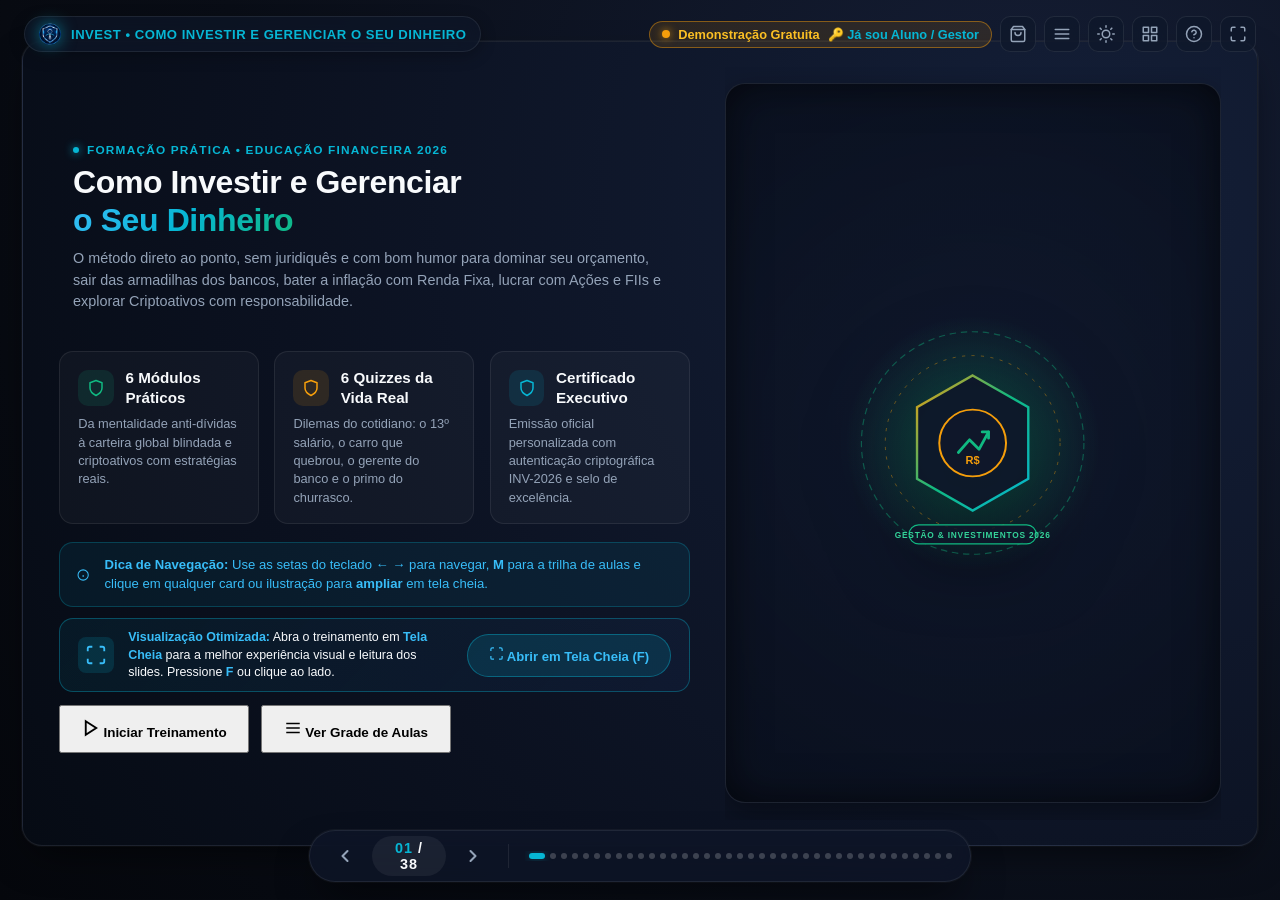
==== index.html @ eb1c1897 "feat(kiwify): atualiza checkout oficial (SVqQtZZ) e sales page (Nm42Cld) na landing page e paywall (" ====
<!DOCTYPE html>
<html lang="pt-BR">
<head>
  <meta charset="UTF-8">
  <meta name="viewport" content="width=device-width, initial-scale=1.0, maximum-scale=1.0, user-scalable=no">
  <title>Como Investir e Gerenciar o Seu Dinheiro | Formação Prática 2026</title>
  <meta name="description" content="Como Investir e Gerenciar o Seu Dinheiro. Formação interativa e prática: mentalidade financeira, eliminação de dívidas, renda fixa inteligente, ações de dividendos, fundos imobiliários, criptoativos e alocação global blindada.">
  <meta name="keywords" content="como investir e gerenciar dinheiro, educação financeira, renda fixa, tesouro direto, ações dividendos, fundos imobiliários fiis, bitcoin criptoativos, orçamento pessoal">
  <meta name="author" content="Claudinei Gonçalves de Lima | Cyber Executive">
  <meta name="robots" content="index, follow">
  <meta name="theme-color" content="#090d16">

  <!-- Favicon e Ícones Oficiais -->
  <link rel="icon" type="image/svg+xml" href="imagens/logo-cyber-executive.svg?v=4.7">
  <link rel="icon" type="image/png" sizes="32x32" href="imagens/favicon-32x32.png?v=4.7">
  <link rel="icon" type="image/png" sizes="16x16" href="imagens/favicon-16x16.png?v=4.7">
  <link rel="shortcut icon" href="favicon.ico?v=4.7">
  <link rel="apple-touch-icon" sizes="180x180" href="imagens/apple-touch-icon.png?v=4.7">

  <!-- Canonical URL -->
  <link rel="canonical" href="https://cyberexecutive.github.io/invest/">

  <!-- Open Graph -->
  <meta property="og:site_name" content="Invest Pro 2026">
  <meta property="og:type" content="website">
  <meta property="og:url" content="https://cyberexecutive.github.io/invest/">
  <meta property="og:title" content="Como Investir e Gerenciar o Seu Dinheiro">
  <meta property="og:description" content="Formação 100% interativa: 6 módulos estratégicos, 6 desafios práticos com tomada de decisão da vida real e Certificado Oficial com validação criptográfica.">
  <meta property="og:image" content="https://cyberexecutive.github.io/invest/imagens/anuncio-hotmart-1x1.jpg">
  <meta property="og:image:alt" content="Como Investir e Gerenciar o Seu Dinheiro - Formação 2026">
  <meta property="og:locale" content="pt_BR">

  <!-- Twitter Card -->
  <meta name="twitter:card" content="summary_large_image">
  <meta name="twitter:title" content="Como Investir e Gerenciar o Seu Dinheiro | Formação 2026">
  <meta name="twitter:description" content="Aprenda a investir do zero ao avançado, dominar seu orçamento, lucrar com ações e se proteger com alocação global.">
  <meta name="twitter:image" content="https://cyberexecutive.github.io/invest/imagens/anuncio-hotmart-1x1.jpg">

  <link rel="stylesheet" href="css/styles.css?v=4.9">
  
</head>
<body>

  <!-- Barra de Progresso Linear Superior -->
  <div id="top-progress-bar"></div>

  <!-- Cabeçalho Fixo Superior -->
  <header class="top-header">
    <div class="brand-badge">
      <img src="imagens/logo-cyber-executive.png?v=4.7" alt="Cyber Executive Logo" class="brand-badge-logo" />
      <span>INVEST • COMO INVESTIR E GERENCIAR O SEU DINHEIRO</span>
    </div>

    <div class="header-actions">
      <!-- Badge de Acesso / Botão de Desbloqueio do Aluno -->
      <div id="access-status-container">
        <button class="header-pill-badge" id="btn-header-unlock" title="Status de Acesso do Treinamento">
          <span class="badge-dot" id="access-badge-dot"></span>
          <span id="access-badge-text">⚡ Demonstração Gratuita</span>
          <span class="badge-action" id="badge-action-label">• 🔑 Já sou Aluno</span>
        </button>
      </div>

      <!-- Botão Página de Vendas (Landing Page) -->
      <a href="landing.html" class="header-btn" title="Página de Apresentação e Vendas (Landing Page)" style="text-decoration: none;">
        <svg viewBox="0 0 24 24" fill="none" stroke="currentColor" stroke-width="2" stroke-linecap="round" stroke-linejoin="round">
          <path d="M6 2L3 6v14a2 2 0 0 0 2 2h14a2 2 0 0 0 2-2V6l-3-4z"/>
          <line x1="3" y1="6" x2="21" y2="6"/>
          <path d="M16 10a4 4 0 0 1-8 0"/>
        </svg>
      </a>

      <!-- Botão Trilha de Módulos (Menu Lateral) -->
      <button class="header-btn" id="btn-modules" title="Trilha de Módulos (M)">
        <svg viewBox="0 0 24 24" fill="none" stroke="currentColor" stroke-width="2" stroke-linecap="round" stroke-linejoin="round">
          <line x1="3" y1="12" x2="21" y2="12"></line>
          <line x1="3" y1="6" x2="21" y2="6"></line>
          <line x1="3" y1="18" x2="21" y2="18"></line>
        </svg>
      </button>

      <!-- Botão Modo Claro/Escuro -->
      <button class="header-btn" id="btn-theme" title="Alternar Modo Escuro / Claro (T)">
        <svg viewBox="0 0 24 24" fill="none" stroke="currentColor" stroke-width="2" stroke-linecap="round" stroke-linejoin="round">
          <circle cx="12" cy="12" r="5"/>
          <line x1="12" y1="1" x2="12" y2="3"/>
          <line x1="12" y1="21" x2="12" y2="23"/>
          <line x1="4.22" y1="4.22" x2="5.64" y2="5.64"/>
          <line x1="18.36" y1="18.36" x2="19.78" y2="19.78"/>
          <line x1="1" y1="12" x2="3" y2="12"/>
          <line x1="21" y1="12" x2="23" y2="12"/>
          <line x1="4.22" y1="19.78" x2="5.64" y2="18.36"/>
          <line x1="18.36" y1="5.64" x2="19.78" y2="4.22"/>
        </svg>
      </button>

      <!-- Botão Visão Geral de Todos os Slides -->
      <button class="header-btn" id="btn-overview" title="Grade de Slides (G)">
        <svg viewBox="0 0 24 24" fill="none" stroke="currentColor" stroke-width="2" stroke-linecap="round" stroke-linejoin="round">
          <rect x="3" y="3" width="7" height="7"/>
          <rect x="14" y="3" width="7" height="7"/>
          <rect x="14" y="14" width="7" height="7"/>
          <rect x="3" y="14" width="7" height="7"/>
        </svg>
      </button>

      <!-- Botão Ajuda / Atalhos -->
      <button class="header-btn" id="btn-help" title="Atalhos do Teclado (?)">
        <svg viewBox="0 0 24 24" fill="none" stroke="currentColor" stroke-width="2" stroke-linecap="round" stroke-linejoin="round">
          <circle cx="12" cy="12" r="10"/>
          <path d="M9.09 9a3 3 0 0 1 5.83 1c0 2-3 3-3 3"/>
          <line x1="12" y1="17" x2="12.01" y2="17"/>
        </svg>
      </button>

      <!-- Botão Tela Cheia -->
      <button class="header-btn" id="btn-fullscreen" title="Modo Tela Cheia (F)">
        <svg id="fs-icon-enter" viewBox="0 0 24 24" fill="none" stroke="currentColor" stroke-width="2" stroke-linecap="round" stroke-linejoin="round">
          <path d="M8 3H5a2 2 0 0 0-2 2v3m18 0V5a2 2 0 0 0-2-2h-3m0 18h3a2 2 0 0 0 2-2v-3M3 16v3a2 2 0 0 0 2 2h3"/>
        </svg>
        <svg id="fs-icon-exit" viewBox="0 0 24 24" fill="none" stroke="currentColor" stroke-width="2" stroke-linecap="round" stroke-linejoin="round" style="display:none;">
          <path d="M8 3v3a2 2 0 0 1-2 2H3m18 0h-3a2 2 0 0 1-2-2V3m0 18v-3a2 2 0 0 1 2-2h3M3 16h3a2 2 0 0 1 2 2v3"/>
        </svg>
      </button>
    </div>
  </header>

  <!-- Drawer Lateral: Trilha dos 6 Módulos -->
  <aside class="modules-drawer" id="modules-drawer">
    <div class="drawer-overlay" id="drawer-overlay"></div>
    <div class="drawer-panel">
      <div class="drawer-header">
        <div>
          <h3 style="display: flex; align-items: center; gap: 8px;">
            <svg width="20" height="20" viewBox="0 0 24 24" fill="none" stroke="#10b981" stroke-width="2.5"><path d="M4 19.5A2.5 2.5 0 0 1 6.5 17H20"/><path d="M6.5 2H20v20H6.5A2.5 2.5 0 0 1 4 19.5v-15A2.5 2.5 0 0 1 6.5 2z"/></svg>
            Trilha do Curso
          </h3>
          <p>6 Módulos • 6 Desafios Práticos • Certificado Oficial</p>
        </div>
        <button class="drawer-close-btn" id="close-drawer-btn" title="Fechar Menu (Esc)">✕</button>
      </div>

      <div class="drawer-progress-box">
        <div class="drawer-progress-labels">
          <span>Progresso do Aluno</span>
          <span id="drawer-progress-percent">0%</span>
        </div>
        <div class="drawer-progress-track">
          <div class="drawer-progress-bar" id="drawer-progress-bar"></div>
        </div>
      </div>

      <div class="drawer-modules-list" id="drawer-modules-container">
        <!-- Preenchido dinamicamente pelo JS com status de conclusão e notas -->
      </div>
    </div>
  </aside>

  <!-- Viewport Principal de Apresentação dos Slides -->
  <main id="presentation-viewport">

    <!-- ==========================================
         SLIDE 01: FORMAÇÃO PRÁTICA • EDUCAÇÃO FINANCEIRA 2026
         ========================================== -->
    <section class="slide active" id="slide-1" data-index="1">
      <div class="slide-body">
        <div class="content-col">
          <div class="slide-header-block">
            <div class="slide-category">
              <span></span> FORMAÇÃO PRÁTICA • EDUCAÇÃO FINANCEIRA 2026
            </div>
            <h1 class="slide-title">
              Como Investir e Gerenciar <br><span class="gradient-text">o Seu Dinheiro</span>
            </h1>
            <p class="slide-subtitle">
              O método direto ao ponto, sem juridiquês e com bom humor para dominar seu orçamento, sair das armadilhas dos bancos, bater a inflação com Renda Fixa, lucrar com Ações e FIIs e explorar Criptoativos com responsabilidade.
            </p>
          </div>

          <div class="cards-grid-3">
            
            <div class="info-card">
              <div class="card-header-line">
                <div class="card-icon emerald"><svg viewBox="0 0 24 24" fill="none" stroke="currentColor" stroke-width="2" stroke-linecap="round" stroke-linejoin="round"><path d="M12 22s8-4 8-10V5l-8-3-8 3v7c0 6 8 10 8 10z"/></svg></div>
                <div class="card-title">6 Módulos Práticos</div>
              </div>
              <p class="card-desc">Da mentalidade anti-dívidas à carteira global blindada e criptoativos com estratégias reais.</p>
            </div>
            <div class="info-card">
              <div class="card-header-line">
                <div class="card-icon amber"><svg viewBox="0 0 24 24" fill="none" stroke="currentColor" stroke-width="2" stroke-linecap="round" stroke-linejoin="round"><path d="M12 22s8-4 8-10V5l-8-3-8 3v7c0 6 8 10 8 10z"/></svg></div>
                <div class="card-title">6 Quizzes da Vida Real</div>
              </div>
              <p class="card-desc">Dilemas do cotidiano: o 13º salário, o carro que quebrou, o gerente do banco e o primo do churrasco.</p>
            </div>
            <div class="info-card">
              <div class="card-header-line">
                <div class="card-icon cyan"><svg viewBox="0 0 24 24" fill="none" stroke="currentColor" stroke-width="2" stroke-linecap="round" stroke-linejoin="round"><path d="M12 22s8-4 8-10V5l-8-3-8 3v7c0 6 8 10 8 10z"/></svg></div>
                <div class="card-title">Certificado Executivo</div>
              </div>
              <p class="card-desc">Emissão oficial personalizada com autenticação criptográfica INV-2026 e selo de excelência.</p>
            </div>
          </div>

          <div class="alert-callout tip">
            <svg width="20" height="20" viewBox="0 0 24 24" fill="none" stroke="currentColor" stroke-width="2"><circle cx="12" cy="12" r="10"/><path d="M12 16v-4"/><path d="M12 8h.01"/></svg>
            <span><strong>Dica de Navegação:</strong> Use as setas do teclado <strong>← →</strong> para navegar, <strong>M</strong> para a trilha de aulas e clique em qualquer card ou ilustração para <strong>ampliar</strong> em tela cheia.</span>
          </div>

          <!-- Observação de Tela Cheia para Melhor Leitura -->
          <div class="fullscreen-notice-banner">
            <div class="fs-banner-icon">
              <svg width="22" height="22" viewBox="0 0 24 24" fill="none" stroke="currentColor" stroke-width="2"><path d="M8 3H5a2 2 0 0 0-2 2v3m18 0V5a2 2 0 0 0-2-2h-3m0 18h3a2 2 0 0 0 2-2v-3M3 16v3a2 2 0 0 0 2 2h3"/></svg>
            </div>
            <div class="fs-banner-text">
              <strong>Visualização Otimizada:</strong> Abra o treinamento em <strong>Tela Cheia</strong> para a melhor experiência visual e leitura dos slides. Pressione <strong>F</strong> ou clique ao lado.
            </div>
            <button class="action-pill fs-action-btn" id="btn-fs-prompt" onclick="window.PresentationApp.toggleFullscreen()">
              <svg width="15" height="15" viewBox="0 0 24 24" fill="none" stroke="currentColor" stroke-width="2"><path d="M8 3H5a2 2 0 0 0-2 2v3m18 0V5a2 2 0 0 0-2-2h-3m0 18h3a2 2 0 0 0 2-2v-3M3 16v3a2 2 0 0 0 2 2h3"/></svg>
              <span id="btn-fs-prompt-text">Abrir em Tela Cheia (F)</span>
            </button>
          </div>

          <div style="margin-top: clamp(8px, 1.4vh, 16px); display: flex; gap: 12px; align-items: center;">
            <button class="action-pill primary" id="btn-start-course" onclick="window.PresentationApp.startCourse()">
              <svg width="18" height="18" viewBox="0 0 24 24" fill="none" stroke="currentColor" stroke-width="2.5"><polygon points="5 3 19 12 5 21 5 3"/></svg>
              Iniciar Treinamento
            </button>
            <button class="action-pill" onclick="window.PresentationApp.toggleModulesDrawer()">
              <svg width="18" height="18" viewBox="0 0 24 24" fill="none" stroke="currentColor" stroke-width="2"><line x1="3" y1="12" x2="21" y2="12"/><line x1="3" y1="6" x2="21" y2="6"/><line x1="3" y1="18" x2="21" y2="18"/></svg>
              Ver Grade de Aulas
            </button>
          </div>
        </div>

        <div class="visual-col">
          <div class="visual-container">
            <div class="svg-illustration">
              <svg viewBox="0 0 500 400" xmlns="http://www.w3.org/2000/svg">
      <defs>
        <radialGradient id="cov-glow" cx="50%" cy="50%" r="50%">
          <stop offset="0%" stop-color="#10b981" stop-opacity="0.35" />
          <stop offset="100%" stop-color="#10b981" stop-opacity="0" />
        </radialGradient>
        <linearGradient id="cov-gold" x1="0%" y1="0%" x2="100%" y2="100%">
          <stop offset="0%" stop-color="#f59e0b" />
          <stop offset="50%" stop-color="#10b981" />
          <stop offset="100%" stop-color="#06b6d4" />
        </linearGradient>
      </defs>
      <circle cx="250" cy="200" r="160" fill="url(#cov-glow)" />
      <circle cx="250" cy="200" r="140" fill="none" stroke="#10b981" stroke-width="1.5" stroke-dasharray="8 6" opacity="0.4" class="anim-rotate" />
      <circle cx="250" cy="200" r="110" fill="none" stroke="#f59e0b" stroke-width="1" stroke-dasharray="4 8" opacity="0.5" />
      <!-- Cofre / Escudo de Liberdade Financeira -->
      <g transform="translate(250, 200)">
        <polygon points="0,-85 70,-45 70,45 0,85 -70,45 -70,-45" fill="rgba(15,23,42,0.9)" stroke="url(#cov-gold)" stroke-width="3" />
        <!-- Moeda de Ouro Central com Símbolo de Crescimento -->
        <circle cx="0" cy="0" r="42" fill="#0f172a" stroke="#f59e0b" stroke-width="2.5" />
        <path d="M-18,12 L-4,-4 L8,8 L20,-14" fill="none" stroke="#10b981" stroke-width="3.5" stroke-linecap="round" stroke-linejoin="round" />
        <polyline points="12,-14 20,-14 20,-6" fill="none" stroke="#10b981" stroke-width="3.5" stroke-linecap="round" stroke-linejoin="round" />
        <!-- Cifrão Estilizado -->
        <text x="0" y="26" fill="#f59e0b" font-size="14" font-weight="900" text-anchor="middle" font-family="sans-serif">R$</text>
      </g>
      <!-- Barras de Crescimento em Degraus -->
      <g transform="translate(250, 315)">
        <rect x="-80" y="-12" width="160" height="24" rx="12" fill="rgba(15,23,42,0.85)" stroke="#10b981" stroke-width="1.5" />
        <text x="0" y="4" fill="#34d399" font-size="10.5" font-weight="800" text-anchor="middle" letter-spacing="1">GESTÃO &amp; INVESTIMENTOS 2026</text>
      </g>
    </svg>
            </div>
          </div>
        </div>
      </div>
    </section>

    <!-- ==========================================
         SLIDE 02: O Paradoxo do Salário Alto & A Corrida dos Ratos
         ========================================== -->
    <section class="slide" id="slide-2" data-index="2">
      <div class="slide-body">
        <div class="content-col">
          <div class="slide-header-block">
            <div class="slide-category">
              <span></span> MÓDULO 01 • MENTALIDADE & O JOGO DO DINHEIRO
            </div>
            <h2 class="slide-title">
              O Paradoxo do Salário Alto & A Corrida dos Ratos
            </h2>
            <p class="slide-subtitle">
              Por que quem ganha R$ 20.000 muitas vezes vive mais sufocado e endividado do que quem ganha R$ 4.000.
            </p>
          </div>

          <div class="cards-grid-3">
            
            <div class="info-card">
              <div class="card-header-line">
                <div class="card-icon rose"><svg viewBox="0 0 24 24" fill="none" stroke="currentColor" stroke-width="2" stroke-linecap="round" stroke-linejoin="round"><path d="M12 2v20M17 5H9.5a3.5 3.5 0 0 0 0 7h5a3.5 3.5 0 0 1 0 7H6"/></svg></div>
                <div class="card-title">A Inflação do Estilo de Vida</div>
              </div>
              <p class="card-desc">Recebeu uma promoção de R$ 3.000? No dia seguinte troca de carro por um de parcela de R$ 3.500 e aluga um apartamento maior. Se seus gastos sobem no mesmo ritmo da renda, você continua escravo do trabalho.</p>
            </div>
            <div class="info-card">
              <div class="card-header-line">
                <div class="card-icon cyan"><svg viewBox="0 0 24 24" fill="none" stroke="currentColor" stroke-width="2" stroke-linecap="round" stroke-linejoin="round"><path d="M12 2v20M17 5H9.5a3.5 3.5 0 0 0 0 7h5a3.5 3.5 0 0 1 0 7H6"/></svg></div>
                <div class="card-title">Ativo vs Passivo (Sem Filtro)</div>
              </div>
              <p class="card-desc">Como ensina Robert Kiyosaki: Ativo é tudo que põe dinheiro no seu bolso enquanto você dorme. Passivo é tudo que tira dinheiro do seu bolso. Seu carro zero não é investimento: é gerador de IPVA, seguro e manutenção.</p>
            </div>
            <div class="info-card">
              <div class="card-header-line">
                <div class="card-icon emerald"><svg viewBox="0 0 24 24" fill="none" stroke="currentColor" stroke-width="2" stroke-linecap="round" stroke-linejoin="round"><path d="M12 2v20M17 5H9.5a3.5 3.5 0 0 0 0 7h5a3.5 3.5 0 0 1 0 7H6"/></svg></div>
                <div class="card-title">A Régua da Riqueza Real</div>
              </div>
              <p class="card-desc">Riqueza não é o extrato do que você gasta no restaurante caro para postar nos Stories. Riqueza é o número de meses que você sobrevive com dignidade e paz se parar de trabalhar hoje.</p>
            </div>
          </div>

          <div class="alert-callout tip">
            <svg width="20" height="20" viewBox="0 0 24 24" fill="none" stroke="currentColor" stroke-width="2"><circle cx="12" cy="12" r="10"/><path d="M12 16v-4"/><path d="M12 8h.01"/></svg>
            <span><strong>Princípio Nº 1:</strong> Não importa quanto entra na sua conta todo dia 5; o que determina seu destino é quanto sobra para comprar sua liberdade.</span>
          </div>
        </div>

        <div class="visual-col">
          <div class="visual-container">
            <div class="svg-illustration">
              <svg viewBox="0 0 500 400" xmlns="http://www.w3.org/2000/svg">
      <defs>
        <radialGradient id="glow-scale" cx="50%" cy="50%" r="50%">
          <stop offset="0%" stop-color="#10b981" stop-opacity="0.2" />
          <stop offset="100%" stop-color="#10b981" stop-opacity="0" />
        </radialGradient>
      </defs>
      <circle cx="250" cy="200" r="150" fill="url(#glow-scale)" />
      <line x1="180" y1="170" x2="320" y2="170" stroke="#f59e0b" stroke-width="4" stroke-linecap="round"/>
                   <polygon points="250,140 240,170 260,170" fill="#06b6d4"/>
                   <line x1="250" y1="170" x2="250" y2="250" stroke="#64748b" stroke-width="4"/>
                   <line x1="210" y1="250" x2="290" y2="250" stroke="#64748b" stroke-width="4"/>
                   <circle cx="180" cy="205" r="26" fill="#0f172a" stroke="#ef4444" stroke-width="2"/>
                   <text x="180" y="210" fill="#f87171" font-size="11" font-weight="700" text-anchor="middle">Passivos</text>
                   <circle cx="320" cy="185" r="28" fill="#0f172a" stroke="#10b981" stroke-width="2"/>
                   <text x="320" y="190" fill="#34d399" font-size="11" font-weight="700" text-anchor="middle">Ativos</text>
      <!-- Faixa de Destaque -->
      <g transform="translate(250, 335)">
        <rect x="-110" y="-12" width="220" height="24" rx="12" fill="rgba(15,23,42,0.85)" stroke="#10b981" stroke-width="1.2" />
        <text x="0" y="4" fill="#34d399" font-size="10" font-weight="700" text-anchor="middle" letter-spacing="1">MÓDULO 01 • AULA 01</text>
      </g>
    </svg>
            </div>
          </div>
        </div>
      </div>
    </section>

    <!-- ==========================================
         SLIDE 03: As Regras de Ouro de Warren Buffett & O Jogo do Longo Prazo
         ========================================== -->
    <section class="slide" id="slide-3" data-index="3">
      <div class="slide-body">
        <div class="content-col">
          <div class="slide-header-block">
            <div class="slide-category">
              <span></span> MÓDULO 01 • MENTALIDADE & O JOGO DO DINHEIRO
            </div>
            <h2 class="slide-title">
              As Regras de Ouro de Warren Buffett & O Jogo do Longo Prazo
            </h2>
            <p class="slide-subtitle">
              Mais de 90% da fortuna do maior investidor de todos os tempos foi construída após os 65 anos de idade.
            </p>
          </div>

          <div class="cards-grid-3">
            
            <div class="info-card">
              <div class="card-header-line">
                <div class="card-icon amber"><svg viewBox="0 0 24 24" fill="none" stroke="currentColor" stroke-width="2" stroke-linecap="round" stroke-linejoin="round"><path d="M12 2v20M17 5H9.5a3.5 3.5 0 0 0 0 7h5a3.5 3.5 0 0 1 0 7H6"/></svg></div>
                <div class="card-title">Regra 1 e Regra 2</div>
              </div>
              <p class="card-desc">Regra nº 1: Nunca perca dinheiro do seu patrimônio principal. Regra nº 2: Nunca esqueça a regra nº 1. Preservar o capital acumulado com suor vem sempre antes de tentar dobrar o dinheiro em aventuras mágicas.</p>
            </div>
            <div class="info-card">
              <div class="card-header-line">
                <div class="card-icon cyan"><svg viewBox="0 0 24 24" fill="none" stroke="currentColor" stroke-width="2" stroke-linecap="round" stroke-linejoin="round"><path d="M12 2v20M17 5H9.5a3.5 3.5 0 0 0 0 7h5a3.5 3.5 0 0 1 0 7H6"/></svg></div>
                <div class="card-title">O Círculo de Competência</div>
              </div>
              <p class="card-desc">Só invista naquilo que você entende como funciona e como gera receita. Se alguém te oferecer uma 'oportunidade secreta e complexa demais para explicar', o segredo é que o dinheiro vai sumir.</p>
            </div>
            <div class="info-card">
              <div class="card-header-line">
                <div class="card-icon emerald"><svg viewBox="0 0 24 24" fill="none" stroke="currentColor" stroke-width="2" stroke-linecap="round" stroke-linejoin="round"><path d="M12 2v20M17 5H9.5a3.5 3.5 0 0 0 0 7h5a3.5 3.5 0 0 1 0 7H6"/></svg></div>
                <div class="card-title">A Bolsa Transfere Paciência</div>
              </div>
              <p class="card-desc">Como diz Buffett: 'O mercado financeiro é uma máquina extraordinária de transferir dinheiro dos impacientes e afobados diretamente para a conta dos pacientes e disciplinados'.</p>
            </div>
          </div>

          <div class="alert-callout tip">
            <svg width="20" height="20" viewBox="0 0 24 24" fill="none" stroke="currentColor" stroke-width="2"><circle cx="12" cy="12" r="10"/><path d="M12 16v-4"/><path d="M12 8h.01"/></svg>
            <span><strong>Choque de Realidade:</strong> Quem tenta ficar rico rápido na bolsa de valores geralmente fica pobre da noite para o dia. Quem aceita enriquecer devagar, chega lá com certeza matemática.</span>
          </div>
        </div>

        <div class="visual-col">
          <div class="visual-container">
            <div class="svg-illustration">
              <svg viewBox="0 0 500 400" xmlns="http://www.w3.org/2000/svg">
      <defs>
        <radialGradient id="glow-buffett" cx="50%" cy="50%" r="50%">
          <stop offset="0%" stop-color="#10b981" stop-opacity="0.2" />
          <stop offset="100%" stop-color="#10b981" stop-opacity="0" />
        </radialGradient>
      </defs>
      <circle cx="250" cy="200" r="150" fill="url(#glow-buffett)" />
      <circle cx="250" cy="200" r="75" fill="none" stroke="#f59e0b" stroke-width="2" stroke-dasharray="6 4"/>
                   <circle cx="250" cy="200" r="50" fill="#0f172a" stroke="#10b981" stroke-width="3"/>
                   <text x="250" y="195" fill="#f59e0b" font-size="28" font-weight="900" text-anchor="middle">1º</text>
                   <text x="250" y="215" fill="#94a3b8" font-size="10" font-weight="700" text-anchor="middle">PRESERVAR</text>
                   <path d="M190,260 Q250,220 310,130" fill="none" stroke="#34d399" stroke-width="4" stroke-linecap="round"/>
                   <circle cx="310" cy="130" r="6" fill="#10b981"/>
      <!-- Faixa de Destaque -->
      <g transform="translate(250, 335)">
        <rect x="-110" y="-12" width="220" height="24" rx="12" fill="rgba(15,23,42,0.85)" stroke="#10b981" stroke-width="1.2" />
        <text x="0" y="4" fill="#34d399" font-size="10" font-weight="700" text-anchor="middle" letter-spacing="1">MÓDULO 01 • AULA 02</text>
      </g>
    </svg>
            </div>
          </div>
        </div>
      </div>
    </section>

    <!-- ==========================================
         SLIDE 04: A Matemática dos Juros Compostos: Devedor vs Investidor
         ========================================== -->
    <section class="slide" id="slide-4" data-index="4">
      <div class="slide-body">
        <div class="content-col">
          <div class="slide-header-block">
            <div class="slide-category">
              <span></span> MÓDULO 01 • MENTALIDADE & O JOGO DO DINHEIRO
            </div>
            <h2 class="slide-title">
              A Matemática dos Juros Compostos: Devedor vs Investidor
            </h2>
            <p class="slide-subtitle">
              A oitava maravilha do mundo: quem entende os juros compostos, ganha; quem não entende, paga com lágrimas.
            </p>
          </div>

          <div class="cards-grid-3">
            
            <div class="info-card">
              <div class="card-header-line">
                <div class="card-icon emerald"><svg viewBox="0 0 24 24" fill="none" stroke="currentColor" stroke-width="2" stroke-linecap="round" stroke-linejoin="round"><path d="M12 2v20M17 5H9.5a3.5 3.5 0 0 0 0 7h5a3.5 3.5 0 0 1 0 7H6"/></svg></div>
                <div class="card-title">A Bola de Neve a Seu Favor</div>
              </div>
              <p class="card-desc">Aportando R$ 500 por mês a uma taxa média de 10% ao ano: em 20 anos você junta R$ 380.000. Deste total, apenas R$ 120.000 saíram do seu bolso; mais de R$ 260.000 foram gerados puramente pelos juros trabalhando para você.</p>
            </div>
            <div class="info-card">
              <div class="card-header-line">
                <div class="card-icon rose"><svg viewBox="0 0 24 24" fill="none" stroke="currentColor" stroke-width="2" stroke-linecap="round" stroke-linejoin="round"><path d="M12 2v20M17 5H9.5a3.5 3.5 0 0 0 0 7h5a3.5 3.5 0 0 1 0 7H6"/></svg></div>
                <div class="card-title">A Bola de Neve Contra Você</div>
              </div>
              <p class="card-desc">Uma dívida no rotativo do cartão de R$ 2.000 a 14% ao mês vira mais de R$ 9.600 em apenas 12 meses e mais de R$ 46.000 em 24 meses. É a mesma matemática trabalhando para te falir.</p>
            </div>
            <div class="info-card">
              <div class="card-header-line">
                <div class="card-icon blue"><svg viewBox="0 0 24 24" fill="none" stroke="currentColor" stroke-width="2" stroke-linecap="round" stroke-linejoin="round"><path d="M12 2v20M17 5H9.5a3.5 3.5 0 0 0 0 7h5a3.5 3.5 0 0 1 0 7H6"/></svg></div>
                <div class="card-title">O Fator Tempo é Supremo</div>
              </div>
              <p class="card-desc">Quem começa a investir R$ 200/mês aos 22 anos acumula mais patrimônio aos 50 do que quem começa com R$ 1.000/mês aos 40. Não espere ter muito dinheiro para começar: comece para ter muito dinheiro.</p>
            </div>
          </div>

          <div class="alert-callout tip">
            <svg width="20" height="20" viewBox="0 0 24 24" fill="none" stroke="currentColor" stroke-width="2"><circle cx="12" cy="12" r="10"/><path d="M12 16v-4"/><path d="M12 8h.01"/></svg>
            <span><strong>Fórmula Mental:</strong> O tempo faz o trabalho pesado. Cada ano que você procrastina o primeiro aporte custa o equivalente a anos inteiros de salário no futuro.</span>
          </div>
        </div>

        <div class="visual-col">
          <div class="visual-container">
            <div class="svg-illustration">
              <svg viewBox="0 0 500 400" xmlns="http://www.w3.org/2000/svg">
      <defs>
        <radialGradient id="glow-compound" cx="50%" cy="50%" r="50%">
          <stop offset="0%" stop-color="#10b981" stop-opacity="0.2" />
          <stop offset="100%" stop-color="#10b981" stop-opacity="0" />
        </radialGradient>
      </defs>
      <circle cx="250" cy="200" r="150" fill="url(#glow-compound)" />
      <path d="M150,270 L190,265 L230,250 L270,225 L310,180 L350,110" fill="none" stroke="#10b981" stroke-width="4" stroke-linecap="round"/>
                   <path d="M150,270 L350,270" stroke="#334155" stroke-width="2"/>
                   <circle cx="350" cy="110" r="8" fill="#f59e0b"/>
                   <text x="350" y="95" fill="#f59e0b" font-size="12" font-weight="800" text-anchor="middle">R$ Exponencial</text>
                   <text x="250" y="290" fill="#64748b" font-size="11" font-weight="600" text-anchor="middle">Tempo &amp; Paciência (Anos)</text>
      <!-- Faixa de Destaque -->
      <g transform="translate(250, 335)">
        <rect x="-110" y="-12" width="220" height="24" rx="12" fill="rgba(15,23,42,0.85)" stroke="#10b981" stroke-width="1.2" />
        <text x="0" y="4" fill="#34d399" font-size="10" font-weight="700" text-anchor="middle" letter-spacing="1">MÓDULO 01 • AULA 03</text>
      </g>
    </svg>
            </div>
          </div>
        </div>
      </div>
    </section>

    <!-- ==========================================
         SLIDE 05: O Sistema dos 3 Potes: Sobrevivência, Crescimento e Liberdade
         ========================================== -->
    <section class="slide" id="slide-5" data-index="5">
      <div class="slide-body">
        <div class="content-col">
          <div class="slide-header-block">
            <div class="slide-category">
              <span></span> MÓDULO 01 • MENTALIDADE & O JOGO DO DINHEIRO
            </div>
            <h2 class="slide-title">
              O Sistema dos 3 Potes: Sobrevivência, Crescimento e Liberdade
            </h2>
            <p class="slide-subtitle">
              Acabe com a confusão mental dividindo seus recursos em caixas funcionais que trazem paz de espírito.
            </p>
          </div>

          <div class="cards-grid-3">
            
            <div class="info-card">
              <div class="card-header-line">
                <div class="card-icon cyan"><svg viewBox="0 0 24 24" fill="none" stroke="currentColor" stroke-width="2" stroke-linecap="round" stroke-linejoin="round"><path d="M12 2v20M17 5H9.5a3.5 3.5 0 0 0 0 7h5a3.5 3.5 0 0 1 0 7H6"/></svg></div>
                <div class="card-title">Pote 1: O Pote do Presente (50%)</div>
              </div>
              <p class="card-desc">O custo de vida básico inegociável: moradia, alimentação nutritiva, transporte, saúde e contas de consumo. É o piso de estabilidade que mantém sua rotina funcionando com dignidade.</p>
            </div>
            <div class="info-card">
              <div class="card-header-line">
                <div class="card-icon amber"><svg viewBox="0 0 24 24" fill="none" stroke="currentColor" stroke-width="2" stroke-linecap="round" stroke-linejoin="round"><path d="M12 2v20M17 5H9.5a3.5 3.5 0 0 0 0 7h5a3.5 3.5 0 0 1 0 7H6"/></svg></div>
                <div class="card-title">Pote 2: O Pote da Paz & Sonhos (30%)</div>
              </div>
              <p class="card-desc">Sua Reserva de Emergência intocável para imprevistos + verba para desfrutar o presente (lazer, jantar com a família, viagens de férias) sem contrair um único centavo de dívida parcelada.</p>
            </div>
            <div class="info-card">
              <div class="card-header-line">
                <div class="card-icon emerald"><svg viewBox="0 0 24 24" fill="none" stroke="currentColor" stroke-width="2" stroke-linecap="round" stroke-linejoin="round"><path d="M12 2v20M17 5H9.5a3.5 3.5 0 0 0 0 7h5a3.5 3.5 0 0 1 0 7H6"/></svg></div>
                <div class="card-title">Pote 3: A Máquina da Liberdade (20%)</div>
              </div>
              <p class="card-desc">Dinheiro que entra na corretora e NUNCA MAIS volta para consumo. Esse capital compra cotas de fundos, ações e títulos públicos que pagam dividendos e compram sua aposentadoria antecipada.</p>
            </div>
          </div>

          <div class="alert-callout tip">
            <svg width="20" height="20" viewBox="0 0 24 24" fill="none" stroke="currentColor" stroke-width="2"><circle cx="12" cy="12" r="10"/><path d="M12 16v-4"/><path d="M12 8h.01"/></svg>
            <span><strong>Regra de Ouro:</strong> Nunca misture a conta do supermercado com a conta do seu futuro. Se você juntar tudo na mesma conta corrente, seu futuro será devorado no delivery de sexta-feira.</span>
          </div>
        </div>

        <div class="visual-col">
          <div class="visual-container">
            <div class="svg-illustration">
              <svg viewBox="0 0 500 400" xmlns="http://www.w3.org/2000/svg">
      <defs>
        <radialGradient id="glow-jars" cx="50%" cy="50%" r="50%">
          <stop offset="0%" stop-color="#10b981" stop-opacity="0.2" />
          <stop offset="100%" stop-color="#10b981" stop-opacity="0" />
        </radialGradient>
      </defs>
      <circle cx="250" cy="200" r="150" fill="url(#glow-jars)" />
      <g transform="translate(170, 200)">
                     <rect x="-24" y="-35" width="48" height="70" rx="8" fill="#0f172a" stroke="#06b6d4" stroke-width="2"/>
                     <text x="0" y="5" fill="#06b6d4" font-size="11" font-weight="800" text-anchor="middle">50%</text>
                     <text x="0" y="52" fill="#94a3b8" font-size="9" font-weight="700" text-anchor="middle">Básico</text>
                   </g>
                   <g transform="translate(250, 195)">
                     <rect x="-24" y="-40" width="48" height="80" rx="8" fill="#0f172a" stroke="#f59e0b" stroke-width="2"/>
                     <text x="0" y="5" fill="#f59e0b" font-size="11" font-weight="800" text-anchor="middle">30%</text>
                     <text x="0" y="58" fill="#94a3b8" font-size="9" font-weight="700" text-anchor="middle">Reserva</text>
                   </g>
                   <g transform="translate(330, 190)">
                     <rect x="-24" y="-45" width="48" height="90" rx="8" fill="#0f172a" stroke="#10b981" stroke-width="2.5"/>
                     <text x="0" y="5" fill="#10b981" font-size="11" font-weight="800" text-anchor="middle">20%</text>
                     <text x="0" y="63" fill="#34d399" font-size="9" font-weight="700" text-anchor="middle">Liberdade</text>
                   </g>
      <!-- Faixa de Destaque -->
      <g transform="translate(250, 335)">
        <rect x="-110" y="-12" width="220" height="24" rx="12" fill="rgba(15,23,42,0.85)" stroke="#10b981" stroke-width="1.2" />
        <text x="0" y="4" fill="#34d399" font-size="10" font-weight="700" text-anchor="middle" letter-spacing="1">MÓDULO 01 • AULA 04</text>
      </g>
    </svg>
            </div>
          </div>
        </div>
      </div>
    </section>

    <!-- ==========================================
         SLIDE 06: O Raio-X do Seu Dinheiro: Onde Está o Ralo da Sua Conta?
         ========================================== -->
    <section class="slide" id="slide-6" data-index="6">
      <div class="slide-body">
        <div class="content-col">
          <div class="slide-header-block">
            <div class="slide-category">
              <span></span> MÓDULO 01 • MENTALIDADE & O JOGO DO DINHEIRO
            </div>
            <h2 class="slide-title">
              O Raio-X do Seu Dinheiro: Onde Está o Ralo da Sua Conta?
            </h2>
            <p class="slide-subtitle">
              Não são os grandes gastos que quebram as pessoas: são os microvazamentos invisíveis que escorrem todo mês.
            </p>
          </div>

          <div class="cards-grid-3">
            
            <div class="info-card">
              <div class="card-header-line">
                <div class="card-icon rose"><svg viewBox="0 0 24 24" fill="none" stroke="currentColor" stroke-width="2" stroke-linecap="round" stroke-linejoin="round"><path d="M12 2v20M17 5H9.5a3.5 3.5 0 0 0 0 7h5a3.5 3.5 0 0 1 0 7H6"/></svg></div>
                <div class="card-title">As Tarifas Bancárias Fantasmas</div>
              </div>
              <p class="card-desc">Bancos tradicionais cobram entre R$ 35 e R$ 85 por mês em 'pacotes de serviços' que quase ninguém usa. Pela Resolução nº 3.919 do Banco Central, você tem direito à Conta de Serviços Essenciais 100% gratuita.</p>
            </div>
            <div class="info-card">
              <div class="card-header-line">
                <div class="card-icon amber"><svg viewBox="0 0 24 24" fill="none" stroke="currentColor" stroke-width="2" stroke-linecap="round" stroke-linejoin="round"><path d="M12 2v20M17 5H9.5a3.5 3.5 0 0 0 0 7h5a3.5 3.5 0 0 1 0 7H6"/></svg></div>
                <div class="card-title">O Efeito Pix Compulsivo</div>
              </div>
              <p class="card-desc">O Pix facilitou a vida, mas destruiu a dor de pagar. Gastos de R$ 15, R$ 25 e R$ 40 repetidos dezenas de vezes somam facilmente R$ 600 a R$ 1.000 ao longo do mês em besteiras que você nem lembra.</p>
            </div>
            <div class="info-card">
              <div class="card-header-line">
                <div class="card-icon cyan"><svg viewBox="0 0 24 24" fill="none" stroke="currentColor" stroke-width="2" stroke-linecap="round" stroke-linejoin="round"><path d="M12 2v20M17 5H9.5a3.5 3.5 0 0 0 0 7h5a3.5 3.5 0 0 1 0 7H6"/></svg></div>
                <div class="card-title">A Regra das 48 Horas</div>
              </div>
              <p class="card-desc">Sentiu aquele desejo urgente de comprar algo não essencial na internet? Espere 48 horas antes de clicar no botão pagar. Em 80% das vezes, o pico de dopamina baixa e você percebe que não precisava daquilo.</p>
            </div>
          </div>

          <div class="alert-callout tip">
            <svg width="20" height="20" viewBox="0 0 24 24" fill="none" stroke="currentColor" stroke-width="2"><circle cx="12" cy="12" r="10"/><path d="M12 16v-4"/><path d="M12 8h.01"/></svg>
            <span><strong>Diagnóstico Rápido:</strong> Encontrar R$ 300 de vazamentos no seu extrato e aplicar em Renda Fixa equivale a receber um aumento salarial líquido sem precisar pedir permissão ao seu chefe.</span>
          </div>
        </div>

        <div class="visual-col">
          <div class="visual-container">
            <div class="svg-illustration">
              <svg viewBox="0 0 500 400" xmlns="http://www.w3.org/2000/svg">
      <defs>
        <radialGradient id="glow-audit" cx="50%" cy="50%" r="50%">
          <stop offset="0%" stop-color="#10b981" stop-opacity="0.2" />
          <stop offset="100%" stop-color="#10b981" stop-opacity="0" />
        </radialGradient>
      </defs>
      <circle cx="250" cy="200" r="150" fill="url(#glow-audit)" />
      <circle cx="230" cy="190" r="50" fill="none" stroke="#06b6d4" stroke-width="4"/>
                   <line x1="265" y1="225" x2="310" y2="270" stroke="#06b6d4" stroke-width="8" stroke-linecap="round"/>
                   <circle cx="230" cy="190" r="38" fill="#0f172a"/>
                   <text x="230" y="185" fill="#ef4444" font-size="14" font-weight="900" text-anchor="middle">RALO</text>
                   <text x="230" y="202" fill="#f87171" font-size="9" font-weight="700" text-anchor="middle">-R$ 380/mês</text>
      <!-- Faixa de Destaque -->
      <g transform="translate(250, 335)">
        <rect x="-110" y="-12" width="220" height="24" rx="12" fill="rgba(15,23,42,0.85)" stroke="#10b981" stroke-width="1.2" />
        <text x="0" y="4" fill="#34d399" font-size="10" font-weight="700" text-anchor="middle" letter-spacing="1">MÓDULO 01 • AULA 05</text>
      </g>
    </svg>
            </div>
          </div>
        </div>
      </div>
    </section>

    <!-- ==========================================
         SLIDE 07: Quiz 01: O Dilema do 13º Salário e da Promoção Inesperada
         ========================================== -->
    <section class="slide" id="slide-7" data-index="7">
      <div class="slide-body">
        <div class="content-col">
          <div class="slide-header-block">
            <div class="slide-category">
              <span></span> MÓDULO 01 • DESAFIO DE DECISÃO FINANCEIRA
            </div>
            <h2 class="slide-title">
              Quiz 01: O Dilema do 13º Salário e da Promoção Inesperada
            </h2>
            <p class="slide-subtitle">
              Coloque em prática a mentalidade de investidor sob a tentação imediata do dinheiro extra na conta.
            </p>
          </div>

          <div class="quiz-container" data-quiz-id="1">
            <div class="quiz-scenario-box">
              <div class="quiz-badge-tag">
                <svg width="14" height="14" viewBox="0 0 24 24" fill="none" stroke="currentColor" stroke-width="2.5"><path d="M10.29 3.86L1.82 18a2 2 0 0 0 1.71 3h16.94a2 2 0 0 0 1.71-3L13.71 3.86a2 2 0 0 0-3.42 0z"/><line x1="12" y1="9" x2="12" y2="13"/><line x1="12" y1="17" x2="12.01" y2="17"/></svg>
                Cenário da Vida Real
              </div>
              <p class="quiz-scenario-text">
                "Você foi promovido com aumento de 30% e, no mesmo dia, cai na sua conta a 1ª parcela do seu 13º salário (R$ 6.000 líquidos). No grupo de amigos, marcam uma viagem cara para o feriado, e você sente aquele impulso incontrolável de comprar o celular topo de linha do ano "porque você ralou muito e merece". Como age um investidor com maturidade executiva?"
              </p>
            </div>

            <div class="quiz-options-list">
              
              <button class="quiz-opt-btn" data-opt-idx="0" data-correct="false">
                <div class="quiz-opt-letter">A</div>
                <div class="quiz-opt-desc">Gasta todos os R$ 6.000 na viagem de luxo e financia o celular novo em 18 vezes no cartão, porque 'a vida é uma só e mês que vem o salário aumentado compensa tudo'.</div>
                <div class="quiz-opt-zoom-btn" role="button" tabindex="0" title="Ampliar esta alternativa (sem escolher)" aria-label="Ampliar alternativa">
                  <svg viewBox="0 0 24 24" fill="none" stroke="currentColor" stroke-width="2.5"><path d="M15 3h6v6M9 21H3v-6M21 3l-7 7M3 21l7-7"/></svg>
                </div>
              </button>
              <button class="quiz-opt-btn" data-opt-idx="1" data-correct="true">
                <div class="quiz-opt-letter">B</div>
                <div class="quiz-opt-desc">Reserva uma fatia justa (10% a 15%) para comemorar sua conquista com quem você ama, e direciona os 85% restantes para blindar a Reserva de Emergência e acelerar aportes.</div>
                <div class="quiz-opt-zoom-btn" role="button" tabindex="0" title="Ampliar esta alternativa (sem escolher)" aria-label="Ampliar alternativa">
                  <svg viewBox="0 0 24 24" fill="none" stroke="currentColor" stroke-width="2.5"><path d="M15 3h6v6M9 21H3v-6M21 3l-7 7M3 21l7-7"/></svg>
                </div>
              </button>
              <button class="quiz-opt-btn" data-opt-idx="2" data-correct="false">
                <div class="quiz-opt-letter">C</div>
                <div class="quiz-opt-desc">Tranca o dinheiro na gaveta sem comemorar nada, cancela qualquer lazer com amigos e passa o mês comendo miojo para provar que é um investidor rigoroso e sem sentimentos.</div>
                <div class="quiz-opt-zoom-btn" role="button" tabindex="0" title="Ampliar esta alternativa (sem escolher)" aria-label="Ampliar alternativa">
                  <svg viewBox="0 0 24 24" fill="none" stroke="currentColor" stroke-width="2.5"><path d="M15 3h6v6M9 21H3v-6M21 3l-7 7M3 21l7-7"/></svg>
                </div>
              </button>
            </div>

            <!-- Barra de Confirmação e Cancelamento -->
            <div class="quiz-confirm-bar">
              <button class="action-pill primary btn-confirm-quiz" title="Confirmar sua resposta escolhida">
                <svg width="16" height="16" viewBox="0 0 24 24" fill="none" stroke="currentColor" stroke-width="2.5"><polyline points="20 6 9 17 4 12"/></svg>
                Confirmar Resposta
              </button>
              <button class="action-pill btn-cancel-quiz" title="Cancelar escolha">
                <svg width="16" height="16" viewBox="0 0 24 24" fill="none" stroke="currentColor" stroke-width="2.5"><line x1="18" y1="6" x2="6" y2="18"/><line x1="6" y1="6" x2="18" y2="18"/></svg>
                Cancelar
              </button>
            </div>

            <div class="quiz-feedback-box" id="quiz-feedback-1" title="Clique para ampliar esta explicação em tela cheia">
              <div class="quiz-feedback-header">
                <span class="quiz-feedback-title"></span>
                <div style="display: flex; align-items: center; gap: 8px;">
                  <span class="quiz-score-badge">+10 Pontos</span>
                  <span class="quiz-feedback-zoom-hint" title="Ampliar em tela cheia" onclick="event.stopPropagation(); window.PresentationApp.openQuizFeedbackZoom(1)">
                    <svg width="14" height="14" viewBox="0 0 24 24" fill="none" stroke="currentColor" stroke-width="2.5"><path d="M15 3h6v6M9 21H3v-6M21 3l-7 7M3 21l7-7"/></svg>
                  </span>
                </div>
              </div>
              <div class="quiz-feedback-text">
                <strong>Resposta Correta (B):</strong> Parabéns! O segredo dos grandes investidores é o equilíbrio emocional inteligente. O extremismo da opção A te mantém na corrida dos ratos (gastando o que ainda não ganhou), e o extremismo da opção C gera frustração que culmina em recaídas compulsivas. Comemorar suas vitórias com 10-15% sacia sua mente, enquanto os 85% restantes compram sua liberdade real.
              </div>
              <div class="quiz-feedback-actions">
                <button class="action-pill primary" onclick="window.PresentationApp.nextSlide()">
                  Próxima Aula →
                </button>
                <button class="action-pill" onclick="window.PresentationApp.retryQuiz(1)">
                  Refazer Questão
                </button>
                <button class="action-pill btn-zoom-feedback" onclick="window.PresentationApp.openQuizFeedbackZoom(1)" title="Ampliar resposta em tela cheia">
                  <svg width="15" height="15" viewBox="0 0 24 24" fill="none" stroke="currentColor" stroke-width="2.5"><path d="M15 3h6v6M9 21H3v-6M21 3l-7 7M3 21l7-7"/></svg>
                  Ampliar em Tela Cheia
                </button>
              </div>
            </div>
          </div>
        </div>

        <div class="visual-col">
          <div class="visual-container">
            <div class="svg-illustration">
              <svg viewBox="0 0 500 400" xmlns="http://www.w3.org/2000/svg">
      <defs>
        <radialGradient id="glow-quiz" cx="50%" cy="50%" r="50%">
          <stop offset="0%" stop-color="#10b981" stop-opacity="0.2" />
          <stop offset="100%" stop-color="#10b981" stop-opacity="0" />
        </radialGradient>
      </defs>
      <circle cx="250" cy="200" r="150" fill="url(#glow-quiz)" />
      <polygon points="250,110 320,150 320,240 250,280 180,240 180,150" fill="#0f172a" stroke="#f59e0b" stroke-width="3" />
                   <text x="250" y="205" fill="#f59e0b" font-size="44" font-weight="900" text-anchor="middle">?</text>
                   <circle cx="250" cy="200" r="65" fill="none" stroke="#10b981" stroke-width="1.5" stroke-dasharray="6 4"/>
      <!-- Faixa de Destaque -->
      <g transform="translate(250, 335)">
        <rect x="-110" y="-12" width="220" height="24" rx="12" fill="rgba(15,23,42,0.85)" stroke="#10b981" stroke-width="1.2" />
        <text x="0" y="4" fill="#34d399" font-size="10" font-weight="700" text-anchor="middle" letter-spacing="1">DESAFIO 01 • MENTALIDADE</text>
      </g>
    </svg>
            </div>
          </div>
        </div>
      </div>
    </section>

    <!-- ==========================================
         SLIDE 08: O Método 50/30/20 Simplificado: Sem Planilhas Neuróticas
         ========================================== -->
    <section class="slide" id="slide-8" data-index="8">
      <div class="slide-body">
        <div class="content-col">
          <div class="slide-header-block">
            <div class="slide-category">
              <span></span> MÓDULO 02 • ORÇAMENTO SEM NEURA & RESERVA
            </div>
            <h2 class="slide-title">
              O Método 50/30/20 Simplificado: Sem Planilhas Neuróticas
            </h2>
            <p class="slide-subtitle">
              A divisão financeira mais consagrada do mundo que funciona na vida real sem precisar anotar o cafezinho.
            </p>
          </div>

          <div class="cards-grid-3">
            
            <div class="info-card">
              <div class="card-header-line">
                <div class="card-icon cyan"><svg viewBox="0 0 24 24" fill="none" stroke="currentColor" stroke-width="2" stroke-linecap="round" stroke-linejoin="round"><path d="M12 2v20M17 5H9.5a3.5 3.5 0 0 0 0 7h5a3.5 3.5 0 0 1 0 7H6"/></svg></div>
                <div class="card-title">50% Necessidades Essenciais</div>
              </div>
              <p class="card-desc">Aluguel, condomínio, luz, água, feira, remédios e transporte. Se suas necessidades básicas estão engolindo 80% da sua renda líquida, seu padrão de vida atual está desalinhado com sua renda real.</p>
            </div>
            <div class="info-card">
              <div class="card-header-line">
                <div class="card-icon amber"><svg viewBox="0 0 24 24" fill="none" stroke="currentColor" stroke-width="2" stroke-linecap="round" stroke-linejoin="round"><path d="M12 2v20M17 5H9.5a3.5 3.5 0 0 0 0 7h5a3.5 3.5 0 0 1 0 7H6"/></svg></div>
                <div class="card-title">30% Desejos Pessoais & Lazer</div>
              </div>
              <p class="card-desc">Jantares fora, cinema, viagens, hobbies, streaming e compras pessoais. Essa fatia é sagrada para você desfrutar do fruto do seu trabalho sem qualquer sentimento de culpa ou remorso.</p>
            </div>
            <div class="info-card">
              <div class="card-header-line">
                <div class="card-icon emerald"><svg viewBox="0 0 24 24" fill="none" stroke="currentColor" stroke-width="2" stroke-linecap="round" stroke-linejoin="round"><path d="M12 2v20M17 5H9.5a3.5 3.5 0 0 0 0 7h5a3.5 3.5 0 0 1 0 7H6"/></svg></div>
                <div class="card-title">20% Futuro & Independência</div>
              </div>
              <p class="card-desc">A regra inegociável: pague-se primeiro. No mesmo dia em que o salário pinga na conta, 20% já é transferido para a corretora antes de pagar qualquer boleto do mês.</p>
            </div>
          </div>

          <div class="alert-callout tip">
            <svg width="20" height="20" viewBox="0 0 24 24" fill="none" stroke="currentColor" stroke-width="2"><circle cx="12" cy="12" r="10"/><path d="M12 16v-4"/><path d="M12 8h.01"/></svg>
            <span><strong>Dica de Ouro:</strong> Se você deixar para investir 'o que sobrar no fim do mês', a resposta estatística é quase sempre zero. Invista primeiro, gaste o restante sem culpa.</span>
          </div>
        </div>

        <div class="visual-col">
          <div class="visual-container">
            <div class="svg-illustration">
              <svg viewBox="0 0 500 400" xmlns="http://www.w3.org/2000/svg">
      <defs>
        <radialGradient id="glow-budget" cx="50%" cy="50%" r="50%">
          <stop offset="0%" stop-color="#10b981" stop-opacity="0.2" />
          <stop offset="100%" stop-color="#10b981" stop-opacity="0" />
        </radialGradient>
      </defs>
      <circle cx="250" cy="200" r="150" fill="url(#glow-budget)" />
      <circle cx="250" cy="200" r="70" fill="none" stroke="#06b6d4" stroke-width="16" stroke-dasharray="220 220"/>
                   <circle cx="250" cy="200" r="70" fill="none" stroke="#f59e0b" stroke-width="16" stroke-dasharray="130 310" stroke-dashoffset="-220"/>
                   <circle cx="250" cy="200" r="70" fill="none" stroke="#10b981" stroke-width="16" stroke-dasharray="90 350" stroke-dashoffset="-350"/>
                   <text x="250" y="195" fill="#f8fafc" font-size="16" font-weight="900" text-anchor="middle">50/30/20</text>
                   <text x="250" y="215" fill="#94a3b8" font-size="10" font-weight="700" text-anchor="middle">EQUILÍBRIO</text>
      <!-- Faixa de Destaque -->
      <g transform="translate(250, 335)">
        <rect x="-110" y="-12" width="220" height="24" rx="12" fill="rgba(15,23,42,0.85)" stroke="#10b981" stroke-width="1.2" />
        <text x="0" y="4" fill="#34d399" font-size="10" font-weight="700" text-anchor="middle" letter-spacing="1">MÓDULO 02 • AULA 01</text>
      </g>
    </svg>
            </div>
          </div>
        </div>
      </div>
    </section>

    <!-- ==========================================
         SLIDE 09: A Faxina dos Boletos Fantasmas: Assinaturas e Ralos Invisíveis
         ========================================== -->
    <section class="slide" id="slide-9" data-index="9">
      <div class="slide-body">
        <div class="content-col">
          <div class="slide-header-block">
            <div class="slide-category">
              <span></span> MÓDULO 02 • ORÇAMENTO SEM NEURA & RESERVA
            </div>
            <h2 class="slide-title">
              A Faxina dos Boletos Fantasmas: Assinaturas e Ralos Invisíveis
            </h2>
            <p class="slide-subtitle">
              Como resgatar de R$ 300 a R$ 800 por mês apenas eliminando serviços que você nem lembra que paga.
            </p>
          </div>

          <div class="cards-grid-3">
            
            <div class="info-card">
              <div class="card-header-line">
                <div class="card-icon rose"><svg viewBox="0 0 24 24" fill="none" stroke="currentColor" stroke-width="2" stroke-linecap="round" stroke-linejoin="round"><path d="M12 2v20M17 5H9.5a3.5 3.5 0 0 0 0 7h5a3.5 3.5 0 0 1 0 7H6"/></svg></div>
                <div class="card-title">O Cemitério dos Streamings</div>
              </div>
              <p class="card-desc">Você realmente assiste a 5 plataformas de séries simultaneamente? Assinar Netflix, HBO Max, Disney+, Prime e Apple TV juntos custa mais de R$ 180/mês. Alterne planos: assine um por vez e assista tudo o que quer.</p>
            </div>
            <div class="info-card">
              <div class="card-header-line">
                <div class="card-icon amber"><svg viewBox="0 0 24 24" fill="none" stroke="currentColor" stroke-width="2" stroke-linecap="round" stroke-linejoin="round"><path d="M12 2v20M17 5H9.5a3.5 3.5 0 0 0 0 7h5a3.5 3.5 0 0 1 0 7H6"/></svg></div>
                <div class="card-title">A Academia Teórica</div>
              </div>
              <p class="card-desc">Pagar anuidade de academia de R$ 150/mês para comparecer 2 vezes a cada 4 meses é doar dinheiro aos donos do estabelecimento. Cancele e opte por corridas ao ar livre ou planos mensais flexíveis.</p>
            </div>
            <div class="info-card">
              <div class="card-header-line">
                <div class="card-icon emerald"><svg viewBox="0 0 24 24" fill="none" stroke="currentColor" stroke-width="2" stroke-linecap="round" stroke-linejoin="round"><path d="M12 2v20M17 5H9.5a3.5 3.5 0 0 0 0 7h5a3.5 3.5 0 0 1 0 7H6"/></svg></div>
                <div class="card-title">Renegociação de Internet e Celular</div>
              </div>
              <p class="card-desc">Planos antigos ficam caros e desatualizados. Uma ligação cordial de 15 minutos para sua operadora solicitando a tabela atual de novos clientes costuma reduzir sua fatura em 30% a 50% de imediato.</p>
            </div>
          </div>

          <div class="alert-callout tip">
            <svg width="20" height="20" viewBox="0 0 24 24" fill="none" stroke="currentColor" stroke-width="2"><circle cx="12" cy="12" r="10"/><path d="M12 16v-4"/><path d="M12 8h.01"/></svg>
            <span><strong>Exercício Prático:</strong> Abra a fatura do seu cartão dos últimos 3 meses com uma caneta vermelha. Marque tudo que você pagou mas não usou. O valor resgatado vai direto para seu patrimônio.</span>
          </div>
        </div>

        <div class="visual-col">
          <div class="visual-container">
            <div class="svg-illustration">
              <svg viewBox="0 0 500 400" xmlns="http://www.w3.org/2000/svg">
      <defs>
        <radialGradient id="glow-trash" cx="50%" cy="50%" r="50%">
          <stop offset="0%" stop-color="#10b981" stop-opacity="0.2" />
          <stop offset="100%" stop-color="#10b981" stop-opacity="0" />
        </radialGradient>
      </defs>
      <circle cx="250" cy="200" r="150" fill="url(#glow-trash)" />
      <rect x="210" y="170" width="80" height="90" rx="8" fill="#0f172a" stroke="#ef4444" stroke-width="2.5"/>
                   <line x1="200" y1="160" x2="300" y2="160" stroke="#ef4444" stroke-width="3" stroke-linecap="round"/>
                   <path d="M235,160 V150 H265 V160" fill="none" stroke="#ef4444" stroke-width="2.5"/>
                   <line x1="235" y1="185" x2="235" y2="235" stroke="#f87171" stroke-width="2" stroke-linecap="round"/>
                   <line x1="250" y1="185" x2="250" y2="235" stroke="#f87171" stroke-width="2" stroke-linecap="round"/>
                   <line x1="265" y1="185" x2="265" y2="235" stroke="#f87171" stroke-width="2" stroke-linecap="round"/>
                   <text x="250" y="285" fill="#10b981" font-size="12" font-weight="800" text-anchor="middle">+R$ 450 Economizados</text>
      <!-- Faixa de Destaque -->
      <g transform="translate(250, 335)">
        <rect x="-110" y="-12" width="220" height="24" rx="12" fill="rgba(15,23,42,0.85)" stroke="#10b981" stroke-width="1.2" />
        <text x="0" y="4" fill="#34d399" font-size="10" font-weight="700" text-anchor="middle" letter-spacing="1">MÓDULO 02 • AULA 02</text>
      </g>
    </svg>
            </div>
          </div>
        </div>
      </div>
    </section>

    <!-- ==========================================
         SLIDE 10: Cartão de Crédito: Sua Maior Ferramenta ou Seu Pior Inimigo?
         ========================================== -->
    <section class="slide" id="slide-10" data-index="10">
      <div class="slide-body">
        <div class="content-col">
          <div class="slide-header-block">
            <div class="slide-category">
              <span></span> MÓDULO 02 • ORÇAMENTO SEM NEURA & RESERVA
            </div>
            <h2 class="slide-title">
              Cartão de Crédito: Sua Maior Ferramenta ou Seu Pior Inimigo?
            </h2>
            <p class="slide-subtitle">
              Como acumular milhas, cashback e fluxo de caixa inteligente sem jamais pagar R$ 1 em juros bancários.
            </p>
          </div>

          <div class="cards-grid-3">
            
            <div class="info-card">
              <div class="card-header-line">
                <div class="card-icon emerald"><svg viewBox="0 0 24 24" fill="none" stroke="currentColor" stroke-width="2" stroke-linecap="round" stroke-linejoin="round"><path d="M12 2v20M17 5H9.5a3.5 3.5 0 0 0 0 7h5a3.5 3.5 0 0 1 0 7H6"/></svg></div>
                <div class="card-title">Regra Suprema: Fatura em 100%</div>
              </div>
              <p class="card-desc">Cartão de crédito é excelente ferramenta de pagamento, mas é o pior meio de empréstimo do universo. Nunca, sob hipótese alguma, pague o 'mínimo da fatura' ou parcele a fatura do cartão.</p>
            </div>
            <div class="info-card">
              <div class="card-header-line">
                <div class="card-icon cyan"><svg viewBox="0 0 24 24" fill="none" stroke="currentColor" stroke-width="2" stroke-linecap="round" stroke-linejoin="round"><path d="M12 2v20M17 5H9.5a3.5 3.5 0 0 0 0 7h5a3.5 3.5 0 0 1 0 7H6"/></svg></div>
                <div class="card-title">O Limite Não é Seu Dinheiro</div>
              </div>
              <p class="card-desc">Ter R$ 15.000 de limite no cartão não significa que você é R$ 15.000 mais rico. Significa apenas que o banco tem uma corda de R$ 15.000 pronta para apertar o seu pescoço se você pisar em falso.</p>
            </div>
            <div class="info-card">
              <div class="card-header-line">
                <div class="card-icon blue"><svg viewBox="0 0 24 24" fill="none" stroke="currentColor" stroke-width="2" stroke-linecap="round" stroke-linejoin="round"><path d="M12 2v20M17 5H9.5a3.5 3.5 0 0 0 0 7h5a3.5 3.5 0 0 1 0 7H6"/></svg></div>
                <div class="card-title">Rentabilizando o Prazo de 30 Dias</div>
              </div>
              <p class="card-desc">O investidor inteligente concentra gastos no cartão para manter o dinheiro na conta rendendo 100% do CDI durante os 30 dias até o vencimento da fatura, embolsando pontos e cashback no processo.</p>
            </div>
          </div>

          <div class="alert-callout tip">
            <svg width="20" height="20" viewBox="0 0 24 24" fill="none" stroke="currentColor" stroke-width="2"><circle cx="12" cy="12" r="10"/><path d="M12 16v-4"/><path d="M12 8h.01"/></svg>
            <span><strong>Blindagem Mental:</strong> Se você não tem o dinheiro na conta para comprar o produto à vista hoje, você não tem o direito de comprar parcelado no cartão. Trate o crédito com respeito cirúrgico.</span>
          </div>
        </div>

        <div class="visual-col">
          <div class="visual-container">
            <div class="svg-illustration">
              <svg viewBox="0 0 500 400" xmlns="http://www.w3.org/2000/svg">
      <defs>
        <radialGradient id="glow-card" cx="50%" cy="50%" r="50%">
          <stop offset="0%" stop-color="#10b981" stop-opacity="0.2" />
          <stop offset="100%" stop-color="#10b981" stop-opacity="0" />
        </radialGradient>
      </defs>
      <circle cx="250" cy="200" r="150" fill="url(#glow-card)" />
      <rect x="180" y="150" width="140" height="90" rx="10" fill="#0f172a" stroke="#06b6d4" stroke-width="2.5"/>
                   <rect x="180" y="170" width="140" height="18" fill="#06b6d4" opacity="0.8"/>
                   <rect x="200" y="205" width="25" height="18" rx="3" fill="#f59e0b"/>
                   <circle cx="290" cy="215" r="10" fill="#ef4444" opacity="0.8"/>
                   <circle cx="280" cy="215" r="10" fill="#f59e0b" opacity="0.8"/>
                   <text x="250" y="270" fill="#10b981" font-size="11" font-weight="800" text-anchor="middle">Milhas &amp; Cashback • Sem Juros</text>
      <!-- Faixa de Destaque -->
      <g transform="translate(250, 335)">
        <rect x="-110" y="-12" width="220" height="24" rx="12" fill="rgba(15,23,42,0.85)" stroke="#10b981" stroke-width="1.2" />
        <text x="0" y="4" fill="#34d399" font-size="10" font-weight="700" text-anchor="middle" letter-spacing="1">MÓDULO 02 • AULA 03</text>
      </g>
    </svg>
            </div>
          </div>
        </div>
      </div>
    </section>

    <!-- ==========================================
         SLIDE 11: O Método Bola de Neve para Eliminar Dívidas sem Sofrimento
         ========================================== -->
    <section class="slide" id="slide-11" data-index="11">
      <div class="slide-body">
        <div class="content-col">
          <div class="slide-header-block">
            <div class="slide-category">
              <span></span> MÓDULO 02 • ORÇAMENTO SEM NEURA & RESERVA
            </div>
            <h2 class="slide-title">
              O Método Bola de Neve para Eliminar Dívidas sem Sofrimento
            </h2>
            <p class="slide-subtitle">
              A estratégia de Dave Ramsey para zerar débitos caros e recuperar de vez a tranquilidade das noites de sono.
            </p>
          </div>

          <div class="cards-grid-3">
            
            <div class="info-card">
              <div class="card-header-line">
                <div class="card-icon rose"><svg viewBox="0 0 24 24" fill="none" stroke="currentColor" stroke-width="2" stroke-linecap="round" stroke-linejoin="round"><path d="M12 2v20M17 5H9.5a3.5 3.5 0 0 0 0 7h5a3.5 3.5 0 0 1 0 7H6"/></svg></div>
                <div class="card-title">Dívidas Caras Vêm Primeiro</div>
              </div>
              <p class="card-desc">Não existe no planeta Terra nenhum investimento em ações, cripto ou renda fixa que renda mais do que os 14% ao mês do cheque especial ou rotativo. Antes de investir em ações, estanque a hemorragia das dívidas caras.</p>
            </div>
            <div class="info-card">
              <div class="card-header-line">
                <div class="card-icon amber"><svg viewBox="0 0 24 24" fill="none" stroke="currentColor" stroke-width="2" stroke-linecap="round" stroke-linejoin="round"><path d="M12 2v20M17 5H9.5a3.5 3.5 0 0 0 0 7h5a3.5 3.5 0 0 1 0 7H6"/></svg></div>
                <div class="card-title">A Bola de Neve Comportamental</div>
              </div>
              <p class="card-desc">Liste todas as dívidas da menor para a maior em valor total. Quite a menorzinha primeiro. A sensação psicológica de vitória rápida te dá fôlego e dopamina para esmagar as próximas na sequência.</p>
            </div>
            <div class="info-card">
              <div class="card-header-line">
                <div class="card-icon emerald"><svg viewBox="0 0 24 24" fill="none" stroke="currentColor" stroke-width="2" stroke-linecap="round" stroke-linejoin="round"><path d="M12 2v20M17 5H9.5a3.5 3.5 0 0 0 0 7h5a3.5 3.5 0 0 1 0 7H6"/></svg></div>
                <div class="card-title">O Poder do Feirão Limpa-Nome</div>
              </div>
              <p class="card-desc">Dívidas antigas com bancos podem ser renegociadas no Serasa Limpa Nome com descontos de 70% a 90% sobre o valor corrigido para quitação à vista. Guarde caixa e negocie na sua posição de força.</p>
            </div>
          </div>

          <div class="alert-callout tip">
            <svg width="20" height="20" viewBox="0 0 24 24" fill="none" stroke="currentColor" stroke-width="2"><circle cx="12" cy="12" r="10"/><path d="M12 16v-4"/><path d="M12 8h.01"/></svg>
            <span><strong>Consciência Financeira:</strong> Estar endividado não é uma falha de caráter, é uma falha de estratégia temporária. Reconheça a situação, trace um plano de ataque e encerre esse ciclo.</span>
          </div>
        </div>

        <div class="visual-col">
          <div class="visual-container">
            <div class="svg-illustration">
              <svg viewBox="0 0 500 400" xmlns="http://www.w3.org/2000/svg">
      <defs>
        <radialGradient id="glow-snowball" cx="50%" cy="50%" r="50%">
          <stop offset="0%" stop-color="#10b981" stop-opacity="0.2" />
          <stop offset="100%" stop-color="#10b981" stop-opacity="0" />
        </radialGradient>
      </defs>
      <circle cx="250" cy="200" r="150" fill="url(#glow-snowball)" />
      <circle cx="190" cy="235" r="16" fill="#0f172a" stroke="#ef4444" stroke-width="2"/>
                   <circle cx="240" cy="215" r="26" fill="#0f172a" stroke="#f59e0b" stroke-width="2.5"/>
                   <circle cx="310" cy="180" r="40" fill="#0f172a" stroke="#10b981" stroke-width="3"/>
                   <path d="M170,255 L350,140" stroke="#334155" stroke-width="2" stroke-dasharray="4 4"/>
                   <text x="310" y="185" fill="#34d399" font-size="14" font-weight="900" text-anchor="middle">ZERO</text>
                   <text x="310" y="200" fill="#94a3b8" font-size="8" font-weight="700" text-anchor="middle">DÍVIDAS</text>
      <!-- Faixa de Destaque -->
      <g transform="translate(250, 335)">
        <rect x="-110" y="-12" width="220" height="24" rx="12" fill="rgba(15,23,42,0.85)" stroke="#10b981" stroke-width="1.2" />
        <text x="0" y="4" fill="#34d399" font-size="10" font-weight="700" text-anchor="middle" letter-spacing="1">MÓDULO 02 • AULA 04</text>
      </g>
    </svg>
            </div>
          </div>
        </div>
      </div>
    </section>

    <!-- ==========================================
         SLIDE 12: A Sagrada Reserva de Emergência: Onde Deixar e Quanto Guardar
         ========================================== -->
    <section class="slide" id="slide-12" data-index="12">
      <div class="slide-body">
        <div class="content-col">
          <div class="slide-header-block">
            <div class="slide-category">
              <span></span> MÓDULO 02 • ORÇAMENTO SEM NEURA & RESERVA
            </div>
            <h2 class="slide-title">
              A Sagrada Reserva de Emergência: Onde Deixar e Quanto Guardar
            </h2>
            <p class="slide-subtitle">
              O airbag financeiro que garante que um imprevisto na sua vida não vire uma tragédia patrimonial.
            </p>
          </div>

          <div class="cards-grid-3">
            
            <div class="info-card">
              <div class="card-header-line">
                <div class="card-icon cyan"><svg viewBox="0 0 24 24" fill="none" stroke="currentColor" stroke-width="2" stroke-linecap="round" stroke-linejoin="round"><path d="M12 2v20M17 5H9.5a3.5 3.5 0 0 0 0 7h5a3.5 3.5 0 0 1 0 7H6"/></svg></div>
                <div class="card-title">Tamanho Ideal da Reserva</div>
              </div>
              <p class="card-desc">De 3 a 6 meses do seu custo de vida essencial se você for CLT estável. De 6 a 12 meses se você for autônomo, profissional liberal ou PJ com receita sazonal. É a sua apólice de paz pessoal.</p>
            </div>
            <div class="info-card">
              <div class="card-header-line">
                <div class="card-icon emerald"><svg viewBox="0 0 24 24" fill="none" stroke="currentColor" stroke-width="2" stroke-linecap="round" stroke-linejoin="round"><path d="M12 2v20M17 5H9.5a3.5 3.5 0 0 0 0 7h5a3.5 3.5 0 0 1 0 7H6"/></svg></div>
                <div class="card-title">Onde DEVE Ficar a Reserva</div>
              </div>
              <p class="card-desc">Apenas em investimentos com risco de crédito soberano/mínimo e liquidez imediata (D+0 ou D+1): Tesouro Selic ou CDB de liquidez diária que pague 100% do CDI em instituição sólida.</p>
            </div>
            <div class="info-card">
              <div class="card-header-line">
                <div class="card-icon rose"><svg viewBox="0 0 24 24" fill="none" stroke="currentColor" stroke-width="2" stroke-linecap="round" stroke-linejoin="round"><path d="M12 2v20M17 5H9.5a3.5 3.5 0 0 0 0 7h5a3.5 3.5 0 0 1 0 7H6"/></svg></div>
                <div class="card-title">Onde NUNCA Deixar a Reserva</div>
              </div>
              <p class="card-desc">Nunca em ações, nunca em fundos imobiliários, nunca em criptoativos e nunca em títulos com carência de 2 anos. Reserva de emergência não serve para lucrar alto: serve para estar 100% disponível quando o caos bater.</p>
            </div>
          </div>

          <div class="alert-callout tip">
            <svg width="20" height="20" viewBox="0 0 24 24" fill="none" stroke="currentColor" stroke-width="2"><circle cx="12" cy="12" r="10"/><path d="M12 16v-4"/><path d="M12 8h.01"/></svg>
            <span><strong>Regra Sagrada:</strong> Quem não tem reserva de emergência é obrigado a vender ações no pior momento da crise ou recorrer a empréstimos agiotas no banco para pagar um conserto urgente.</span>
          </div>
        </div>

        <div class="visual-col">
          <div class="visual-container">
            <div class="svg-illustration">
              <svg viewBox="0 0 500 400" xmlns="http://www.w3.org/2000/svg">
      <defs>
        <radialGradient id="glow-emergency" cx="50%" cy="50%" r="50%">
          <stop offset="0%" stop-color="#10b981" stop-opacity="0.2" />
          <stop offset="100%" stop-color="#10b981" stop-opacity="0" />
        </radialGradient>
      </defs>
      <circle cx="250" cy="200" r="150" fill="url(#glow-emergency)" />
      <path d="M250,130 L320,165 V235 C320,285 250,315 250,315 C250,315 180,285 180,235 V165 Z" fill="#0f172a" stroke="#10b981" stroke-width="3"/>
                   <rect x="225" y="200" width="50" height="40" rx="6" fill="#10b981"/>
                   <path d="M235,200 V185 C235,178 241,172 250,172 C259,172 265,178 265,185 V200" fill="none" stroke="#34d399" stroke-width="3"/>
                   <circle cx="250" cy="220" r="4" fill="#0f172a"/>
                   <text x="250" y="260" fill="#34d399" font-size="9.5" font-weight="800" text-anchor="middle">6 MESES SALVOS</text>
      <!-- Faixa de Destaque -->
      <g transform="translate(250, 335)">
        <rect x="-110" y="-12" width="220" height="24" rx="12" fill="rgba(15,23,42,0.85)" stroke="#10b981" stroke-width="1.2" />
        <text x="0" y="4" fill="#34d399" font-size="10" font-weight="700" text-anchor="middle" letter-spacing="1">MÓDULO 02 • AULA 05</text>
      </g>
    </svg>
            </div>
          </div>
        </div>
      </div>
    </section>

    <!-- ==========================================
         SLIDE 13: Quiz 02: O Radiador Estourou no Dia 27 e a Reserva Salva a Pele
         ========================================== -->
    <section class="slide" id="slide-13" data-index="13">
      <div class="slide-body">
        <div class="content-col">
          <div class="slide-header-block">
            <div class="slide-category">
              <span></span> MÓDULO 02 • DESAFIO DE DECISÃO FINANCEIRA
            </div>
            <h2 class="slide-title">
              Quiz 02: O Radiador Estourou no Dia 27 e a Reserva Salva a Pele
            </h2>
            <p class="slide-subtitle">
              Como um investidor preparado lida com a clássica 'lei de Murphy' sem se endividar.
            </p>
          </div>

          <div class="quiz-container" data-quiz-id="2">
            <div class="quiz-scenario-box">
              <div class="quiz-badge-tag">
                <svg width="14" height="14" viewBox="0 0 24 24" fill="none" stroke="currentColor" stroke-width="2.5"><path d="M10.29 3.86L1.82 18a2 2 0 0 0 1.71 3h16.94a2 2 0 0 0 1.71-3L13.71 3.86a2 2 0 0 0-3.42 0z"/><line x1="12" y1="9" x2="12" y2="13"/><line x1="12" y1="17" x2="12.01" y2="17"/></svg>
                Cenário da Vida Real
              </div>
              <p class="quiz-scenario-text">
                "Faltam 4 dias para cair o próximo salário. Na volta do trabalho numa sexta-feira chuvosa, seu carro ferve no meio da avenida e fumaça sai do capô. O guincho leva para a oficina e o mecânico diagnostica: junta do cabeçote e radiador estourados, custo de R$ 2.800 à vista. Sua conta corrente tem R$ 180, mas você possui R$ 15.000 na sua Reserva de Emergência no Tesouro Selic. Qual a decisão correta?"
              </p>
            </div>

            <div class="quiz-options-list">
              
              <button class="quiz-opt-btn" data-opt-idx="0" data-correct="false">
                <div class="quiz-opt-letter">A</div>
                <div class="quiz-opt-desc">Entra em pânico, liga para o gerente do banco e aceita um empréstimo pessoal com juros de 8,5% ao mês em 24 parcelas para não mexer no dinheiro investido.</div>
                <div class="quiz-opt-zoom-btn" role="button" tabindex="0" title="Ampliar esta alternativa (sem escolher)" aria-label="Ampliar alternativa">
                  <svg viewBox="0 0 24 24" fill="none" stroke="currentColor" stroke-width="2.5"><path d="M15 3h6v6M9 21H3v-6M21 3l-7 7M3 21l7-7"/></svg>
                </div>
              </button>
              <button class="quiz-opt-btn" data-opt-idx="1" data-correct="true">
                <div class="quiz-opt-letter">B</div>
                <div class="quiz-opt-desc">Resgata com calma e serenidade os R$ 2.800 da sua Reserva de Emergência, paga o conserto à vista com desconto e planeja recompor a reserva nos próximos 3 meses.</div>
                <div class="quiz-opt-zoom-btn" role="button" tabindex="0" title="Ampliar esta alternativa (sem escolher)" aria-label="Ampliar alternativa">
                  <svg viewBox="0 0 24 24" fill="none" stroke="currentColor" stroke-width="2.5"><path d="M15 3h6v6M9 21H3v-6M21 3l-7 7M3 21l7-7"/></svg>
                </div>
              </button>
              <button class="quiz-opt-btn" data-opt-idx="2" data-correct="false">
                <div class="quiz-opt-letter">C</div>
                <div class="quiz-opt-desc">Passa o carro para frente por metade do preço de tabela e vai trabalhar de patinete elétrico para não admitir que o carro quebrou.</div>
                <div class="quiz-opt-zoom-btn" role="button" tabindex="0" title="Ampliar esta alternativa (sem escolher)" aria-label="Ampliar alternativa">
                  <svg viewBox="0 0 24 24" fill="none" stroke="currentColor" stroke-width="2.5"><path d="M15 3h6v6M9 21H3v-6M21 3l-7 7M3 21l7-7"/></svg>
                </div>
              </button>
            </div>

            <!-- Barra de Confirmação e Cancelamento -->
            <div class="quiz-confirm-bar">
              <button class="action-pill primary btn-confirm-quiz" title="Confirmar sua resposta escolhida">
                <svg width="16" height="16" viewBox="0 0 24 24" fill="none" stroke="currentColor" stroke-width="2.5"><polyline points="20 6 9 17 4 12"/></svg>
                Confirmar Resposta
              </button>
              <button class="action-pill btn-cancel-quiz" title="Cancelar escolha">
                <svg width="16" height="16" viewBox="0 0 24 24" fill="none" stroke="currentColor" stroke-width="2.5"><line x1="18" y1="6" x2="6" y2="18"/><line x1="6" y1="6" x2="18" y2="18"/></svg>
                Cancelar
              </button>
            </div>

            <div class="quiz-feedback-box" id="quiz-feedback-2" title="Clique para ampliar esta explicação em tela cheia">
              <div class="quiz-feedback-header">
                <span class="quiz-feedback-title"></span>
                <div style="display: flex; align-items: center; gap: 8px;">
                  <span class="quiz-score-badge">+10 Pontos</span>
                  <span class="quiz-feedback-zoom-hint" title="Ampliar em tela cheia" onclick="event.stopPropagation(); window.PresentationApp.openQuizFeedbackZoom(2)">
                    <svg width="14" height="14" viewBox="0 0 24 24" fill="none" stroke="currentColor" stroke-width="2.5"><path d="M15 3h6v6M9 21H3v-6M21 3l-7 7M3 21l7-7"/></svg>
                  </span>
                </div>
              </div>
              <div class="quiz-feedback-text">
                <strong>Resposta Correta (B):</strong> Exatamente! Essa é a função sagrada e exclusiva da Reserva de Emergência: transformar o que seria uma catástrofe financeira e emocional em apenas um contratempo resolvido em minutos. Não tenha dó nem culpa de usar a reserva para emergências genuínas — para isso ela foi criada. Depois, basta focar em recompô-la com tranquilidade.
              </div>
              <div class="quiz-feedback-actions">
                <button class="action-pill primary" onclick="window.PresentationApp.nextSlide()">
                  Próxima Aula →
                </button>
                <button class="action-pill" onclick="window.PresentationApp.retryQuiz(2)">
                  Refazer Questão
                </button>
                <button class="action-pill btn-zoom-feedback" onclick="window.PresentationApp.openQuizFeedbackZoom(2)" title="Ampliar resposta em tela cheia">
                  <svg width="15" height="15" viewBox="0 0 24 24" fill="none" stroke="currentColor" stroke-width="2.5"><path d="M15 3h6v6M9 21H3v-6M21 3l-7 7M3 21l7-7"/></svg>
                  Ampliar em Tela Cheia
                </button>
              </div>
            </div>
          </div>
        </div>

        <div class="visual-col">
          <div class="visual-container">
            <div class="svg-illustration">
              <svg viewBox="0 0 500 400" xmlns="http://www.w3.org/2000/svg">
      <defs>
        <radialGradient id="glow-quiz" cx="50%" cy="50%" r="50%">
          <stop offset="0%" stop-color="#10b981" stop-opacity="0.2" />
          <stop offset="100%" stop-color="#10b981" stop-opacity="0" />
        </radialGradient>
      </defs>
      <circle cx="250" cy="200" r="150" fill="url(#glow-quiz)" />
      <polygon points="250,110 320,150 320,240 250,280 180,240 180,150" fill="#0f172a" stroke="#f59e0b" stroke-width="3" />
                   <text x="250" y="205" fill="#f59e0b" font-size="44" font-weight="900" text-anchor="middle">?</text>
                   <circle cx="250" cy="200" r="65" fill="none" stroke="#10b981" stroke-width="1.5" stroke-dasharray="6 4"/>
      <!-- Faixa de Destaque -->
      <g transform="translate(250, 335)">
        <rect x="-110" y="-12" width="220" height="24" rx="12" fill="rgba(15,23,42,0.85)" stroke="#10b981" stroke-width="1.2" />
        <text x="0" y="4" fill="#34d399" font-size="10" font-weight="700" text-anchor="middle" letter-spacing="1">DESAFIO 02 • RESERVA DE CRISE</text>
      </g>
    </svg>
            </div>
          </div>
        </div>
      </div>
    </section>

    <!-- ==========================================
         SLIDE 14: Por Que a Caderneta de Poupança é um Crime Contra o Seu Futuro
         ========================================== -->
    <section class="slide" id="slide-14" data-index="14">
      <div class="slide-body">
        <div class="content-col">
          <div class="slide-header-block">
            <div class="slide-category">
              <span></span> MÓDULO 03 • RENDA FIXA INTELIGENTE
            </div>
            <h2 class="slide-title">
              Por Que a Caderneta de Poupança é um Crime Contra o Seu Futuro
            </h2>
            <p class="slide-subtitle">
              Entenda a mecânica perversa que faz a poupança perder para a inflação e enriquecer apenas os grandes bancos.
            </p>
          </div>

          <div class="cards-grid-3">
            
            <div class="info-card">
              <div class="card-header-line">
                <div class="card-icon rose"><svg viewBox="0 0 24 24" fill="none" stroke="currentColor" stroke-width="2" stroke-linecap="round" stroke-linejoin="round"><path d="M12 2v20M17 5H9.5a3.5 3.5 0 0 0 0 7h5a3.5 3.5 0 0 1 0 7H6"/></svg></div>
                <div class="card-title">A Regra dos 70% da Selic</div>
              </div>
              <p class="card-desc">Quando a Selic está acima de 8,5%, a poupança rende míseros 0,5% ao mês + TR (cerca de 6,17% ao ano). Enquanto isso, o Tesouro Selic e CDBs 100% CDI pagam mais de 10% a 13% ao ano com a mesma ou maior segurança.</p>
            </div>
            <div class="info-card">
              <div class="card-header-line">
                <div class="card-icon amber"><svg viewBox="0 0 24 24" fill="none" stroke="currentColor" stroke-width="2" stroke-linecap="round" stroke-linejoin="round"><path d="M12 2v20M17 5H9.5a3.5 3.5 0 0 0 0 7h5a3.5 3.5 0 0 1 0 7H6"/></svg></div>
                <div class="card-title">A Pegadinha do Aniversário</div>
              </div>
              <p class="card-desc">A poupança só credita juros no dia do aniversário do depósito. Se você colocar o dinheiro no dia 1 e resgatar no dia 29, o banco lucrou com seu capital e você recebe ZERO centavos de rendimento. No CDI, rende todo dia útil.</p>
            </div>
            <div class="info-card">
              <div class="card-header-line">
                <div class="card-icon emerald"><svg viewBox="0 0 24 24" fill="none" stroke="currentColor" stroke-width="2" stroke-linecap="round" stroke-linejoin="round"><path d="M12 2v20M17 5H9.5a3.5 3.5 0 0 0 0 7h5a3.5 3.5 0 0 1 0 7H6"/></svg></div>
                <div class="card-title">O Efeito em 10 Anos</div>
              </div>
              <p class="card-desc">R$ 50.000 aplicados por 10 anos na poupança versus no Tesouro Selic/CDI geram uma diferença brutal de mais de R$ 35.000 a favor da Renda Fixa inteligente. É o preço da comodidade e desinformação.</p>
            </div>
          </div>

          <div class="alert-callout tip">
            <svg width="20" height="20" viewBox="0 0 24 24" fill="none" stroke="currentColor" stroke-width="2"><circle cx="12" cy="12" r="10"/><path d="M12 16v-4"/><path d="M12 8h.01"/></svg>
            <span><strong>Fato Irrefutável:</strong> O banco adora seu dinheiro na poupança: ele te remunera migalhas e empresta esse mesmo dinheiro para outras pessoas cobrando 12% ao mês no cheque especial.</span>
          </div>
        </div>

        <div class="visual-col">
          <div class="visual-container">
            <div class="svg-illustration">
              <svg viewBox="0 0 500 400" xmlns="http://www.w3.org/2000/svg">
      <defs>
        <radialGradient id="glow-fixed_income" cx="50%" cy="50%" r="50%">
          <stop offset="0%" stop-color="#10b981" stop-opacity="0.2" />
          <stop offset="100%" stop-color="#10b981" stop-opacity="0" />
        </radialGradient>
      </defs>
      <circle cx="250" cy="200" r="150" fill="url(#glow-fixed_income)" />
      <rect x="180" y="140" width="140" height="110" rx="10" fill="#0f172a" stroke="#10b981" stroke-width="2.5"/>
                   <path d="M200,210 L230,190 L265,198 L300,165" fill="none" stroke="#10b981" stroke-width="3.5" stroke-linecap="round"/>
                   <circle cx="300" cy="165" r="5" fill="#f59e0b"/>
                   <text x="250" y="235" fill="#f8fafc" font-size="11" font-weight="800" text-anchor="middle">100% CDI / IPCA+</text>
                   <line x1="180" y1="165" x2="320" y2="165" stroke="#334155" stroke-width="1"/>
      <!-- Faixa de Destaque -->
      <g transform="translate(250, 335)">
        <rect x="-110" y="-12" width="220" height="24" rx="12" fill="rgba(15,23,42,0.85)" stroke="#10b981" stroke-width="1.2" />
        <text x="0" y="4" fill="#34d399" font-size="10" font-weight="700" text-anchor="middle" letter-spacing="1">MÓDULO 03 • AULA 01</text>
      </g>
    </svg>
            </div>
          </div>
        </div>
      </div>
    </section>

    <!-- ==========================================
         SLIDE 15: O Guia Definitivo do Tesouro Direto: Selic, IPCA+ e Prefixados
         ========================================== -->
    <section class="slide" id="slide-15" data-index="15">
      <div class="slide-body">
        <div class="content-col">
          <div class="slide-header-block">
            <div class="slide-category">
              <span></span> MÓDULO 03 • RENDA FIXA INTELIGENTE
            </div>
            <h2 class="slide-title">
              O Guia Definitivo do Tesouro Direto: Selic, IPCA+ e Prefixados
            </h2>
            <p class="slide-subtitle">
              Como emprestar dinheiro para o pagador mais seguro de todo o país — o Tesouro Nacional.
            </p>
          </div>

          <div class="cards-grid-3">
            
            <div class="info-card">
              <div class="card-header-line">
                <div class="card-icon emerald"><svg viewBox="0 0 24 24" fill="none" stroke="currentColor" stroke-width="2" stroke-linecap="round" stroke-linejoin="round"><path d="M12 2v20M17 5H9.5a3.5 3.5 0 0 0 0 7h5a3.5 3.5 0 0 1 0 7H6"/></svg></div>
                <div class="card-title">Tesouro Selic (Pós-Fixado)</div>
              </div>
              <p class="card-desc">Rende a taxa Selic diária. Não oscila negativamente no resgate e tem liquidez imediata. É o ativo livre de risco mais seguro da economia brasileira. O porto seguro número 1 para sua Reserva de Emergência.</p>
            </div>
            <div class="info-card">
              <div class="card-header-line">
                <div class="card-icon cyan"><svg viewBox="0 0 24 24" fill="none" stroke="currentColor" stroke-width="2" stroke-linecap="round" stroke-linejoin="round"><path d="M12 2v20M17 5H9.5a3.5 3.5 0 0 0 0 7h5a3.5 3.5 0 0 1 0 7H6"/></svg></div>
                <div class="card-title">Tesouro IPCA+ (Proteção Real)</div>
              </div>
              <p class="card-desc">Paga a inflação oficial (IPCA) + uma taxa real de juros fixada (ex: IPCA + 6,5% ao ano). Garante que seu poder de compra jamais seja corroído pela alta dos preços. O melhor título para aposentadoria a longo prazo.</p>
            </div>
            <div class="info-card">
              <div class="card-header-line">
                <div class="card-icon amber"><svg viewBox="0 0 24 24" fill="none" stroke="currentColor" stroke-width="2" stroke-linecap="round" stroke-linejoin="round"><path d="M12 2v20M17 5H9.5a3.5 3.5 0 0 0 0 7h5a3.5 3.5 0 0 1 0 7H6"/></svg></div>
                <div class="card-title">Tesouro Prefixado (Atenção)</div>
              </div>
              <p class="card-desc">Trava a taxa exata na contratação (ex: 12% ao ano até 2029). Se carregar até o vencimento, recebe exatamente o combinado. Se vender antes, sofre 'marcação a mercado' e pode ter lucro ou prejuízo temporário.</p>
            </div>
          </div>

          <div class="alert-callout tip">
            <svg width="20" height="20" viewBox="0 0 24 24" fill="none" stroke="currentColor" stroke-width="2"><circle cx="12" cy="12" r="10"/><path d="M12 16v-4"/><path d="M12 8h.01"/></svg>
            <span><strong>Conceito Chave:</strong> O Tesouro Direto tem risco de crédito soberano. Se o Governo do Brasil der calote no Tesouro Direto, todos os bancos privados do país já faliram muito antes.</span>
          </div>
        </div>

        <div class="visual-col">
          <div class="visual-container">
            <div class="svg-illustration">
              <svg viewBox="0 0 500 400" xmlns="http://www.w3.org/2000/svg">
      <defs>
        <radialGradient id="glow-treasury" cx="50%" cy="50%" r="50%">
          <stop offset="0%" stop-color="#10b981" stop-opacity="0.2" />
          <stop offset="100%" stop-color="#10b981" stop-opacity="0" />
        </radialGradient>
      </defs>
      <circle cx="250" cy="200" r="150" fill="url(#glow-treasury)" />
      <polygon points="250,130 330,180 330,260 170,260 170,180" fill="#0f172a" stroke="#06b6d4" stroke-width="2.5"/>
                   <line x1="200" y1="200" x2="200" y2="250" stroke="#06b6d4" stroke-width="3"/>
                   <line x1="233" y1="200" x2="233" y2="250" stroke="#06b6d4" stroke-width="3"/>
                   <line x1="266" y1="200" x2="266" y2="250" stroke="#06b6d4" stroke-width="3"/>
                   <line x1="300" y1="200" x2="300" y2="250" stroke="#06b6d4" stroke-width="3"/>
                   <text x="250" y="170" fill="#f59e0b" font-size="11" font-weight="900" text-anchor="middle">TESOURO NACIONAL</text>
      <!-- Faixa de Destaque -->
      <g transform="translate(250, 335)">
        <rect x="-110" y="-12" width="220" height="24" rx="12" fill="rgba(15,23,42,0.85)" stroke="#10b981" stroke-width="1.2" />
        <text x="0" y="4" fill="#34d399" font-size="10" font-weight="700" text-anchor="middle" letter-spacing="1">MÓDULO 03 • AULA 02</text>
      </g>
    </svg>
            </div>
          </div>
        </div>
      </div>
    </section>

    <!-- ==========================================
         SLIDE 16: O Cardápio dos Bancos: CDB, LCI e LCA Sem Complicação
         ========================================== -->
    <section class="slide" id="slide-16" data-index="16">
      <div class="slide-body">
        <div class="content-col">
          <div class="slide-header-block">
            <div class="slide-category">
              <span></span> MÓDULO 03 • RENDA FIXA INTELIGENTE
            </div>
            <h2 class="slide-title">
              O Cardápio dos Bancos: CDB, LCI e LCA Sem Complicação
            </h2>
            <p class="slide-subtitle">
              Decifrando a sopa de letrinhas das corretoras e calculando a isenção de Imposto de Renda no bolso.
            </p>
          </div>

          <div class="cards-grid-3">
            
            <div class="info-card">
              <div class="card-header-line">
                <div class="card-icon cyan"><svg viewBox="0 0 24 24" fill="none" stroke="currentColor" stroke-width="2" stroke-linecap="round" stroke-linejoin="round"><path d="M12 2v20M17 5H9.5a3.5 3.5 0 0 0 0 7h5a3.5 3.5 0 0 1 0 7H6"/></svg></div>
                <div class="card-title">CDB (Certificado de Depósito Bancário)</div>
              </div>
              <p class="card-desc">Você empresta dinheiro ao banco para ele financiar empréstimos. Sofre Imposto de Renda regressivo: de 22,5% (até 180 dias) até 15% (acima de 720 dias). Muito comum com liquidez diária ou prazos de 1 a 5 anos.</p>
            </div>
            <div class="info-card">
              <div class="card-header-line">
                <div class="card-icon emerald"><svg viewBox="0 0 24 24" fill="none" stroke="currentColor" stroke-width="2" stroke-linecap="round" stroke-linejoin="round"><path d="M12 2v20M17 5H9.5a3.5 3.5 0 0 0 0 7h5a3.5 3.5 0 0 1 0 7H6"/></svg></div>
                <div class="card-title">LCI & LCA (Isenção Total de IR)</div>
              </div>
              <p class="card-desc">Letras de Crédito Imobiliário e do Agronegócio. Criadas para fomentar setores vitais. O governo concede 100% DE ISENÇÃO DE IMPOSTO DE RENDA para pessoas físicas! Todo rendimento vai direto para você.</p>
            </div>
            <div class="info-card">
              <div class="card-header-line">
                <div class="card-icon amber"><svg viewBox="0 0 24 24" fill="none" stroke="currentColor" stroke-width="2" stroke-linecap="round" stroke-linejoin="round"><path d="M12 2v20M17 5H9.5a3.5 3.5 0 0 0 0 7h5a3.5 3.5 0 0 1 0 7H6"/></svg></div>
                <div class="card-title">A Matemática da Equivalência</div>
              </div>
              <p class="card-desc">Como a LCI/LCA não tem IR, uma LCI que paga 88% do CDI rende o mesmo ou mais do que um CDB de 105% do CDI para prazos de até 1 ano. Nunca compare taxas brutas: compare sempre o rendimento líquido no bolso.</p>
            </div>
          </div>

          <div class="alert-callout tip">
            <svg width="20" height="20" viewBox="0 0 24 24" fill="none" stroke="currentColor" stroke-width="2"><circle cx="12" cy="12" r="10"/><path d="M12 16v-4"/><path d="M12 8h.01"/></svg>
            <span><strong>Dica de Estratégia:</strong> Exija no mínimo 100% do CDI em CDBs com liquidez diária. Em prazos fechados de 2 a 3 anos, busque LCIs/LCAs isentas que batam com folga os títulos tradicionais.</span>
          </div>
        </div>

        <div class="visual-col">
          <div class="visual-container">
            <div class="svg-illustration">
              <svg viewBox="0 0 500 400" xmlns="http://www.w3.org/2000/svg">
      <defs>
        <radialGradient id="glow-fixed_income" cx="50%" cy="50%" r="50%">
          <stop offset="0%" stop-color="#10b981" stop-opacity="0.2" />
          <stop offset="100%" stop-color="#10b981" stop-opacity="0" />
        </radialGradient>
      </defs>
      <circle cx="250" cy="200" r="150" fill="url(#glow-fixed_income)" />
      <rect x="180" y="140" width="140" height="110" rx="10" fill="#0f172a" stroke="#10b981" stroke-width="2.5"/>
                   <path d="M200,210 L230,190 L265,198 L300,165" fill="none" stroke="#10b981" stroke-width="3.5" stroke-linecap="round"/>
                   <circle cx="300" cy="165" r="5" fill="#f59e0b"/>
                   <text x="250" y="235" fill="#f8fafc" font-size="11" font-weight="800" text-anchor="middle">100% CDI / IPCA+</text>
                   <line x1="180" y1="165" x2="320" y2="165" stroke="#334155" stroke-width="1"/>
      <!-- Faixa de Destaque -->
      <g transform="translate(250, 335)">
        <rect x="-110" y="-12" width="220" height="24" rx="12" fill="rgba(15,23,42,0.85)" stroke="#10b981" stroke-width="1.2" />
        <text x="0" y="4" fill="#34d399" font-size="10" font-weight="700" text-anchor="middle" letter-spacing="1">MÓDULO 03 • AULA 03</text>
      </g>
    </svg>
            </div>
          </div>
        </div>
      </div>
    </section>

    <!-- ==========================================
         SLIDE 17: O Fundo Garantidor de Créditos (FGC): Seu Co-Piloto até R$ 250k
         ========================================== -->
    <section class="slide" id="slide-17" data-index="17">
      <div class="slide-body">
        <div class="content-col">
          <div class="slide-header-block">
            <div class="slide-category">
              <span></span> MÓDULO 03 • RENDA FIXA INTELIGENTE
            </div>
            <h2 class="slide-title">
              O Fundo Garantidor de Créditos (FGC): Seu Co-Piloto até R$ 250k
            </h2>
            <p class="slide-subtitle">
              A rede de proteção que permite você investir em bancos médios pagando 115% do CDI com tranquilidade.
            </p>
          </div>

          <div class="cards-grid-3">
            
            <div class="info-card">
              <div class="card-header-line">
                <div class="card-icon emerald"><svg viewBox="0 0 24 24" fill="none" stroke="currentColor" stroke-width="2" stroke-linecap="round" stroke-linejoin="round"><path d="M12 2v20M17 5H9.5a3.5 3.5 0 0 0 0 7h5a3.5 3.5 0 0 1 0 7H6"/></svg></div>
                <div class="card-title">O Que o FGC Garante</div>
              </div>
              <p class="card-desc">Se o banco emissor do seu CDB, LCI ou LCA falir ou sofrer liquidação judicial, o FGC devolve 100% do seu dinheiro aplicado + os rendimentos acumulados até o limite de R$ 250.000 por CPF e por conglomerado financeiro.</p>
            </div>
            <div class="info-card">
              <div class="card-header-line">
                <div class="card-icon blue"><svg viewBox="0 0 24 24" fill="none" stroke="currentColor" stroke-width="2" stroke-linecap="round" stroke-linejoin="round"><path d="M12 2v20M17 5H9.5a3.5 3.5 0 0 0 0 7h5a3.5 3.5 0 0 1 0 7H6"/></svg></div>
                <div class="card-title">O Limite Global de R$ 1 Milhão</div>
              </div>
              <p class="card-desc">Você pode ter até R$ 250.000 em 4 bancos diferentes protegidos simultaneamente, totalizando o teto global de R$ 1 milhão a cada período de 4 anos. Uma salvaguarda fantástica para quem tem patrimônio em expansão.</p>
            </div>
            <div class="info-card">
              <div class="card-header-line">
                <div class="card-icon rose"><svg viewBox="0 0 24 24" fill="none" stroke="currentColor" stroke-width="2" stroke-linecap="round" stroke-linejoin="round"><path d="M12 2v20M17 5H9.5a3.5 3.5 0 0 0 0 7h5a3.5 3.5 0 0 1 0 7H6"/></svg></div>
                <div class="card-title">O Que o FGC NÃO Cobre</div>
              </div>
              <p class="card-desc">O FGC não cobre Tesouro Direto (que tem garantia soberana do governo), nem Ações, nem Fundos Imobiliários, nem Debêntures e nem Criptoativos. Conheça as fronteiras da sua garantia.</p>
            </div>
          </div>

          <div class="alert-callout tip">
            <svg width="20" height="20" viewBox="0 0 24 24" fill="none" stroke="currentColor" stroke-width="2"><circle cx="12" cy="12" r="10"/><path d="M12 16v-4"/><path d="M12 8h.01"/></svg>
            <span><strong>Truque Inteligente:</strong> Nunca aplique exatamente R$ 250.000 em um mesmo banco; aplique até R$ 200.000 para que os juros que vão render nos próximos anos não ultrapassem o teto coberto pelo FGC.</span>
          </div>
        </div>

        <div class="visual-col">
          <div class="visual-container">
            <div class="svg-illustration">
              <svg viewBox="0 0 500 400" xmlns="http://www.w3.org/2000/svg">
      <defs>
        <radialGradient id="glow-fgc" cx="50%" cy="50%" r="50%">
          <stop offset="0%" stop-color="#10b981" stop-opacity="0.2" />
          <stop offset="100%" stop-color="#10b981" stop-opacity="0" />
        </radialGradient>
      </defs>
      <circle cx="250" cy="200" r="150" fill="url(#glow-fgc)" />
      <path d="M190,190 Q250,130 310,190" fill="none" stroke="#10b981" stroke-width="6" stroke-linecap="round"/>
                   <line x1="250" y1="160" x2="250" y2="250" stroke="#10b981" stroke-width="4"/>
                   <circle cx="250" cy="265" r="6" fill="#f59e0b"/>
                   <rect x="200" y="210" width="100" height="26" rx="6" fill="#0f172a" stroke="#f59e0b" stroke-width="1.5"/>
                   <text x="250" y="227" fill="#f59e0b" font-size="10" font-weight="900" text-anchor="middle">FGC: R$ 250.000</text>
      <!-- Faixa de Destaque -->
      <g transform="translate(250, 335)">
        <rect x="-110" y="-12" width="220" height="24" rx="12" fill="rgba(15,23,42,0.85)" stroke="#10b981" stroke-width="1.2" />
        <text x="0" y="4" fill="#34d399" font-size="10" font-weight="700" text-anchor="middle" letter-spacing="1">MÓDULO 03 • AULA 04</text>
      </g>
    </svg>
            </div>
          </div>
        </div>
      </div>
    </section>

    <!-- ==========================================
         SLIDE 18: Montando uma Escada de Vencimentos (Bond Ladder)
         ========================================== -->
    <section class="slide" id="slide-18" data-index="18">
      <div class="slide-body">
        <div class="content-col">
          <div class="slide-header-block">
            <div class="slide-category">
              <span></span> MÓDULO 03 • RENDA FIXA INTELIGENTE
            </div>
            <h2 class="slide-title">
              Montando uma Escada de Vencimentos (Bond Ladder)
            </h2>
            <p class="slide-subtitle">
              A estratégia profissional para ter previsibilidade de caixa, alta rentabilidade e liquidez programada ano a ano.
            </p>
          </div>

          <div class="cards-grid-3">
            
            <div class="info-card">
              <div class="card-header-line">
                <div class="card-icon cyan"><svg viewBox="0 0 24 24" fill="none" stroke="currentColor" stroke-width="2" stroke-linecap="round" stroke-linejoin="round"><path d="M12 2v20M17 5H9.5a3.5 3.5 0 0 0 0 7h5a3.5 3.5 0 0 1 0 7H6"/></svg></div>
                <div class="card-title">O Que é a Escada de Vencimentos</div>
              </div>
              <p class="card-desc">Em vez de travar todo o seu dinheiro num CDB de 5 anos ou deixar tudo em liquidez diária rendendo menos, você divide seu capital em degraus: 1 ano, 2 anos, 3 anos e 4 anos.</p>
            </div>
            <div class="info-card">
              <div class="card-header-line">
                <div class="card-icon emerald"><svg viewBox="0 0 24 24" fill="none" stroke="currentColor" stroke-width="2" stroke-linecap="round" stroke-linejoin="round"><path d="M12 2v20M17 5H9.5a3.5 3.5 0 0 0 0 7h5a3.5 3.5 0 0 1 0 7H6"/></svg></div>
                <div class="card-title">O Fluxo Contínuo de Resgate</div>
              </div>
              <p class="card-desc">Todo ano vence uma fatia com a rentabilidade máxima contratada no passado. Você recebe o capital corrigido e decide: se precisa do dinheiro para um projeto, usa; se não precisa, reaplica no degrau mais longo.</p>
            </div>
            <div class="info-card">
              <div class="card-header-line">
                <div class="card-icon amber"><svg viewBox="0 0 24 24" fill="none" stroke="currentColor" stroke-width="2" stroke-linecap="round" stroke-linejoin="round"><path d="M12 2v20M17 5H9.5a3.5 3.5 0 0 0 0 7h5a3.5 3.5 0 0 1 0 7H6"/></svg></div>
                <div class="card-title">Captura das Melhores Taxas</div>
              </div>
              <p class="card-desc">Com a escada, você nunca fica refém dos ciclos de juros. Se os juros sobem, você tem dinheiro vencendo para travar taxas altas; se caem, você já tem títulos antigos rendendo taxas elevadas por anos.</p>
            </div>
          </div>

          <div class="alert-callout tip">
            <svg width="20" height="20" viewBox="0 0 24 24" fill="none" stroke="currentColor" stroke-width="2"><circle cx="12" cy="12" r="10"/><path d="M12 16v-4"/><path d="M12 8h.01"/></svg>
            <span><strong>Visão de Longo Prazo:</strong> Diversificar prazos de vencimento é tão importante quanto diversificar ativos. Mantenha sempre um lote vencendo a cada 6 ou 12 meses.</span>
          </div>
        </div>

        <div class="visual-col">
          <div class="visual-container">
            <div class="svg-illustration">
              <svg viewBox="0 0 500 400" xmlns="http://www.w3.org/2000/svg">
      <defs>
        <radialGradient id="glow-ladder" cx="50%" cy="50%" r="50%">
          <stop offset="0%" stop-color="#10b981" stop-opacity="0.2" />
          <stop offset="100%" stop-color="#10b981" stop-opacity="0" />
        </radialGradient>
      </defs>
      <circle cx="250" cy="200" r="150" fill="url(#glow-ladder)" />
      <rect x="160" y="220" width="35" height="40" rx="4" fill="#0f172a" stroke="#06b6d4" stroke-width="2"/>
                   <text x="177" y="245" fill="#06b6d4" font-size="10" font-weight="800" text-anchor="middle">1 Ano</text>
                   <rect x="205" y="200" width="35" height="60" rx="4" fill="#0f172a" stroke="#3b82f6" stroke-width="2"/>
                   <text x="222" y="235" fill="#3b82f6" font-size="10" font-weight="800" text-anchor="middle">2 Anos</text>
                   <rect x="250" y="180" width="35" height="80" rx="4" fill="#0f172a" stroke="#f59e0b" stroke-width="2"/>
                   <text x="267" y="225" fill="#f59e0b" font-size="10" font-weight="800" text-anchor="middle">3 Anos</text>
                   <rect x="295" y="150" width="35" height="110" rx="4" fill="#0f172a" stroke="#10b981" stroke-width="2"/>
                   <text x="312" y="210" fill="#10b981" font-size="10" font-weight="800" text-anchor="middle">5 Anos</text>
      <!-- Faixa de Destaque -->
      <g transform="translate(250, 335)">
        <rect x="-110" y="-12" width="220" height="24" rx="12" fill="rgba(15,23,42,0.85)" stroke="#10b981" stroke-width="1.2" />
        <text x="0" y="4" fill="#34d399" font-size="10" font-weight="700" text-anchor="middle" letter-spacing="1">MÓDULO 03 • AULA 05</text>
      </g>
    </svg>
            </div>
          </div>
        </div>
      </div>
    </section>

    <!-- ==========================================
         SLIDE 19: Quiz 03: A Ligação Sedutora do Gerente Oferecendo Capitalização
         ========================================== -->
    <section class="slide" id="slide-19" data-index="19">
      <div class="slide-body">
        <div class="content-col">
          <div class="slide-header-block">
            <div class="slide-category">
              <span></span> MÓDULO 03 • DESAFIO DE DECISÃO FINANCEIRA
            </div>
            <h2 class="slide-title">
              Quiz 03: A Ligação Sedutora do Gerente Oferecendo Capitalização
            </h2>
            <p class="slide-subtitle">
              Como reagir quando o gerente tenta bater a meta dele usando o seu dinheiro suado.
            </p>
          </div>

          <div class="quiz-container" data-quiz-id="3">
            <div class="quiz-scenario-box">
              <div class="quiz-badge-tag">
                <svg width="14" height="14" viewBox="0 0 24 24" fill="none" stroke="currentColor" stroke-width="2.5"><path d="M10.29 3.86L1.82 18a2 2 0 0 0 1.71 3h16.94a2 2 0 0 0 1.71-3L13.71 3.86a2 2 0 0 0-3.42 0z"/><line x1="12" y1="9" x2="12" y2="13"/><line x1="12" y1="17" x2="12.01" y2="17"/></svg>
                Cenário da Vida Real
              </div>
              <p class="quiz-scenario-text">
                "Você acabou de receber R$ 10.000 na conta corrente. O gerente do seu banco liga extremamente simpático: "Olá! Como você é um cliente especial, tenho um produto exclusivo: você guarda R$ 500 por mês num Título de Capitalização Ouro, concorre a um carro zero e uma lancha todo mês e, daqui a 5 anos, pega todo o seu dinheiro de volta!" Como você responde?"
              </p>
            </div>

            <div class="quiz-options-list">
              
              <button class="quiz-opt-btn" data-opt-idx="0" data-correct="false">
                <div class="quiz-opt-letter">A</div>
                <div class="quiz-opt-desc">Aceita na hora, emocionado com a simpatia do gerente e já começa a pesquisar vagas de garagem para a lancha que certamente vai ganhar no sorteio.</div>
                <div class="quiz-opt-zoom-btn" role="button" tabindex="0" title="Ampliar esta alternativa (sem escolher)" aria-label="Ampliar alternativa">
                  <svg viewBox="0 0 24 24" fill="none" stroke="currentColor" stroke-width="2.5"><path d="M15 3h6v6M9 21H3v-6M21 3l-7 7M3 21l7-7"/></svg>
                </div>
              </button>
              <button class="quiz-opt-btn" data-opt-idx="1" data-correct="true">
                <div class="quiz-opt-letter">B</div>
                <div class="quiz-opt-desc">Agradece com elegância, recusa a oferta e investe por conta própria em títulos de Renda Fixa reais (Tesouro IPCA+ ou LCI/CDB), sabendo que capitalização é loteria com rendimento abaixo da inflação.</div>
                <div class="quiz-opt-zoom-btn" role="button" tabindex="0" title="Ampliar esta alternativa (sem escolher)" aria-label="Ampliar alternativa">
                  <svg viewBox="0 0 24 24" fill="none" stroke="currentColor" stroke-width="2.5"><path d="M15 3h6v6M9 21H3v-6M21 3l-7 7M3 21l7-7"/></svg>
                </div>
              </button>
              <button class="quiz-opt-btn" data-opt-idx="2" data-correct="false">
                <div class="quiz-opt-letter">C</div>
                <div class="quiz-opt-desc">Xinga o gerente no telefone e transfere seu dinheiro para um site de apostas esportivas de apostas de escanteios asiáticos.</div>
                <div class="quiz-opt-zoom-btn" role="button" tabindex="0" title="Ampliar esta alternativa (sem escolher)" aria-label="Ampliar alternativa">
                  <svg viewBox="0 0 24 24" fill="none" stroke="currentColor" stroke-width="2.5"><path d="M15 3h6v6M9 21H3v-6M21 3l-7 7M3 21l7-7"/></svg>
                </div>
              </button>
            </div>

            <!-- Barra de Confirmação e Cancelamento -->
            <div class="quiz-confirm-bar">
              <button class="action-pill primary btn-confirm-quiz" title="Confirmar sua resposta escolhida">
                <svg width="16" height="16" viewBox="0 0 24 24" fill="none" stroke="currentColor" stroke-width="2.5"><polyline points="20 6 9 17 4 12"/></svg>
                Confirmar Resposta
              </button>
              <button class="action-pill btn-cancel-quiz" title="Cancelar escolha">
                <svg width="16" height="16" viewBox="0 0 24 24" fill="none" stroke="currentColor" stroke-width="2.5"><line x1="18" y1="6" x2="6" y2="18"/><line x1="6" y1="6" x2="18" y2="18"/></svg>
                Cancelar
              </button>
            </div>

            <div class="quiz-feedback-box" id="quiz-feedback-3" title="Clique para ampliar esta explicação em tela cheia">
              <div class="quiz-feedback-header">
                <span class="quiz-feedback-title"></span>
                <div style="display: flex; align-items: center; gap: 8px;">
                  <span class="quiz-score-badge">+10 Pontos</span>
                  <span class="quiz-feedback-zoom-hint" title="Ampliar em tela cheia" onclick="event.stopPropagation(); window.PresentationApp.openQuizFeedbackZoom(3)">
                    <svg width="14" height="14" viewBox="0 0 24 24" fill="none" stroke="currentColor" stroke-width="2.5"><path d="M15 3h6v6M9 21H3v-6M21 3l-7 7M3 21l7-7"/></svg>
                  </span>
                </div>
              </div>
              <div class="quiz-feedback-text">
                <strong>Resposta Correta (B):</strong> Parabéns! Você acabou de se esquivar de um dos maiores ralos de dinheiro do sistema bancário brasileiro. Título de Capitalização NÃO é investimento: é um bilhete de rifa caríssimo que rende menos que a poupança e onde a inflação devora seu poder de compra em 5 anos. O gerente tem metas a bater para a agência; quem tem metas para o seu patrimônio é você!
              </div>
              <div class="quiz-feedback-actions">
                <button class="action-pill primary" onclick="window.PresentationApp.nextSlide()">
                  Próxima Aula →
                </button>
                <button class="action-pill" onclick="window.PresentationApp.retryQuiz(3)">
                  Refazer Questão
                </button>
                <button class="action-pill btn-zoom-feedback" onclick="window.PresentationApp.openQuizFeedbackZoom(3)" title="Ampliar resposta em tela cheia">
                  <svg width="15" height="15" viewBox="0 0 24 24" fill="none" stroke="currentColor" stroke-width="2.5"><path d="M15 3h6v6M9 21H3v-6M21 3l-7 7M3 21l7-7"/></svg>
                  Ampliar em Tela Cheia
                </button>
              </div>
            </div>
          </div>
        </div>

        <div class="visual-col">
          <div class="visual-container">
            <div class="svg-illustration">
              <svg viewBox="0 0 500 400" xmlns="http://www.w3.org/2000/svg">
      <defs>
        <radialGradient id="glow-quiz" cx="50%" cy="50%" r="50%">
          <stop offset="0%" stop-color="#10b981" stop-opacity="0.2" />
          <stop offset="100%" stop-color="#10b981" stop-opacity="0" />
        </radialGradient>
      </defs>
      <circle cx="250" cy="200" r="150" fill="url(#glow-quiz)" />
      <polygon points="250,110 320,150 320,240 250,280 180,240 180,150" fill="#0f172a" stroke="#f59e0b" stroke-width="3" />
                   <text x="250" y="205" fill="#f59e0b" font-size="44" font-weight="900" text-anchor="middle">?</text>
                   <circle cx="250" cy="200" r="65" fill="none" stroke="#10b981" stroke-width="1.5" stroke-dasharray="6 4"/>
      <!-- Faixa de Destaque -->
      <g transform="translate(250, 335)">
        <rect x="-110" y="-12" width="220" height="24" rx="12" fill="rgba(15,23,42,0.85)" stroke="#10b981" stroke-width="1.2" />
        <text x="0" y="4" fill="#34d399" font-size="10" font-weight="700" text-anchor="middle" letter-spacing="1">DESAFIO 03 • RENDA FIXA</text>
      </g>
    </svg>
            </div>
          </div>
        </div>
      </div>
    </section>

    <!-- ==========================================
         SLIDE 20: Desmistificando a Bolsa: Você é Sócio de Negócios Reais, Não Apostador
         ========================================== -->
    <section class="slide" id="slide-20" data-index="20">
      <div class="slide-body">
        <div class="content-col">
          <div class="slide-header-block">
            <div class="slide-category">
              <span></span> MÓDULO 04 • RENDA VARIÁVEL & DIVIDENDOS
            </div>
            <h2 class="slide-title">
              Desmistificando a Bolsa: Você é Sócio de Negócios Reais, Não Apostador
            </h2>
            <p class="slide-subtitle">
              Esqueça os filmes de Wall Street e o estresse de Day Trade: ações são frações de empresas sólidas.
            </p>
          </div>

          <div class="cards-grid-3">
            
            <div class="info-card">
              <div class="card-header-line">
                <div class="card-icon emerald"><svg viewBox="0 0 24 24" fill="none" stroke="currentColor" stroke-width="2" stroke-linecap="round" stroke-linejoin="round"><path d="M12 2v20M17 5H9.5a3.5 3.5 0 0 0 0 7h5a3.5 3.5 0 0 1 0 7H6"/></svg></div>
                <div class="card-title">O Que é Uma Ação de Verdade</div>
              </div>
              <p class="card-desc">Ao comprar ações do Itaú, da Taesa ou da Vale, você não está comprando um bilhete de cassino: você virou coproprietário oficial de agências, torres de transmissão de energia ou ferrovias que geram bilhões em receita real.</p>
            </div>
            <div class="info-card">
              <div class="card-header-line">
                <div class="card-icon rose"><svg viewBox="0 0 24 24" fill="none" stroke="currentColor" stroke-width="2" stroke-linecap="round" stroke-linejoin="round"><path d="M12 2v20M17 5H9.5a3.5 3.5 0 0 0 0 7h5a3.5 3.5 0 0 1 0 7H6"/></svg></div>
                <div class="card-title">A Farsa do Day Trade</div>
              </div>
              <p class="card-desc">Estudos da FGV comprovam que mais de 97% dos praticantes de Day Trade perdem dinheiro e menos de 0,5% ganha mais que um salário mínimo. A riqueza não vem de ficar encarando gráficos piscando 8 horas por dia.</p>
            </div>
            <div class="info-card">
              <div class="card-header-line">
                <div class="card-icon cyan"><svg viewBox="0 0 24 24" fill="none" stroke="currentColor" stroke-width="2" stroke-linecap="round" stroke-linejoin="round"><path d="M12 2v20M17 5H9.5a3.5 3.5 0 0 0 0 7h5a3.5 3.5 0 0 1 0 7H6"/></svg></div>
                <div class="card-title">A Postura de Proprietário</div>
              </div>
              <p class="card-desc">Se você fosse dono de uma padaria lucrativa no seu bairro, você venderia sua padaria só porque um vizinho chato ofereceu pagar 5% a menos hoje? Trate suas ações com a mesma mentalidade de dono de negócio.</p>
            </div>
          </div>

          <div class="alert-callout tip">
            <svg width="20" height="20" viewBox="0 0 24 24" fill="none" stroke="currentColor" stroke-width="2"><circle cx="12" cy="12" r="10"/><path d="M12 16v-4"/><path d="M12 8h.01"/></svg>
            <span><strong>Frase de Peter Lynch:</strong> 'Atrás de cada ação existe uma empresa de carne e osso. Descubra o que ela faz, como ganha dinheiro e se continuará indispensável nos próximos 15 anos.'</span>
          </div>
        </div>

        <div class="visual-col">
          <div class="visual-container">
            <div class="svg-illustration">
              <svg viewBox="0 0 500 400" xmlns="http://www.w3.org/2000/svg">
      <defs>
        <radialGradient id="glow-stocks" cx="50%" cy="50%" r="50%">
          <stop offset="0%" stop-color="#10b981" stop-opacity="0.2" />
          <stop offset="100%" stop-color="#10b981" stop-opacity="0" />
        </radialGradient>
      </defs>
      <circle cx="250" cy="200" r="150" fill="url(#glow-stocks)" />
      <path d="M160,260 L200,230 L240,250 L280,180 L310,210 L350,140" fill="none" stroke="#10b981" stroke-width="4" stroke-linecap="round"/>
                   <circle cx="350" cy="140" r="7" fill="#10b981"/>
                   <g transform="translate(180, 160)">
                     <rect x="0" y="0" width="18" height="35" fill="#10b981" opacity="0.4"/>
                     <line x1="9" y1="-8" x2="9" y2="43" stroke="#10b981" stroke-width="1.5"/>
                   </g>
                   <g transform="translate(230, 180)">
                     <rect x="0" y="0" width="18" height="40" fill="#ef4444" opacity="0.4"/>
                     <line x1="9" y1="-6" x2="9" y2="46" stroke="#ef4444" stroke-width="1.5"/>
                   </g>
                   <g transform="translate(290, 150)">
                     <rect x="0" y="0" width="18" height="50" fill="#10b981" opacity="0.4"/>
                     <line x1="9" y1="-10" x2="9" y2="58" stroke="#10b981" stroke-width="1.5"/>
                   </g>
                   <text x="250" y="285" fill="#94a3b8" font-size="11" font-weight="700" text-anchor="middle">Sócio de Grandes Negócios</text>
      <!-- Faixa de Destaque -->
      <g transform="translate(250, 335)">
        <rect x="-110" y="-12" width="220" height="24" rx="12" fill="rgba(15,23,42,0.85)" stroke="#10b981" stroke-width="1.2" />
        <text x="0" y="4" fill="#34d399" font-size="10" font-weight="700" text-anchor="middle" letter-spacing="1">MÓDULO 04 • AULA 01</text>
      </g>
    </svg>
            </div>
          </div>
        </div>
      </div>
    </section>

    <!-- ==========================================
         SLIDE 21: Fundos Imobiliários (FIIs): Receba 'Aluguel' Isento Todo Mês
         ========================================== -->
    <section class="slide" id="slide-21" data-index="21">
      <div class="slide-body">
        <div class="content-col">
          <div class="slide-header-block">
            <div class="slide-category">
              <span></span> MÓDULO 04 • RENDA VARIÁVEL & DIVIDENDOS
            </div>
            <h2 class="slide-title">
              Fundos Imobiliários (FIIs): Receba 'Aluguel' Isento Todo Mês
            </h2>
            <p class="slide-subtitle">
              Como ser dono de shoppings, galpões logísticos da Amazon e agências bancárias a partir de R$ 10.
            </p>
          </div>

          <div class="cards-grid-3">
            
            <div class="info-card">
              <div class="card-header-line">
                <div class="card-icon emerald"><svg viewBox="0 0 24 24" fill="none" stroke="currentColor" stroke-width="2" stroke-linecap="round" stroke-linejoin="round"><path d="M12 2v20M17 5H9.5a3.5 3.5 0 0 0 0 7h5a3.5 3.5 0 0 1 0 7H6"/></svg></div>
                <div class="card-title">O Pinga-Pinga Isento de IR</div>
              </div>
              <p class="card-desc">Pela legislação brasileira, os FIIs são obrigados a distribuir no mínimo 95% do lucro líquido aos cotistas. E o melhor: para pessoas físicas, o rendimento mensal de aluguel é 100% ISENTO de Imposto de Renda!</p>
            </div>
            <div class="info-card">
              <div class="card-header-line">
                <div class="card-icon cyan"><svg viewBox="0 0 24 24" fill="none" stroke="currentColor" stroke-width="2" stroke-linecap="round" stroke-linejoin="round"><path d="M12 2v20M17 5H9.5a3.5 3.5 0 0 0 0 7h5a3.5 3.5 0 0 1 0 7H6"/></svg></div>
                <div class="card-title">Imóvel Físico vs Fundo Imobiliário</div>
              </div>
              <p class="card-desc">Imóvel físico exige R$ 300 mil, tem corretagem, vacância, inquilino que não paga condomínio e IR de até 27,5% no aluguel. No FII, você investe com R$ 100, tem inquilinos multinacionais e diversificação máxima.</p>
            </div>
            <div class="info-card">
              <div class="card-header-line">
                <div class="card-icon amber"><svg viewBox="0 0 24 24" fill="none" stroke="currentColor" stroke-width="2" stroke-linecap="round" stroke-linejoin="round"><path d="M12 2v20M17 5H9.5a3.5 3.5 0 0 0 0 7h5a3.5 3.5 0 0 1 0 7H6"/></svg></div>
                <div class="card-title">FIIs de Tijolo vs FIIs de Papel</div>
              </div>
              <p class="card-desc">FIIs de Tijolo possuem prédios de verdade (lajes corporativas, galpões, shoppings). FIIs de Papel investem em títulos de crédito imobiliário (CRIs) atrelados à inflação ou ao CDI com altos rendimentos.</p>
            </div>
          </div>

          <div class="alert-callout tip">
            <svg width="20" height="20" viewBox="0 0 24 24" fill="none" stroke="currentColor" stroke-width="2"><circle cx="12" cy="12" r="10"/><path d="M12 16v-4"/><path d="M12 8h.01"/></svg>
            <span><strong>O Poder Psicológico:</strong> Receber dividendos de FIIs caindo na sua conta todo dia 15 sem você precisar levantar da cadeira é o melhor estímulo para continuar aportando mês após mês.</span>
          </div>
        </div>

        <div class="visual-col">
          <div class="visual-container">
            <div class="svg-illustration">
              <svg viewBox="0 0 500 400" xmlns="http://www.w3.org/2000/svg">
      <defs>
        <radialGradient id="glow-fiis" cx="50%" cy="50%" r="50%">
          <stop offset="0%" stop-color="#10b981" stop-opacity="0.2" />
          <stop offset="100%" stop-color="#10b981" stop-opacity="0" />
        </radialGradient>
      </defs>
      <circle cx="250" cy="200" r="150" fill="url(#glow-fiis)" />
      <rect x="180" y="140" width="55" height="120" rx="4" fill="#0f172a" stroke="#06b6d4" stroke-width="2"/>
                   <line x1="195" y1="160" x2="220" y2="160" stroke="#06b6d4" stroke-width="2"/>
                   <line x1="195" y1="180" x2="220" y2="180" stroke="#06b6d4" stroke-width="2"/>
                   <line x1="195" y1="200" x2="220" y2="200" stroke="#06b6d4" stroke-width="2"/>
                   <rect x="250" y="170" width="75" height="90" rx="4" fill="#0f172a" stroke="#10b981" stroke-width="2"/>
                   <polygon points="250,170 287,145 325,170" fill="#0f172a" stroke="#10b981" stroke-width="2"/>
                   <text x="250" y="285" fill="#f59e0b" font-size="11" font-weight="900" text-anchor="middle">Aluguel Isento Todo Mês</text>
      <!-- Faixa de Destaque -->
      <g transform="translate(250, 335)">
        <rect x="-110" y="-12" width="220" height="24" rx="12" fill="rgba(15,23,42,0.85)" stroke="#10b981" stroke-width="1.2" />
        <text x="0" y="4" fill="#34d399" font-size="10" font-weight="700" text-anchor="middle" letter-spacing="1">MÓDULO 04 • AULA 02</text>
      </g>
    </svg>
            </div>
          </div>
        </div>
      </div>
    </section>

    <!-- ==========================================
         SLIDE 22: O Método dos Dividendos Inteligentes (Barsi & Peter Lynch)
         ========================================== -->
    <section class="slide" id="slide-22" data-index="22">
      <div class="slide-body">
        <div class="content-col">
          <div class="slide-header-block">
            <div class="slide-category">
              <span></span> MÓDULO 04 • RENDA VARIÁVEL & DIVIDENDOS
            </div>
            <h2 class="slide-title">
              O Método dos Dividendos Inteligentes (Barsi & Peter Lynch)
            </h2>
            <p class="slide-subtitle">
              A estratégia do maior investidor pessoa física do Brasil para transformar ações em previdência eterna.
            </p>
          </div>

          <div class="cards-grid-3">
            
            <div class="info-card">
              <div class="card-header-line">
                <div class="card-icon emerald"><svg viewBox="0 0 24 24" fill="none" stroke="currentColor" stroke-width="2" stroke-linecap="round" stroke-linejoin="round"><path d="M12 2v20M17 5H9.5a3.5 3.5 0 0 0 0 7h5a3.5 3.5 0 0 1 0 7H6"/></svg></div>
                <div class="card-title">A Filosofia Barsi de Acumulação</div>
              </div>
              <p class="card-desc">Luiz Barsi começou engraxate e hoje recebe milhões por dia em dividendos. O segredo dele? Ele nunca vende suas ações. Ele usa os dividendos para comprar mais ações, criando um efeito bola de neve imparável.</p>
            </div>
            <div class="info-card">
              <div class="card-header-line">
                <div class="card-icon cyan"><svg viewBox="0 0 24 24" fill="none" stroke="currentColor" stroke-width="2" stroke-linecap="round" stroke-linejoin="round"><path d="M12 2v20M17 5H9.5a3.5 3.5 0 0 0 0 7h5a3.5 3.5 0 0 1 0 7H6"/></svg></div>
                <div class="card-title">Dividend Yield & Preço-Teto</div>
              </div>
              <p class="card-desc">Busque empresas com histórico consistente de distribuição e Dividend Yield superior a 6% ao ano. Estabeleça um preço-teto: se a cotação subir demais e o dividendo percentual cair, pare de comprar e espere correções.</p>
            </div>
            <div class="info-card">
              <div class="card-header-line">
                <div class="card-icon amber"><svg viewBox="0 0 24 24" fill="none" stroke="currentColor" stroke-width="2" stroke-linecap="round" stroke-linejoin="round"><path d="M12 2v20M17 5H9.5a3.5 3.5 0 0 0 0 7h5a3.5 3.5 0 0 1 0 7H6"/></svg></div>
                <div class="card-title">O Ponto de Virada (Break-Even)</div>
              </div>
              <p class="card-desc">Chega um momento em que os dividendos que você recebe no mês são suficientes para comprar um novo lote inteiro de ações sem tirar 1 centavo do seu salário. A partir desse dia, sua liberdade é questão de tempo.</p>
            </div>
          </div>

          <div class="alert-callout tip">
            <svg width="20" height="20" viewBox="0 0 24 24" fill="none" stroke="currentColor" stroke-width="2"><circle cx="12" cy="12" r="10"/><path d="M12 16v-4"/><path d="M12 8h.01"/></svg>
            <span><strong>Foco no Número de Ações:</strong> Não se preocupe se a cotação oscilou 3% hoje. Pergunte a si mesmo: 'Quantas ações geradoras de proventos eu acumulei este mês?'</span>
          </div>
        </div>

        <div class="visual-col">
          <div class="visual-container">
            <div class="svg-illustration">
              <svg viewBox="0 0 500 400" xmlns="http://www.w3.org/2000/svg">
      <defs>
        <radialGradient id="glow-dividends" cx="50%" cy="50%" r="50%">
          <stop offset="0%" stop-color="#10b981" stop-opacity="0.2" />
          <stop offset="100%" stop-color="#10b981" stop-opacity="0" />
        </radialGradient>
      </defs>
      <circle cx="250" cy="200" r="150" fill="url(#glow-dividends)" />
      <path d="M250,260 V180 M250,210 Q210,190 190,160 M250,190 Q290,170 310,140" stroke="#f59e0b" stroke-width="4" stroke-linecap="round"/>
                   <circle cx="190" cy="155" r="14" fill="#0f172a" stroke="#10b981" stroke-width="2.5"/>
                   <text x="190" y="160" fill="#34d399" font-size="10" font-weight="900" text-anchor="middle">R$</text>
                   <circle cx="310" cy="135" r="16" fill="#0f172a" stroke="#10b981" stroke-width="2.5"/>
                   <text x="310" y="140" fill="#34d399" font-size="11" font-weight="900" text-anchor="middle">R$</text>
                   <circle cx="250" cy="165" r="18" fill="#0f172a" stroke="#f59e0b" stroke-width="2.5"/>
                   <text x="250" y="171" fill="#f59e0b" font-size="13" font-weight="900" text-anchor="middle">R$</text>
                   <text x="250" y="285" fill="#34d399" font-size="11" font-weight="800" text-anchor="middle">Efeito Bola de Neve Reinvestido</text>
      <!-- Faixa de Destaque -->
      <g transform="translate(250, 335)">
        <rect x="-110" y="-12" width="220" height="24" rx="12" fill="rgba(15,23,42,0.85)" stroke="#10b981" stroke-width="1.2" />
        <text x="0" y="4" fill="#34d399" font-size="10" font-weight="700" text-anchor="middle" letter-spacing="1">MÓDULO 04 • AULA 03</text>
      </g>
    </svg>
            </div>
          </div>
        </div>
      </div>
    </section>

    <!-- ==========================================
         SLIDE 23: O Filtro BESST: Os 5 Setores Mais Perenes da Bolsa
         ========================================== -->
    <section class="slide" id="slide-23" data-index="23">
      <div class="slide-body">
        <div class="content-col">
          <div class="slide-header-block">
            <div class="slide-category">
              <span></span> MÓDULO 04 • RENDA VARIÁVEL & DIVIDENDOS
            </div>
            <h2 class="slide-title">
              O Filtro BESST: Os 5 Setores Mais Perenes da Bolsa
            </h2>
            <p class="slide-subtitle">
              As áreas da economia que a sociedade nunca deixa de pagar, faça chuva, faça sol ou durante recessões.
            </p>
          </div>

          <div class="cards-grid-3">
            
            <div class="info-card">
              <div class="card-header-line">
                <div class="card-icon cyan"><svg viewBox="0 0 24 24" fill="none" stroke="currentColor" stroke-width="2" stroke-linecap="round" stroke-linejoin="round"><path d="M12 2v20M17 5H9.5a3.5 3.5 0 0 0 0 7h5a3.5 3.5 0 0 1 0 7H6"/></svg></div>
                <div class="card-title">B - Bancos & E - Energia Elétrica</div>
              </div>
              <p class="card-desc">Bancos brasileiros têm as maiores margens do planeta e cobram spreads gordos. Empresas de Transmissão de Energia (como Taesa e Alupar) recebem receita garantida por contrato mesmo se ninguém ligar uma lâmpada.</p>
            </div>
            <div class="info-card">
              <div class="card-header-line">
                <div class="card-icon blue"><svg viewBox="0 0 24 24" fill="none" stroke="currentColor" stroke-width="2" stroke-linecap="round" stroke-linejoin="round"><path d="M12 2v20M17 5H9.5a3.5 3.5 0 0 0 0 7h5a3.5 3.5 0 0 1 0 7H6"/></svg></div>
                <div class="card-title">S - Saneamento & S - Seguros</div>
              </div>
              <p class="card-desc">Saneamento (água e esgoto) é monopólio natural inegociável: ninguém corta a água. Seguradoras (BB Seguridade, Porto) recebem prêmios adiantados e aplicam bilhões em Renda Fixa a juros altos enquanto esperam sinistros.</p>
            </div>
            <div class="info-card">
              <div class="card-header-line">
                <div class="card-icon emerald"><svg viewBox="0 0 24 24" fill="none" stroke="currentColor" stroke-width="2" stroke-linecap="round" stroke-linejoin="round"><path d="M12 2v20M17 5H9.5a3.5 3.5 0 0 0 0 7h5a3.5 3.5 0 0 1 0 7H6"/></svg></div>
                <div class="card-title">T - Telecomunicações</div>
              </div>
              <p class="card-desc">Internet e conectividade viraram necessidade básica humana tão vital quanto comida. Quem atrasa a conta de luz ou internet para comprar roupa nova? O consumidor sempre paga o básico primeiro.</p>
            </div>
          </div>

          <div class="alert-callout tip">
            <svg width="20" height="20" viewBox="0 0 24 24" fill="none" stroke="currentColor" stroke-width="2"><circle cx="12" cy="12" r="10"/><path d="M12 16v-4"/><path d="M12 8h.01"/></svg>
            <span><strong>Lição de Defesa:</strong> Em crises severas, as pessoas cancelam viagens e restaurantes caros, mas continuam pagando a conta de água, luz, internet e a parcela do seguro de vida. Invista onde o fluxo nunca seca.</span>
          </div>
        </div>

        <div class="visual-col">
          <div class="visual-container">
            <div class="svg-illustration">
              <svg viewBox="0 0 500 400" xmlns="http://www.w3.org/2000/svg">
      <defs>
        <radialGradient id="glow-besst" cx="50%" cy="50%" r="50%">
          <stop offset="0%" stop-color="#10b981" stop-opacity="0.2" />
          <stop offset="100%" stop-color="#10b981" stop-opacity="0" />
        </radialGradient>
      </defs>
      <circle cx="250" cy="200" r="150" fill="url(#glow-besst)" />
      <polygon points="250,135 320,185 295,260 205,260 180,185" fill="#0f172a" stroke="#06b6d4" stroke-width="2.5"/>
                   <circle cx="250" cy="135" r="15" fill="#0f172a" stroke="#10b981" stroke-width="2"/><text x="250" y="139" fill="#10b981" font-size="9" font-weight="900" text-anchor="middle">B</text>
                   <circle cx="320" cy="185" r="15" fill="#0f172a" stroke="#10b981" stroke-width="2"/><text x="320" y="189" fill="#10b981" font-size="9" font-weight="900" text-anchor="middle">E</text>
                   <circle cx="295" cy="260" r="15" fill="#0f172a" stroke="#10b981" stroke-width="2"/><text x="295" y="264" fill="#10b981" font-size="9" font-weight="900" text-anchor="middle">S</text>
                   <circle cx="205" cy="260" r="15" fill="#0f172a" stroke="#10b981" stroke-width="2"/><text x="205" y="264" fill="#10b981" font-size="9" font-weight="900" text-anchor="middle">S</text>
                   <circle cx="180" cy="185" r="15" fill="#0f172a" stroke="#10b981" stroke-width="2"/><text x="180" y="189" fill="#10b981" font-size="9" font-weight="900" text-anchor="middle">T</text>
                   <text x="250" y="205" fill="#f8fafc" font-size="12" font-weight="900" text-anchor="middle">BESST</text>
      <!-- Faixa de Destaque -->
      <g transform="translate(250, 335)">
        <rect x="-110" y="-12" width="220" height="24" rx="12" fill="rgba(15,23,42,0.85)" stroke="#10b981" stroke-width="1.2" />
        <text x="0" y="4" fill="#34d399" font-size="10" font-weight="700" text-anchor="middle" letter-spacing="1">MÓDULO 04 • AULA 04</text>
      </g>
    </svg>
            </div>
          </div>
        </div>
      </div>
    </section>

    <!-- ==========================================
         SLIDE 24: A Psicologia do Mercado: Por Que a Manada Compra no Topo e Vende na Baixa
         ========================================== -->
    <section class="slide" id="slide-24" data-index="24">
      <div class="slide-body">
        <div class="content-col">
          <div class="slide-header-block">
            <div class="slide-category">
              <span></span> MÓDULO 04 • RENDA VARIÁVEL & DIVIDENDOS
            </div>
            <h2 class="slide-title">
              A Psicologia do Mercado: Por Que a Manada Compra no Topo e Vende na Baixa
            </h2>
            <p class="slide-subtitle">
              Dominando as emoções primitivas de medo e ganância para comprar em liquidações históricas.
            </p>
          </div>

          <div class="cards-grid-3">
            
            <div class="info-card">
              <div class="card-header-line">
                <div class="card-icon rose"><svg viewBox="0 0 24 24" fill="none" stroke="currentColor" stroke-width="2" stroke-linecap="round" stroke-linejoin="round"><path d="M12 2v20M17 5H9.5a3.5 3.5 0 0 0 0 7h5a3.5 3.5 0 0 1 0 7H6"/></svg></div>
                <div class="card-title">O Sr. Mercado de Benjamin Graham</div>
              </div>
              <p class="card-desc">Imagine que você tem um sócio maníaco-depressivo chamado Sr. Mercado. Em dias de euforia, ele quer te vender ações a preços absurdamente caros. Em dias de pânico, ele aparece desesperado te vendendo pechinchas com 40% de desconto.</p>
            </div>
            <div class="info-card">
              <div class="card-header-line">
                <div class="card-icon amber"><svg viewBox="0 0 24 24" fill="none" stroke="currentColor" stroke-width="2" stroke-linecap="round" stroke-linejoin="round"><path d="M12 2v20M17 5H9.5a3.5 3.5 0 0 0 0 7h5a3.5 3.5 0 0 1 0 7H6"/></svg></div>
                <div class="card-title">A Parábola do Supermercado</div>
              </div>
              <p class="card-desc">Se o supermercado faz uma queima de estoque e a picanha ou o azeite cai 30%, você corre para comprar ou sai gritando desesperado que nunca mais vai comer? Por que quando excelentes ações caem 20% as pessoas entram em pânico?</p>
            </div>
            <div class="info-card">
              <div class="card-header-line">
                <div class="card-icon emerald"><svg viewBox="0 0 24 24" fill="none" stroke="currentColor" stroke-width="2" stroke-linecap="round" stroke-linejoin="round"><path d="M12 2v20M17 5H9.5a3.5 3.5 0 0 0 0 7h5a3.5 3.5 0 0 1 0 7H6"/></svg></div>
                <div class="card-title">Howard Marks & Os Ciclos</div>
              </div>
              <p class="card-desc">Quando os jornais estampam manchetes apocalípticas e seus colegas dizem que 'a bolsa acabou', é exatamente a hora em que os maiores lucros futuros estão sendo semeados por quem tem estômago frio.</p>
            </div>
          </div>

          <div class="alert-callout tip">
            <svg width="20" height="20" viewBox="0 0 24 24" fill="none" stroke="currentColor" stroke-width="2"><circle cx="12" cy="12" r="10"/><path d="M12 16v-4"/><path d="M12 8h.01"/></svg>
            <span><strong>Frase de Warren Buffett:</strong> 'Seja ganancioso quando os outros estão com medo, e seja temeroso quando os outros estão eufóricos e gananciosos.'</span>
          </div>
        </div>

        <div class="visual-col">
          <div class="visual-container">
            <div class="svg-illustration">
              <svg viewBox="0 0 500 400" xmlns="http://www.w3.org/2000/svg">
      <defs>
        <radialGradient id="glow-psychology" cx="50%" cy="50%" r="50%">
          <stop offset="0%" stop-color="#10b981" stop-opacity="0.2" />
          <stop offset="100%" stop-color="#10b981" stop-opacity="0" />
        </radialGradient>
      </defs>
      <circle cx="250" cy="200" r="150" fill="url(#glow-psychology)" />
      <circle cx="200" cy="200" r="42" fill="#0f172a" stroke="#ef4444" stroke-width="2.5"/>
                   <text x="200" y="195" fill="#f87171" font-size="11" font-weight="800" text-anchor="middle">PÂNICO</text>
                   <text x="200" y="210" fill="#94a3b8" font-size="9" font-weight="600" text-anchor="middle">Vende na Baixa</text>
                   <circle cx="300" cy="200" r="42" fill="#0f172a" stroke="#10b981" stroke-width="2.5"/>
                   <text x="300" y="195" fill="#34d399" font-size="11" font-weight="800" text-anchor="middle">CALMA</text>
                   <text x="300" y="210" fill="#94a3b8" font-size="9" font-weight="600" text-anchor="middle">Compra Desconto</text>
                   <path d="M230,170 Q250,150 270,170" fill="none" stroke="#f59e0b" stroke-width="2.5" stroke-linecap="round"/>
      <!-- Faixa de Destaque -->
      <g transform="translate(250, 335)">
        <rect x="-110" y="-12" width="220" height="24" rx="12" fill="rgba(15,23,42,0.85)" stroke="#10b981" stroke-width="1.2" />
        <text x="0" y="4" fill="#34d399" font-size="10" font-weight="700" text-anchor="middle" letter-spacing="1">MÓDULO 04 • AULA 05</text>
      </g>
    </svg>
            </div>
          </div>
        </div>
      </div>
    </section>

    <!-- ==========================================
         SLIDE 25: Quiz 04: O Noticiário Grita Caos e o Ibovespa Desaba 4,5%
         ========================================== -->
    <section class="slide" id="slide-25" data-index="25">
      <div class="slide-body">
        <div class="content-col">
          <div class="slide-header-block">
            <div class="slide-category">
              <span></span> MÓDULO 04 • DESAFIO DE DECISÃO FINANCEIRA
            </div>
            <h2 class="slide-title">
              Quiz 04: O Noticiário Grita Caos e o Ibovespa Desaba 4,5%
            </h2>
            <p class="slide-subtitle">
              Teste sua frieza comportamental sob a pressão de um dia de sangue nas cotações.
            </p>
          </div>

          <div class="quiz-container" data-quiz-id="4">
            <div class="quiz-scenario-box">
              <div class="quiz-badge-tag">
                <svg width="14" height="14" viewBox="0 0 24 24" fill="none" stroke="currentColor" stroke-width="2.5"><path d="M10.29 3.86L1.82 18a2 2 0 0 0 1.71 3h16.94a2 2 0 0 0 1.71-3L13.71 3.86a2 2 0 0 0-3.42 0z"/><line x1="12" y1="9" x2="12" y2="13"/><line x1="12" y1="17" x2="12.01" y2="17"/></svg>
                Cenário da Vida Real
              </div>
              <p class="quiz-scenario-text">
                "Uma crise política repentina estoura no noticiário durante a madrugada. Na abertura do pregão, o Ibovespa despenca 4,5% e as ações daquela empresa elétrica sólida que você comprou caem 6%. No grupo de WhatsApp da família, seu tio manda figurinhas de apocalipse dizendo que "o país vai quebrar e todo mundo deveria vender tudo agora". Qual a sua postura estratégica?"
              </p>
            </div>

            <div class="quiz-options-list">
              
              <button class="quiz-opt-btn" data-opt-idx="0" data-correct="false">
                <div class="quiz-opt-letter">A</div>
                <div class="quiz-opt-desc">Entra no aplicativo da corretora tremendo de nervoso, vende todas as suas ações com prejuízo no fundo do poço e jura que nunca mais entra na bolsa de valores.</div>
                <div class="quiz-opt-zoom-btn" role="button" tabindex="0" title="Ampliar esta alternativa (sem escolher)" aria-label="Ampliar alternativa">
                  <svg viewBox="0 0 24 24" fill="none" stroke="currentColor" stroke-width="2.5"><path d="M15 3h6v6M9 21H3v-6M21 3l-7 7M3 21l7-7"/></svg>
                </div>
              </button>
              <button class="quiz-opt-btn" data-opt-idx="1" data-correct="true">
                <div class="quiz-opt-letter">B</div>
                <div class="quiz-opt-desc">Verifica os fundamentos da empresa: ela continua lucrando, gerando energia e pagando dividendos intocados. Mantém a calma e aproveita a queda irracional para comprar mais cotas com desconto.</div>
                <div class="quiz-opt-zoom-btn" role="button" tabindex="0" title="Ampliar esta alternativa (sem escolher)" aria-label="Ampliar alternativa">
                  <svg viewBox="0 0 24 24" fill="none" stroke="currentColor" stroke-width="2.5"><path d="M15 3h6v6M9 21H3v-6M21 3l-7 7M3 21l7-7"/></svg>
                </div>
              </button>
              <button class="quiz-opt-btn" data-opt-idx="2" data-correct="false">
                <div class="quiz-opt-letter">C</div>
                <div class="quiz-opt-desc">Pega um empréstimo de R$ 50.000 no banco com juros rotativos para comprar contratos futuros de dólar alavancado tentando recuperar as perdas em 15 minutos.</div>
                <div class="quiz-opt-zoom-btn" role="button" tabindex="0" title="Ampliar esta alternativa (sem escolher)" aria-label="Ampliar alternativa">
                  <svg viewBox="0 0 24 24" fill="none" stroke="currentColor" stroke-width="2.5"><path d="M15 3h6v6M9 21H3v-6M21 3l-7 7M3 21l7-7"/></svg>
                </div>
              </button>
            </div>

            <!-- Barra de Confirmação e Cancelamento -->
            <div class="quiz-confirm-bar">
              <button class="action-pill primary btn-confirm-quiz" title="Confirmar sua resposta escolhida">
                <svg width="16" height="16" viewBox="0 0 24 24" fill="none" stroke="currentColor" stroke-width="2.5"><polyline points="20 6 9 17 4 12"/></svg>
                Confirmar Resposta
              </button>
              <button class="action-pill btn-cancel-quiz" title="Cancelar escolha">
                <svg width="16" height="16" viewBox="0 0 24 24" fill="none" stroke="currentColor" stroke-width="2.5"><line x1="18" y1="6" x2="6" y2="18"/><line x1="6" y1="6" x2="18" y2="18"/></svg>
                Cancelar
              </button>
            </div>

            <div class="quiz-feedback-box" id="quiz-feedback-4" title="Clique para ampliar esta explicação em tela cheia">
              <div class="quiz-feedback-header">
                <span class="quiz-feedback-title"></span>
                <div style="display: flex; align-items: center; gap: 8px;">
                  <span class="quiz-score-badge">+10 Pontos</span>
                  <span class="quiz-feedback-zoom-hint" title="Ampliar em tela cheia" onclick="event.stopPropagation(); window.PresentationApp.openQuizFeedbackZoom(4)">
                    <svg width="14" height="14" viewBox="0 0 24 24" fill="none" stroke="currentColor" stroke-width="2.5"><path d="M15 3h6v6M9 21H3v-6M21 3l-7 7M3 21l7-7"/></svg>
                  </span>
                </div>
              </div>
              <div class="quiz-feedback-text">
                <strong>Resposta Correta (B):</strong> Brilhante! Cotações oscilam todos os dias por histeria coletiva, mas o valor real de empresas sólidas depende de faturamento, lucros e caixa. Uma crise política não faz as pessoas pararem de acender a luz ou tomar banho quente. O investidor de sucesso compra ativos excelentes em dias de desconto enquanto a manada amadora vende em pânico.
              </div>
              <div class="quiz-feedback-actions">
                <button class="action-pill primary" onclick="window.PresentationApp.nextSlide()">
                  Próxima Aula →
                </button>
                <button class="action-pill" onclick="window.PresentationApp.retryQuiz(4)">
                  Refazer Questão
                </button>
                <button class="action-pill btn-zoom-feedback" onclick="window.PresentationApp.openQuizFeedbackZoom(4)" title="Ampliar resposta em tela cheia">
                  <svg width="15" height="15" viewBox="0 0 24 24" fill="none" stroke="currentColor" stroke-width="2.5"><path d="M15 3h6v6M9 21H3v-6M21 3l-7 7M3 21l7-7"/></svg>
                  Ampliar em Tela Cheia
                </button>
              </div>
            </div>
          </div>
        </div>

        <div class="visual-col">
          <div class="visual-container">
            <div class="svg-illustration">
              <svg viewBox="0 0 500 400" xmlns="http://www.w3.org/2000/svg">
      <defs>
        <radialGradient id="glow-quiz" cx="50%" cy="50%" r="50%">
          <stop offset="0%" stop-color="#10b981" stop-opacity="0.2" />
          <stop offset="100%" stop-color="#10b981" stop-opacity="0" />
        </radialGradient>
      </defs>
      <circle cx="250" cy="200" r="150" fill="url(#glow-quiz)" />
      <polygon points="250,110 320,150 320,240 250,280 180,240 180,150" fill="#0f172a" stroke="#f59e0b" stroke-width="3" />
                   <text x="250" y="205" fill="#f59e0b" font-size="44" font-weight="900" text-anchor="middle">?</text>
                   <circle cx="250" cy="200" r="65" fill="none" stroke="#10b981" stroke-width="1.5" stroke-dasharray="6 4"/>
      <!-- Faixa de Destaque -->
      <g transform="translate(250, 335)">
        <rect x="-110" y="-12" width="220" height="24" rx="12" fill="rgba(15,23,42,0.85)" stroke="#10b981" stroke-width="1.2" />
        <text x="0" y="4" fill="#34d399" font-size="10" font-weight="700" text-anchor="middle" letter-spacing="1">DESAFIO 04 • PSICOLOGIA DA BOLSA</text>
      </g>
    </svg>
            </div>
          </div>
        </div>
      </div>
    </section>

    <!-- ==========================================
         SLIDE 26: O Que é o Bitcoin e Por Que a Escassez dos 21 Milhões Importa
         ========================================== -->
    <section class="slide" id="slide-26" data-index="26">
      <div class="slide-body">
        <div class="content-col">
          <div class="slide-header-block">
            <div class="slide-category">
              <span></span> MÓDULO 05 • CRIPTOATIVOS & BITCOIN
            </div>
            <h2 class="slide-title">
              O Que é o Bitcoin e Por Que a Escassez dos 21 Milhões Importa
            </h2>
            <p class="slide-subtitle">
              O ouro digital da internet e a proteção matemática contra a impressão desenfreada de dinheiro estatal.
            </p>
          </div>

          <div class="cards-grid-3">
            
            <div class="info-card">
              <div class="card-header-line">
                <div class="card-icon amber"><svg viewBox="0 0 24 24" fill="none" stroke="currentColor" stroke-width="2" stroke-linecap="round" stroke-linejoin="round"><path d="M12 2v20M17 5H9.5a3.5 3.5 0 0 0 0 7h5a3.5 3.5 0 0 1 0 7H6"/></svg></div>
                <div class="card-title">Escassez Absoluta Imutável</div>
              </div>
              <p class="card-desc">Governos imprimem trilhões de dólares e reais a qualquer momento, gerando inflação e perda de poder de compra. No Bitcoin, está gravado em código matemático: NUNCA existirão mais do que 21 milhões de moedas no mundo.</p>
            </div>
            <div class="info-card">
              <div class="card-header-line">
                <div class="card-icon cyan"><svg viewBox="0 0 24 24" fill="none" stroke="currentColor" stroke-width="2" stroke-linecap="round" stroke-linejoin="round"><path d="M12 2v20M17 5H9.5a3.5 3.5 0 0 0 0 7h5a3.5 3.5 0 0 1 0 7H6"/></svg></div>
                <div class="card-title">Descentralização & Censura Zero</div>
              </div>
              <p class="card-desc">Nenhum presidente, juiz ou banco central pode 'fechar' o Bitcoin, confiscar seus saldos ou impedir você de transacionar. Ele roda em milhares de computadores distribuídos pelo planeta sem ponto único de falha.</p>
            </div>
            <div class="info-card">
              <div class="card-header-line">
                <div class="card-icon emerald"><svg viewBox="0 0 24 24" fill="none" stroke="currentColor" stroke-width="2" stroke-linecap="round" stroke-linejoin="round"><path d="M12 2v20M17 5H9.5a3.5 3.5 0 0 0 0 7h5a3.5 3.5 0 0 1 0 7H6"/></svg></div>
                <div class="card-title">O Halving a Cada 4 Anos</div>
              </div>
              <p class="card-desc">A cada 210.000 blocos (cerca de 4 anos), a emissão de novos bitcoins cai pela metade automaticamente. Com a demanda global crescendo e a nova oferta despencando, a pressão estrutural de valorização no longo prazo é histórica.</p>
            </div>
          </div>

          <div class="alert-callout tip">
            <svg width="20" height="20" viewBox="0 0 24 24" fill="none" stroke="currentColor" stroke-width="2"><circle cx="12" cy="12" r="10"/><path d="M12 16v-4"/><path d="M12 8h.01"/></svg>
            <span><strong>Conceito Fundamental:</strong> O Bitcoin não foi criado para substituir seu cartão de débito na padaria; ele nasceu como reserva de valor global independente e resistente a confiscos.</span>
          </div>
        </div>

        <div class="visual-col">
          <div class="visual-container">
            <div class="svg-illustration">
              <svg viewBox="0 0 500 400" xmlns="http://www.w3.org/2000/svg">
      <defs>
        <radialGradient id="glow-bitcoin" cx="50%" cy="50%" r="50%">
          <stop offset="0%" stop-color="#10b981" stop-opacity="0.2" />
          <stop offset="100%" stop-color="#10b981" stop-opacity="0" />
        </radialGradient>
      </defs>
      <circle cx="250" cy="200" r="150" fill="url(#glow-bitcoin)" />
      <circle cx="250" cy="200" r="60" fill="#0f172a" stroke="#f59e0b" stroke-width="4"/>
                   <text x="250" y="218" fill="#f59e0b" font-size="52" font-weight="900" text-anchor="middle" font-family="serif">₿</text>
                   <circle cx="250" cy="200" r="75" fill="none" stroke="#f59e0b" stroke-width="1.5" stroke-dasharray="6 6" opacity="0.6"/>
                   <text x="250" y="295" fill="#34d399" font-size="11" font-weight="900" text-anchor="middle">21 MILHÕES • ESCASSEZ ABSOLUTA</text>
      <!-- Faixa de Destaque -->
      <g transform="translate(250, 335)">
        <rect x="-110" y="-12" width="220" height="24" rx="12" fill="rgba(15,23,42,0.85)" stroke="#10b981" stroke-width="1.2" />
        <text x="0" y="4" fill="#34d399" font-size="10" font-weight="700" text-anchor="middle" letter-spacing="1">MÓDULO 05 • AULA 01</text>
      </g>
    </svg>
            </div>
          </div>
        </div>
      </div>
    </section>

    <!-- ==========================================
         SLIDE 27: Criptoativos Sérios vs Micos, Memecoins e Pirâmides
         ========================================== -->
    <section class="slide" id="slide-27" data-index="27">
      <div class="slide-body">
        <div class="content-col">
          <div class="slide-header-block">
            <div class="slide-category">
              <span></span> MÓDULO 05 • CRIPTOATIVOS & BITCOIN
            </div>
            <h2 class="slide-title">
              Criptoativos Sérios vs Micos, Memecoins e Pirâmides
            </h2>
            <p class="slide-subtitle">
              Como separar projetos tecnológicos de infraestrutura das promessas criminosas com foto de cachorro.
            </p>
          </div>

          <div class="cards-grid-3">
            
            <div class="info-card">
              <div class="card-header-line">
                <div class="card-icon emerald"><svg viewBox="0 0 24 24" fill="none" stroke="currentColor" stroke-width="2" stroke-linecap="round" stroke-linejoin="round"><path d="M12 2v20M17 5H9.5a3.5 3.5 0 0 0 0 7h5a3.5 3.5 0 0 1 0 7H6"/></svg></div>
                <div class="card-title">Projetos de Primeira Linha (Blue Chips)</div>
              </div>
              <p class="card-desc">Bitcoin (reserva de valor soberana) e Ethereum (a plataforma computacional descentralizada onde rodam contratos inteligentes, DeFi e tokenização de ativos do mundo real). Base sólida com adoção institucional trilionária.</p>
            </div>
            <div class="info-card">
              <div class="card-header-line">
                <div class="card-icon rose"><svg viewBox="0 0 24 24" fill="none" stroke="currentColor" stroke-width="2" stroke-linecap="round" stroke-linejoin="round"><path d="M12 2v20M17 5H9.5a3.5 3.5 0 0 0 0 7h5a3.5 3.5 0 0 1 0 7H6"/></svg></div>
                <div class="card-title">O Alerta Vermelho das Pirâmides</div>
              </div>
              <p class="card-desc">Toda empresa ou guru que te promete 'rendimento fixo de 2% a 10% ao mês com criptomoedas' É GOLPE. Cripto é mercado volátil de renda variável. Garantir retorno fixo em cripto é a assinatura clássica de pirâmide Ponzi.</p>
            </div>
            <div class="info-card">
              <div class="card-header-line">
                <div class="card-icon amber"><svg viewBox="0 0 24 24" fill="none" stroke="currentColor" stroke-width="2" stroke-linecap="round" stroke-linejoin="round"><path d="M12 2v20M17 5H9.5a3.5 3.5 0 0 0 0 7h5a3.5 3.5 0 0 1 0 7H6"/></svg></div>
                <div class="card-title">A Armadilha das Memecoins</div>
              </div>
              <p class="card-desc">Moedas com nomes engraçados e mascotes de bichinhos não possuem utilidade econômica. São jogos de batata quente especulativa: 99% viram pó e quem comprou na euforia fica com a conta zerada.</p>
            </div>
          </div>

          <div class="alert-callout tip">
            <svg width="20" height="20" viewBox="0 0 24 24" fill="none" stroke="currentColor" stroke-width="2"><circle cx="12" cy="12" r="10"/><path d="M12 16v-4"/><path d="M12 8h.01"/></svg>
            <span><strong>Regra Anti-Fraude:</strong> Se você não sabe de onde vem o rendimento miraculoso que estão te pagando, o rendimento é você. Fique no arroz com feijão das grandes criptos consolidadas.</span>
          </div>
        </div>

        <div class="visual-col">
          <div class="visual-container">
            <div class="svg-illustration">
              <svg viewBox="0 0 500 400" xmlns="http://www.w3.org/2000/svg">
      <defs>
        <radialGradient id="glow-crypto_pyramid" cx="50%" cy="50%" r="50%">
          <stop offset="0%" stop-color="#10b981" stop-opacity="0.2" />
          <stop offset="100%" stop-color="#10b981" stop-opacity="0" />
        </radialGradient>
      </defs>
      <circle cx="250" cy="200" r="150" fill="url(#glow-crypto_pyramid)" />
      <polygon points="250,140 310,240 190,240" fill="#0f172a" stroke="#ef4444" stroke-width="3"/>
                   <line x1="210" y1="210" x2="290" y2="210" stroke="#ef4444" stroke-width="2"/>
                   <line x1="230" y1="175" x2="270" y2="175" stroke="#ef4444" stroke-width="2"/>
                   <text x="250" y="200" fill="#f87171" font-size="11" font-weight="900" text-anchor="middle">GOLPE</text>
                   <text x="250" y="228" fill="#f87171" font-size="9" font-weight="700" text-anchor="middle">"3% ao dia"</text>
                   <text x="250" y="275" fill="#ef4444" font-size="11" font-weight="800" text-anchor="middle">Cuidado com Promessas Fáceis</text>
      <!-- Faixa de Destaque -->
      <g transform="translate(250, 335)">
        <rect x="-110" y="-12" width="220" height="24" rx="12" fill="rgba(15,23,42,0.85)" stroke="#10b981" stroke-width="1.2" />
        <text x="0" y="4" fill="#34d399" font-size="10" font-weight="700" text-anchor="middle" letter-spacing="1">MÓDULO 05 • AULA 02</text>
      </g>
    </svg>
            </div>
          </div>
        </div>
      </div>
    </section>

    <!-- ==========================================
         SLIDE 28: Custódia Pessoal e Segurança: Not Your Keys, Not Your Coins
         ========================================== -->
    <section class="slide" id="slide-28" data-index="28">
      <div class="slide-body">
        <div class="content-col">
          <div class="slide-header-block">
            <div class="slide-category">
              <span></span> MÓDULO 05 • CRIPTOATIVOS & BITCOIN
            </div>
            <h2 class="slide-title">
              Custódia Pessoal e Segurança: Not Your Keys, Not Your Coins
            </h2>
            <p class="slide-subtitle">
              Se você não tem o controle exclusivo das suas chaves privadas, você não tem criptomoedas de verdade.
            </p>
          </div>

          <div class="cards-grid-3">
            
            <div class="info-card">
              <div class="card-header-line">
                <div class="card-icon rose"><svg viewBox="0 0 24 24" fill="none" stroke="currentColor" stroke-width="2" stroke-linecap="round" stroke-linejoin="round"><path d="M12 2v20M17 5H9.5a3.5 3.5 0 0 0 0 7h5a3.5 3.5 0 0 1 0 7H6"/></svg></div>
                <div class="card-title">A Lição do Colapso da FTX</div>
              </div>
              <p class="card-desc">Deixar todo o seu saldo dentro de uma corretora de cripto (Exchange) significa que você não é dono dos bitcoins: você é apenas um credor desprotegido da corretora. Se ela quebrar ou sofrer golpe interno, seu saldo desaparece.</p>
            </div>
            <div class="info-card">
              <div class="card-header-line">
                <div class="card-icon cyan"><svg viewBox="0 0 24 24" fill="none" stroke="currentColor" stroke-width="2" stroke-linecap="round" stroke-linejoin="round"><path d="M12 2v20M17 5H9.5a3.5 3.5 0 0 0 0 7h5a3.5 3.5 0 0 1 0 7H6"/></svg></div>
                <div class="card-title">Hot Wallets vs Cold Wallets</div>
              </div>
              <p class="card-desc">Hot Wallets (apps no celular como Exodus ou MetaMask) são práticas para quantias pequenas. Cold Wallets / Hardware Wallets (Ledger, Trezor, Jade) são cofres físicos 100% offline para guardar patrimônio relevante.</p>
            </div>
            <div class="info-card">
              <div class="card-header-line">
                <div class="card-icon emerald"><svg viewBox="0 0 24 24" fill="none" stroke="currentColor" stroke-width="2" stroke-linecap="round" stroke-linejoin="round"><path d="M12 2v20M17 5H9.5a3.5 3.5 0 0 0 0 7h5a3.5 3.5 0 0 1 0 7H6"/></svg></div>
                <div class="card-title">As 12/24 Palavras-Semente (Seed Phrase)</div>
              </div>
              <p class="card-desc">Sua chave mestra de recuperação são 12 ou 24 palavras em inglês. Anote-as à mão em papel ou chapa de metal e guarde a sete chaves. NUNCA tire foto, nunca salve no WhatsApp e nunca digite no Google Drive.</p>
            </div>
          </div>

          <div class="alert-callout tip">
            <svg width="20" height="20" viewBox="0 0 24 24" fill="none" stroke="currentColor" stroke-width="2"><circle cx="12" cy="12" r="10"/><path d="M12 16v-4"/><path d="M12 8h.01"/></svg>
            <span><strong>Mandamento Hacker:</strong> Nenhum suporte oficial de corretora ou carteira jamais vai te pedir suas 12 palavras secretas. Quem te pede suas palavras é sempre um golpista tentando te roubar.</span>
          </div>
        </div>

        <div class="visual-col">
          <div class="visual-container">
            <div class="svg-illustration">
              <svg viewBox="0 0 500 400" xmlns="http://www.w3.org/2000/svg">
      <defs>
        <radialGradient id="glow-coldwallet" cx="50%" cy="50%" r="50%">
          <stop offset="0%" stop-color="#10b981" stop-opacity="0.2" />
          <stop offset="100%" stop-color="#10b981" stop-opacity="0" />
        </radialGradient>
      </defs>
      <circle cx="250" cy="200" r="150" fill="url(#glow-coldwallet)" />
      <rect x="220" y="140" width="60" height="110" rx="8" fill="#0f172a" stroke="#06b6d4" stroke-width="2.5"/>
                   <rect x="230" y="155" width="40" height="25" rx="3" fill="#06b6d4" opacity="0.3"/>
                   <circle cx="250" cy="210" r="8" fill="#0f172a" stroke="#06b6d4" stroke-width="2"/>
                   <text x="250" y="275" fill="#10b981" font-size="11" font-weight="800" text-anchor="middle">Not Your Keys, Not Your Coins</text>
      <!-- Faixa de Destaque -->
      <g transform="translate(250, 335)">
        <rect x="-110" y="-12" width="220" height="24" rx="12" fill="rgba(15,23,42,0.85)" stroke="#10b981" stroke-width="1.2" />
        <text x="0" y="4" fill="#34d399" font-size="10" font-weight="700" text-anchor="middle" letter-spacing="1">MÓDULO 05 • AULA 03</text>
      </g>
    </svg>
            </div>
          </div>
        </div>
      </div>
    </section>

    <!-- ==========================================
         SLIDE 29: A Estratégia DCA (Dollar Cost Averaging): Sem Estresse e Sem Gráficos
         ========================================== -->
    <section class="slide" id="slide-29" data-index="29">
      <div class="slide-body">
        <div class="content-col">
          <div class="slide-header-block">
            <div class="slide-category">
              <span></span> MÓDULO 05 • CRIPTOATIVOS & BITCOIN
            </div>
            <h2 class="slide-title">
              A Estratégia DCA (Dollar Cost Averaging): Sem Estresse e Sem Gráficos
            </h2>
            <p class="slide-subtitle">
              Como acumular patrimônio em criptoativos sem perder o sono nem tentar adivinhar topos e fundos.
            </p>
          </div>

          <div class="cards-grid-3">
            
            <div class="info-card">
              <div class="card-header-line">
                <div class="card-icon emerald"><svg viewBox="0 0 24 24" fill="none" stroke="currentColor" stroke-width="2" stroke-linecap="round" stroke-linejoin="round"><path d="M12 2v20M17 5H9.5a3.5 3.5 0 0 0 0 7h5a3.5 3.5 0 0 1 0 7H6"/></svg></div>
                <div class="card-title">O Que é o Método DCA</div>
              </div>
              <p class="card-desc">Consiste em comprar um valor fixo em reais com periodicidade constante (ex: R$ 100 toda segunda-feira ou R$ 300 todo dia do pagamento), independentemente de o preço estar subindo ou caindo.</p>
            </div>
            <div class="info-card">
              <div class="card-header-line">
                <div class="card-icon cyan"><svg viewBox="0 0 24 24" fill="none" stroke="currentColor" stroke-width="2" stroke-linecap="round" stroke-linejoin="round"><path d="M12 2v20M17 5H9.5a3.5 3.5 0 0 0 0 7h5a3.5 3.5 0 0 1 0 7H6"/></svg></div>
                <div class="card-title">A Mágica do Preço Médio</div>
              </div>
              <p class="card-desc">Quando o Bitcoin sobe, você compra menos frações e seu patrimônio valoriza. Quando o Bitcoin cai 40%, seus mesmos R$ 100 compram quase o dobro de frações. O DCA transforma a volatilidade violenta em aliada.</p>
            </div>
            <div class="info-card">
              <div class="card-header-line">
                <div class="card-icon amber"><svg viewBox="0 0 24 24" fill="none" stroke="currentColor" stroke-width="2" stroke-linecap="round" stroke-linejoin="round"><path d="M12 2v20M17 5H9.5a3.5 3.5 0 0 0 0 7h5a3.5 3.5 0 0 1 0 7H6"/></svg></div>
                <div class="card-title">Paz Mental e Zero Ansiedade</div>
              </div>
              <p class="card-desc">Você se liberta da obrigação tola de tentar acertar o momento perfeito. Você não precisa passar madrugadas acompanhando Twitter/X ou gráficos de velas. O processo fica 100% automatizado e racional.</p>
            </div>
          </div>

          <div class="alert-callout tip">
            <svg width="20" height="20" viewBox="0 0 24 24" fill="none" stroke="currentColor" stroke-width="2"><circle cx="12" cy="12" r="10"/><path d="M12 16v-4"/><path d="M12 8h.01"/></svg>
            <span><strong>Estatística Histórica:</strong> Praticamente 100% dos investidores que fizeram compras programadas (DCA) em Bitcoin por um período superior a 3 anos obtiveram rentabilidades extraordinárias.</span>
          </div>
        </div>

        <div class="visual-col">
          <div class="visual-container">
            <div class="svg-illustration">
              <svg viewBox="0 0 500 400" xmlns="http://www.w3.org/2000/svg">
      <defs>
        <radialGradient id="glow-dca" cx="50%" cy="50%" r="50%">
          <stop offset="0%" stop-color="#10b981" stop-opacity="0.2" />
          <stop offset="100%" stop-color="#10b981" stop-opacity="0" />
        </radialGradient>
      </defs>
      <circle cx="250" cy="200" r="150" fill="url(#glow-dca)" />
      <rect x="170" y="230" width="30" height="30" rx="4" fill="#0f172a" stroke="#10b981" stroke-width="2"/>
                   <rect x="210" y="205" width="30" height="55" rx="4" fill="#0f172a" stroke="#10b981" stroke-width="2"/>
                   <rect x="250" y="180" width="30" height="80" rx="4" fill="#0f172a" stroke="#10b981" stroke-width="2"/>
                   <rect x="290" y="155" width="30" height="105" rx="4" fill="#0f172a" stroke="#10b981" stroke-width="2"/>
                   <text x="250" y="285" fill="#34d399" font-size="11" font-weight="800" text-anchor="middle">Aportes Semanais • Sem Estresse</text>
      <!-- Faixa de Destaque -->
      <g transform="translate(250, 335)">
        <rect x="-110" y="-12" width="220" height="24" rx="12" fill="rgba(15,23,42,0.85)" stroke="#10b981" stroke-width="1.2" />
        <text x="0" y="4" fill="#34d399" font-size="10" font-weight="700" text-anchor="middle" letter-spacing="1">MÓDULO 05 • AULA 04</text>
      </g>
    </svg>
            </div>
          </div>
        </div>
      </div>
    </section>

    <!-- ==========================================
         SLIDE 30: Alocação Consciente: A Regra de Ouro dos 2% a 5% da Carteira
         ========================================== -->
    <section class="slide" id="slide-30" data-index="30">
      <div class="slide-body">
        <div class="content-col">
          <div class="slide-header-block">
            <div class="slide-category">
              <span></span> MÓDULO 05 • CRIPTOATIVOS & BITCOIN
            </div>
            <h2 class="slide-title">
              Alocação Consciente: A Regra de Ouro dos 2% a 5% da Carteira
            </h2>
            <p class="slide-subtitle">
              Exposição com potencial de valorização assimétrica sem colocar seu estilo de vida em risco.
            </p>
          </div>

          <div class="cards-grid-3">
            
            <div class="info-card">
              <div class="card-header-line">
                <div class="card-icon emerald"><svg viewBox="0 0 24 24" fill="none" stroke="currentColor" stroke-width="2" stroke-linecap="round" stroke-linejoin="round"><path d="M12 2v20M17 5H9.5a3.5 3.5 0 0 0 0 7h5a3.5 3.5 0 0 1 0 7H6"/></svg></div>
                <div class="card-title">A Assimetria Convexa (Nassim Taleb)</div>
              </div>
              <p class="card-desc">Colocar de 2% a 5% do seu portfólio em Bitcoin é a aposta assimétrica perfeita: se o ativo multiplicar por 10x, ele turbina todo o seu patrimônio global; se ele cair 70%, sua vida financeira continua 100% intacta.</p>
            </div>
            <div class="info-card">
              <div class="card-header-line">
                <div class="card-icon rose"><svg viewBox="0 0 24 24" fill="none" stroke="currentColor" stroke-width="2" stroke-linecap="round" stroke-linejoin="round"><path d="M12 2v20M17 5H9.5a3.5 3.5 0 0 0 0 7h5a3.5 3.5 0 0 1 0 7H6"/></svg></div>
                <div class="card-title">O Erro Mortal do 'All-In'</div>
              </div>
              <p class="card-desc">Vender a casa da família, pegar empréstimo bancário ou colocar 80% do patrimônio em criptoativos é roleta russa. A volatilidade pode te obrigar a vender no prejuízo durante um inverno cripto para pagar contas.</p>
            </div>
            <div class="info-card">
              <div class="card-header-line">
                <div class="card-icon blue"><svg viewBox="0 0 24 24" fill="none" stroke="currentColor" stroke-width="2" stroke-linecap="round" stroke-linejoin="round"><path d="M12 2v20M17 5H9.5a3.5 3.5 0 0 0 0 7h5a3.5 3.5 0 0 1 0 7H6"/></svg></div>
                <div class="card-title">Rebalanceamento Periódico</div>
              </div>
              <p class="card-desc">Se o Bitcoin explodir e seus 5% virarem 20% do total da sua carteira, o investidor sábio realiza parte do lucro e transfere para Renda Fixa ou FIIs, travando o ganho e voltando ao equilíbrio de segurança.</p>
            </div>
          </div>

          <div class="alert-callout tip">
            <svg width="20" height="20" viewBox="0 0 24 24" fill="none" stroke="currentColor" stroke-width="2"><circle cx="12" cy="12" r="10"/><path d="M12 16v-4"/><path d="M12 8h.01"/></svg>
            <span><strong>Limite Racional:</strong> Cripto é tempero na comida: na medida certa traz um sabor espetacular; se despejar o pote inteiro na panela, estraga todo o jantar.</span>
          </div>
        </div>

        <div class="visual-col">
          <div class="visual-container">
            <div class="svg-illustration">
              <svg viewBox="0 0 500 400" xmlns="http://www.w3.org/2000/svg">
      <defs>
        <radialGradient id="glow-allocation" cx="50%" cy="50%" r="50%">
          <stop offset="0%" stop-color="#10b981" stop-opacity="0.2" />
          <stop offset="100%" stop-color="#10b981" stop-opacity="0" />
        </radialGradient>
      </defs>
      <circle cx="250" cy="200" r="150" fill="url(#glow-allocation)" />
      <line x1="180" y1="200" x2="320" y2="200" stroke="#f59e0b" stroke-width="5" stroke-linecap="round"/>
                   <circle cx="180" cy="200" r="30" fill="#0f172a" stroke="#10b981" stroke-width="3"/>
                   <text x="180" y="204" fill="#34d399" font-size="12" font-weight="900" text-anchor="middle">95%</text>
                   <text x="180" y="245" fill="#94a3b8" font-size="9" font-weight="700" text-anchor="middle">Conservador</text>
                   <circle cx="320" cy="200" r="16" fill="#0f172a" stroke="#f59e0b" stroke-width="2.5"/>
                   <text x="320" y="204" fill="#f59e0b" font-size="10" font-weight="900" text-anchor="middle">5%</text>
                   <text x="320" y="235" fill="#94a3b8" font-size="9" font-weight="700" text-anchor="middle">Cripto</text>
      <!-- Faixa de Destaque -->
      <g transform="translate(250, 335)">
        <rect x="-110" y="-12" width="220" height="24" rx="12" fill="rgba(15,23,42,0.85)" stroke="#10b981" stroke-width="1.2" />
        <text x="0" y="4" fill="#34d399" font-size="10" font-weight="700" text-anchor="middle" letter-spacing="1">MÓDULO 05 • AULA 05</text>
      </g>
    </svg>
            </div>
          </div>
        </div>
      </div>
    </section>

    <!-- ==========================================
         SLIDE 31: Quiz 05: A Dica Quente do Primo no Churrasco de Domingo
         ========================================== -->
    <section class="slide" id="slide-31" data-index="31">
      <div class="slide-body">
        <div class="content-col">
          <div class="slide-header-block">
            <div class="slide-category">
              <span></span> MÓDULO 05 • DESAFIO DE DECISÃO FINANCEIRA
            </div>
            <h2 class="slide-title">
              Quiz 05: A Dica Quente do Primo no Churrasco de Domingo
            </h2>
            <p class="slide-subtitle">
              Como se esquivar da armadilha clássica da moeda secreta com retorno garantido.
            </p>
          </div>

          <div class="quiz-container" data-quiz-id="5">
            <div class="quiz-scenario-box">
              <div class="quiz-badge-tag">
                <svg width="14" height="14" viewBox="0 0 24 24" fill="none" stroke="currentColor" stroke-width="2.5"><path d="M10.29 3.86L1.82 18a2 2 0 0 0 1.71 3h16.94a2 2 0 0 0 1.71-3L13.71 3.86a2 2 0 0 0-3.42 0z"/><line x1="12" y1="9" x2="12" y2="13"/><line x1="12" y1="17" x2="12.01" y2="17"/></svg>
                Cenário da Vida Real
              </div>
              <p class="quiz-scenario-text">
                "No almoço de domingo da família, aquele seu primo que troca de emprego a cada 3 meses aparece com um relógio dourado chamativo e sussurra: "Descobri o Novo Bitcoin antes de todo mundo! É uma moeda chamada RocketDogCoin. Se você entrar hoje com R$ 5.000 no meu link, a empresa garante 4% de rendimento ao dia e você pode comprar um importado em dezembro!" O que você faz?"
              </p>
            </div>

            <div class="quiz-options-list">
              
              <button class="quiz-opt-btn" data-opt-idx="0" data-correct="false">
                <div class="quiz-opt-letter">A</div>
                <div class="quiz-opt-desc">Saca R$ 5.000 da sua poupança na hora e transfere via Pix para o primo, porque família vem em primeiro lugar e você não quer ficar de fora do foguete.</div>
                <div class="quiz-opt-zoom-btn" role="button" tabindex="0" title="Ampliar esta alternativa (sem escolher)" aria-label="Ampliar alternativa">
                  <svg viewBox="0 0 24 24" fill="none" stroke="currentColor" stroke-width="2.5"><path d="M15 3h6v6M9 21H3v-6M21 3l-7 7M3 21l7-7"/></svg>
                </div>
              </button>
              <button class="quiz-opt-btn" data-opt-idx="1" data-correct="true">
                <div class="quiz-opt-letter">B</div>
                <div class="quiz-opt-desc">Come mais um pedaço de pão de alho, elogia o relógio dele com bom humor e recusa com firmeza, ciente de que retorno fixo diário em cripto é a receita clássica de golpe e pirâmide financeira.</div>
                <div class="quiz-opt-zoom-btn" role="button" tabindex="0" title="Ampliar esta alternativa (sem escolher)" aria-label="Ampliar alternativa">
                  <svg viewBox="0 0 24 24" fill="none" stroke="currentColor" stroke-width="2.5"><path d="M15 3h6v6M9 21H3v-6M21 3l-7 7M3 21l7-7"/></svg>
                </div>
              </button>
              <button class="quiz-opt-btn" data-opt-idx="2" data-correct="false">
                <div class="quiz-opt-letter">C</div>
                <div class="quiz-opt-desc">Vende sua casa própria para colocar R$ 200.000 na RocketDogCoin para virar diamante supremo da rede do primo.</div>
                <div class="quiz-opt-zoom-btn" role="button" tabindex="0" title="Ampliar esta alternativa (sem escolher)" aria-label="Ampliar alternativa">
                  <svg viewBox="0 0 24 24" fill="none" stroke="currentColor" stroke-width="2.5"><path d="M15 3h6v6M9 21H3v-6M21 3l-7 7M3 21l7-7"/></svg>
                </div>
              </button>
            </div>

            <!-- Barra de Confirmação e Cancelamento -->
            <div class="quiz-confirm-bar">
              <button class="action-pill primary btn-confirm-quiz" title="Confirmar sua resposta escolhida">
                <svg width="16" height="16" viewBox="0 0 24 24" fill="none" stroke="currentColor" stroke-width="2.5"><polyline points="20 6 9 17 4 12"/></svg>
                Confirmar Resposta
              </button>
              <button class="action-pill btn-cancel-quiz" title="Cancelar escolha">
                <svg width="16" height="16" viewBox="0 0 24 24" fill="none" stroke="currentColor" stroke-width="2.5"><line x1="18" y1="6" x2="6" y2="18"/><line x1="6" y1="6" x2="18" y2="18"/></svg>
                Cancelar
              </button>
            </div>

            <div class="quiz-feedback-box" id="quiz-feedback-5" title="Clique para ampliar esta explicação em tela cheia">
              <div class="quiz-feedback-header">
                <span class="quiz-feedback-title"></span>
                <div style="display: flex; align-items: center; gap: 8px;">
                  <span class="quiz-score-badge">+10 Pontos</span>
                  <span class="quiz-feedback-zoom-hint" title="Ampliar em tela cheia" onclick="event.stopPropagation(); window.PresentationApp.openQuizFeedbackZoom(5)">
                    <svg width="14" height="14" viewBox="0 0 24 24" fill="none" stroke="currentColor" stroke-width="2.5"><path d="M15 3h6v6M9 21H3v-6M21 3l-7 7M3 21l7-7"/></svg>
                  </span>
                </div>
              </div>
              <div class="quiz-feedback-text">
                <strong>Resposta Correta (B):</strong> Sensacional! Você acabou de salvar o seu patrimônio de um golpe descarado. No mercado financeiro sério não existe 4% ao dia garantido — isso daria mais de 100.000% ao ano, o que tornaria seu primo mais rico que Elon Musk em 18 meses. Criptoativos legítimos não precisam de links de recrutamento nem promessas de ganhos fáceis. Mantenha seu foco no Bitcoin e Ethereum sob custódia própria.
              </div>
              <div class="quiz-feedback-actions">
                <button class="action-pill primary" onclick="window.PresentationApp.nextSlide()">
                  Próxima Aula →
                </button>
                <button class="action-pill" onclick="window.PresentationApp.retryQuiz(5)">
                  Refazer Questão
                </button>
                <button class="action-pill btn-zoom-feedback" onclick="window.PresentationApp.openQuizFeedbackZoom(5)" title="Ampliar resposta em tela cheia">
                  <svg width="15" height="15" viewBox="0 0 24 24" fill="none" stroke="currentColor" stroke-width="2.5"><path d="M15 3h6v6M9 21H3v-6M21 3l-7 7M3 21l7-7"/></svg>
                  Ampliar em Tela Cheia
                </button>
              </div>
            </div>
          </div>
        </div>

        <div class="visual-col">
          <div class="visual-container">
            <div class="svg-illustration">
              <svg viewBox="0 0 500 400" xmlns="http://www.w3.org/2000/svg">
      <defs>
        <radialGradient id="glow-quiz" cx="50%" cy="50%" r="50%">
          <stop offset="0%" stop-color="#10b981" stop-opacity="0.2" />
          <stop offset="100%" stop-color="#10b981" stop-opacity="0" />
        </radialGradient>
      </defs>
      <circle cx="250" cy="200" r="150" fill="url(#glow-quiz)" />
      <polygon points="250,110 320,150 320,240 250,280 180,240 180,150" fill="#0f172a" stroke="#f59e0b" stroke-width="3" />
                   <text x="250" y="205" fill="#f59e0b" font-size="44" font-weight="900" text-anchor="middle">?</text>
                   <circle cx="250" cy="200" r="65" fill="none" stroke="#10b981" stroke-width="1.5" stroke-dasharray="6 4"/>
      <!-- Faixa de Destaque -->
      <g transform="translate(250, 335)">
        <rect x="-110" y="-12" width="220" height="24" rx="12" fill="rgba(15,23,42,0.85)" stroke="#10b981" stroke-width="1.2" />
        <text x="0" y="4" fill="#34d399" font-size="10" font-weight="700" text-anchor="middle" letter-spacing="1">DESAFIO 05 • DEFESA CRIPTO</text>
      </g>
    </svg>
            </div>
          </div>
        </div>
      </div>
    </section>

    <!-- ==========================================
         SLIDE 32: A Teoria do Portfólio Blindado de Ray Dalio (All-Weather)
         ========================================== -->
    <section class="slide" id="slide-32" data-index="32">
      <div class="slide-body">
        <div class="content-col">
          <div class="slide-header-block">
            <div class="slide-category">
              <span></span> MÓDULO 06 • PORTFÓLIO BLINDADO & LIBERDADE
            </div>
            <h2 class="slide-title">
              A Teoria do Portfólio Blindado de Ray Dalio (All-Weather)
            </h2>
            <p class="slide-subtitle">
              A estratégia criada pelo maior gestor de fundos de hedge do planeta para prosperar em qualquer cenário.
            </p>
          </div>

          <div class="cards-grid-3">
            
            <div class="info-card">
              <div class="card-header-line">
                <div class="card-icon cyan"><svg viewBox="0 0 24 24" fill="none" stroke="currentColor" stroke-width="2" stroke-linecap="round" stroke-linejoin="round"><path d="M12 2v20M17 5H9.5a3.5 3.5 0 0 0 0 7h5a3.5 3.5 0 0 1 0 7H6"/></svg></div>
                <div class="card-title">As 4 Estações Econômicas</div>
              </div>
              <p class="card-desc">O mundo financeiro só tem 4 climas possíveis: 1) Inflação acima do esperado; 2) Inflação abaixo do esperado; 3) Crescimento econômico em alta; 4) Recessão e estagnação. Nenhum guru sabe qual clima virá amanhã.</p>
            </div>
            <div class="info-card">
              <div class="card-header-line">
                <div class="card-icon emerald"><svg viewBox="0 0 24 24" fill="none" stroke="currentColor" stroke-width="2" stroke-linecap="round" stroke-linejoin="round"><path d="M12 2v20M17 5H9.5a3.5 3.5 0 0 0 0 7h5a3.5 3.5 0 0 1 0 7H6"/></svg></div>
                <div class="card-title">O Barco que Navega em Toda Tempestade</div>
              </div>
              <p class="card-desc">Em vez de apostar tudo em um único cenário, você aloca ativos descorrelacionados: Renda Fixa IPCA+ (protege na inflação), Ações e FIIs (lucram no crescimento), Ouro/Dólar (protegem no caos e na recessão).</p>
            </div>
            <div class="info-card">
              <div class="card-header-line">
                <div class="card-icon amber"><svg viewBox="0 0 24 24" fill="none" stroke="currentColor" stroke-width="2" stroke-linecap="round" stroke-linejoin="round"><path d="M12 2v20M17 5H9.5a3.5 3.5 0 0 0 0 7h5a3.5 3.5 0 0 1 0 7H6"/></svg></div>
                <div class="card-title">A Redução Drástica da Volatilidade</div>
              </div>
              <p class="card-desc">Quando as ações caem numa crise, o dólar e a renda fixa sobem. O resultado prático é que o seu patrimônio total quase não oscila negativamente e continua subindo em linha reta no longo prazo.</p>
            </div>
          </div>

          <div class="alert-callout tip">
            <svg width="20" height="20" viewBox="0 0 24 24" fill="none" stroke="currentColor" stroke-width="2"><circle cx="12" cy="12" r="10"/><path d="M12 16v-4"/><path d="M12 8h.01"/></svg>
            <span><strong>Sabedoria de Dalio:</strong> 'Não tente prever o futuro nem apostar em qual cavalo vai vencer. Construa uma carruagem sólida que funcione tanto no asfalto liso quanto na lama.'</span>
          </div>
        </div>

        <div class="visual-col">
          <div class="visual-container">
            <div class="svg-illustration">
              <svg viewBox="0 0 500 400" xmlns="http://www.w3.org/2000/svg">
      <defs>
        <radialGradient id="glow-allweather" cx="50%" cy="50%" r="50%">
          <stop offset="0%" stop-color="#10b981" stop-opacity="0.2" />
          <stop offset="100%" stop-color="#10b981" stop-opacity="0" />
        </radialGradient>
      </defs>
      <circle cx="250" cy="200" r="150" fill="url(#glow-allweather)" />
      <circle cx="250" cy="200" r="70" fill="none" stroke="#06b6d4" stroke-width="2.5"/>
                   <line x1="250" y1="130" x2="250" y2="270" stroke="#334155" stroke-width="2"/>
                   <line x1="180" y1="200" x2="320" y2="200" stroke="#334155" stroke-width="2"/>
                   <text x="215" y="165" fill="#10b981" font-size="9.5" font-weight="800" text-anchor="middle">Crescimento</text>
                   <text x="285" y="165" fill="#f59e0b" font-size="9.5" font-weight="800" text-anchor="middle">Inflação</text>
                   <text x="215" y="240" fill="#3b82f6" font-size="9.5" font-weight="800" text-anchor="middle">Deflação</text>
                   <text x="285" y="240" fill="#ef4444" font-size="9.5" font-weight="800" text-anchor="middle">Recessão</text>
                   <circle cx="250" cy="200" r="16" fill="#0f172a" stroke="#f59e0b" stroke-width="2"/>
                   <text x="250" y="204" fill="#f59e0b" font-size="8.5" font-weight="900" text-anchor="middle">DALIO</text>
      <!-- Faixa de Destaque -->
      <g transform="translate(250, 335)">
        <rect x="-110" y="-12" width="220" height="24" rx="12" fill="rgba(15,23,42,0.85)" stroke="#10b981" stroke-width="1.2" />
        <text x="0" y="4" fill="#34d399" font-size="10" font-weight="700" text-anchor="middle" letter-spacing="1">MÓDULO 06 • AULA 01</text>
      </g>
    </svg>
            </div>
          </div>
        </div>
      </div>
    </section>

    <!-- ==========================================
         SLIDE 33: Internacionalização do Patrimônio: Dólar, ETFs e Proteção Global
         ========================================== -->
    <section class="slide" id="slide-33" data-index="33">
      <div class="slide-body">
        <div class="content-col">
          <div class="slide-header-block">
            <div class="slide-category">
              <span></span> MÓDULO 06 • PORTFÓLIO BLINDADO & LIBERDADE
            </div>
            <h2 class="slide-title">
              Internacionalização do Patrimônio: Dólar, ETFs e Proteção Global
            </h2>
            <p class="slide-subtitle">
              Por que manter 100% do seu dinheiro no Brasil (apenas 1% da economia mundial) é um risco desnecessário.
            </p>
          </div>

          <div class="cards-grid-3">
            
            <div class="info-card">
              <div class="card-header-line">
                <div class="card-icon blue"><svg viewBox="0 0 24 24" fill="none" stroke="currentColor" stroke-width="2" stroke-linecap="round" stroke-linejoin="round"><path d="M12 2v20M17 5H9.5a3.5 3.5 0 0 0 0 7h5a3.5 3.5 0 0 1 0 7H6"/></svg></div>
                <div class="card-title">O Risco Brasil (Custo País)</div>
              </div>
              <p class="card-desc">O Brasil historicamente enfrenta crises fiscais, instabilidade política e depreciação da moeda. Se você tem 100% dos seus ovos na mesma cesta brasileira, você é refém das decisões de Brasília.</p>
            </div>
            <div class="info-card">
              <div class="card-header-line">
                <div class="card-icon emerald"><svg viewBox="0 0 24 24" fill="none" stroke="currentColor" stroke-width="2" stroke-linecap="round" stroke-linejoin="round"><path d="M12 2v20M17 5H9.5a3.5 3.5 0 0 0 0 7h5a3.5 3.5 0 0 1 0 7H6"/></svg></div>
                <div class="card-title">S&P 500: As 500 Maiores Empresas do Planeta</div>
              </div>
              <p class="card-desc">Através de ETFs simples na B3 (como IVVB11 ou SPXI11) ou contas globais em dólar (Nomad, Avenue, Inter), você vira sócio de Apple, Microsoft, Google, Nvidia e Amazon a partir de R$ 100.</p>
            </div>
            <div class="info-card">
              <div class="card-header-line">
                <div class="card-icon cyan"><svg viewBox="0 0 24 24" fill="none" stroke="currentColor" stroke-width="2" stroke-linecap="round" stroke-linejoin="round"><path d="M12 2v20M17 5H9.5a3.5 3.5 0 0 0 0 7h5a3.5 3.5 0 0 1 0 7H6"/></svg></div>
                <div class="card-title">Seus Gastos Já São em Dólar</div>
              </div>
              <p class="card-desc">Seu celular, seu computador, o trigo do pão francês, o combustível do seu carro e as viagens de férias são todos precificados em dólar. Ter investimentos em moeda forte é preservar seu poder de compra real.</p>
            </div>
          </div>

          <div class="alert-callout tip">
            <svg width="20" height="20" viewBox="0 0 24 24" fill="none" stroke="currentColor" stroke-width="2"><circle cx="12" cy="12" r="10"/><path d="M12 16v-4"/><path d="M12 8h.01"/></svg>
            <span><strong>Estratégia Moderna:</strong> Alocar entre 15% e 30% do seu patrimônio em ativos globais dolarizados é a melhor blindagem patrimonial que um investidor individual pode construir.</span>
          </div>
        </div>

        <div class="visual-col">
          <div class="visual-container">
            <div class="svg-illustration">
              <svg viewBox="0 0 500 400" xmlns="http://www.w3.org/2000/svg">
      <defs>
        <radialGradient id="glow-globe" cx="50%" cy="50%" r="50%">
          <stop offset="0%" stop-color="#10b981" stop-opacity="0.2" />
          <stop offset="100%" stop-color="#10b981" stop-opacity="0" />
        </radialGradient>
      </defs>
      <circle cx="250" cy="200" r="150" fill="url(#glow-globe)" />
      <circle cx="250" cy="200" r="65" fill="#0f172a" stroke="#3b82f6" stroke-width="3"/>
                   <ellipse cx="250" cy="200" rx="30" ry="65" fill="none" stroke="#3b82f6" stroke-width="1.5"/>
                   <line x1="185" y1="200" x2="315" y2="200" stroke="#3b82f6" stroke-width="1.5"/>
                   <circle cx="290" cy="170" r="16" fill="#0f172a" stroke="#10b981" stroke-width="2"/>
                   <text x="290" y="174" fill="#34d399" font-size="11" font-weight="900" text-anchor="middle">US$</text>
                   <text x="250" y="285" fill="#94a3b8" font-size="10.5" font-weight="700" text-anchor="middle">S&amp;P 500 • ETFs Globais</text>
      <!-- Faixa de Destaque -->
      <g transform="translate(250, 335)">
        <rect x="-110" y="-12" width="220" height="24" rx="12" fill="rgba(15,23,42,0.85)" stroke="#10b981" stroke-width="1.2" />
        <text x="0" y="4" fill="#34d399" font-size="10" font-weight="700" text-anchor="middle" letter-spacing="1">MÓDULO 06 • AULA 02</text>
      </g>
    </svg>
            </div>
          </div>
        </div>
      </div>
    </section>

    <!-- ==========================================
         SLIDE 34: O Número da Liberdade Financeira: A Regra dos 4% e a Renda Perpétua
         ========================================== -->
    <section class="slide" id="slide-34" data-index="34">
      <div class="slide-body">
        <div class="content-col">
          <div class="slide-header-block">
            <div class="slide-category">
              <span></span> MÓDULO 06 • PORTFÓLIO BLINDADO & LIBERDADE
            </div>
            <h2 class="slide-title">
              O Número da Liberdade Financeira: A Regra dos 4% e a Renda Perpétua
            </h2>
            <p class="slide-subtitle">
              Quanto você realmente precisa ter investido para viver dos rendimentos pelo resto da vida?
            </p>
          </div>

          <div class="cards-grid-3">
            
            <div class="info-card">
              <div class="card-header-line">
                <div class="card-icon emerald"><svg viewBox="0 0 24 24" fill="none" stroke="currentColor" stroke-width="2" stroke-linecap="round" stroke-linejoin="round"><path d="M12 2v20M17 5H9.5a3.5 3.5 0 0 0 0 7h5a3.5 3.5 0 0 1 0 7H6"/></svg></div>
                <div class="card-title">O Estudo de Trinity (A Regra dos 4%)</div>
              </div>
              <p class="card-desc">Pesquisadores americanos comprovaram que um portfólio diversificado permite retirar 4% do valor total no primeiro ano e corrigir pela inflação nos anos seguintes com mais de 98% de chance de o dinheiro nunca acabar.</p>
            </div>
            <div class="info-card">
              <div class="card-header-line">
                <div class="card-icon cyan"><svg viewBox="0 0 24 24" fill="none" stroke="currentColor" stroke-width="2" stroke-linecap="round" stroke-linejoin="round"><path d="M12 2v20M17 5H9.5a3.5 3.5 0 0 0 0 7h5a3.5 3.5 0 0 1 0 7H6"/></svg></div>
                <div class="card-title">A Fórmula do Número Mágico</div>
              </div>
              <p class="card-desc">Pegue o seu custo de vida anual desejado e multiplique por 25 ou 30. Exemplo: se você vive muito bem com R$ 6.000/mês (R$ 72.000/ano), seu número de liberdade total é R$ 1,8 milhão a R$ 2,1 milhões gerando renda perpétua.</p>
            </div>
            <div class="info-card">
              <div class="card-header-line">
                <div class="card-icon amber"><svg viewBox="0 0 24 24" fill="none" stroke="currentColor" stroke-width="2" stroke-linecap="round" stroke-linejoin="round"><path d="M12 2v20M17 5H9.5a3.5 3.5 0 0 0 0 7h5a3.5 3.5 0 0 1 0 7H6"/></svg></div>
                <div class="card-title">Liberdade Não é Parar de Trabalhar</div>
              </div>
              <p class="card-desc">Liberdade financeira não significa ficar deitado numa rede sem fazer nada até o tédio bater. Significa ter a opção de trabalhar apenas no que você ama, com quem você quer e nos horários que você escolher.</p>
            </div>
          </div>

          <div class="alert-callout tip">
            <svg width="20" height="20" viewBox="0 0 24 24" fill="none" stroke="currentColor" stroke-width="2"><circle cx="12" cy="12" r="10"/><path d="M12 16v-4"/><path d="M12 8h.01"/></svg>
            <span><strong>Meta Visível:</strong> Quando você descobre o seu 'Número da Liberdade', cada aporte de R$ 500 deixa de ser um sacrifício chato e passa a ser um passo a mais em direção à sua soberania de vida.</span>
          </div>
        </div>

        <div class="visual-col">
          <div class="visual-container">
            <div class="svg-illustration">
              <svg viewBox="0 0 500 400" xmlns="http://www.w3.org/2000/svg">
      <defs>
        <radialGradient id="glow-freedom" cx="50%" cy="50%" r="50%">
          <stop offset="0%" stop-color="#10b981" stop-opacity="0.2" />
          <stop offset="100%" stop-color="#10b981" stop-opacity="0" />
        </radialGradient>
      </defs>
      <circle cx="250" cy="200" r="150" fill="url(#glow-freedom)" />
      <path d="M190,240 A65,65 0 0,1 310,240" fill="none" stroke="#10b981" stroke-width="10" stroke-linecap="round"/>
                   <line x1="250" y1="240" x2="280" y2="190" stroke="#f59e0b" stroke-width="4" stroke-linecap="round"/>
                   <circle cx="250" cy="240" r="8" fill="#f59e0b"/>
                   <text x="250" y="165" fill="#34d399" font-size="20" font-weight="900" text-anchor="middle">4% REGRA</text>
                   <text x="250" y="265" fill="#94a3b8" font-size="10" font-weight="700" text-anchor="middle">Viver de Renda Perpétua</text>
      <!-- Faixa de Destaque -->
      <g transform="translate(250, 335)">
        <rect x="-110" y="-12" width="220" height="24" rx="12" fill="rgba(15,23,42,0.85)" stroke="#10b981" stroke-width="1.2" />
        <text x="0" y="4" fill="#34d399" font-size="10" font-weight="700" text-anchor="middle" letter-spacing="1">MÓDULO 06 • AULA 03</text>
      </g>
    </svg>
            </div>
          </div>
        </div>
      </div>
    </section>

    <!-- ==========================================
         SLIDE 35: Rebalanceamento em 15 Minutos: Comprando na Baixa no Automático
         ========================================== -->
    <section class="slide" id="slide-35" data-index="35">
      <div class="slide-body">
        <div class="content-col">
          <div class="slide-header-block">
            <div class="slide-category">
              <span></span> MÓDULO 06 • PORTFÓLIO BLINDADO & LIBERDADE
            </div>
            <h2 class="slide-title">
              Rebalanceamento em 15 Minutos: Comprando na Baixa no Automático
            </h2>
            <p class="slide-subtitle">
              O mecanismo disciplinar que te obriga a realizar lucros sem apego emocional e sem perder tempo.
            </p>
          </div>

          <div class="cards-grid-3">
            
            <div class="info-card">
              <div class="card-header-line">
                <div class="card-icon cyan"><svg viewBox="0 0 24 24" fill="none" stroke="currentColor" stroke-width="2" stroke-linecap="round" stroke-linejoin="round"><path d="M12 2v20M17 5H9.5a3.5 3.5 0 0 0 0 7h5a3.5 3.5 0 0 1 0 7H6"/></svg></div>
                <div class="card-title">Definindo Suas Porcentagens Alvo</div>
              </div>
              <p class="card-desc">Exemplo de carteira equilibrada: 45% Renda Fixa (IPCA+/CDI), 25% Ações de Dividendos, 15% Fundos Imobiliários, 10% Dólar/Global e 5% Cripto. Essas porcentagens formam a sua âncora de segurança.</p>
            </div>
            <div class="info-card">
              <div class="card-header-line">
                <div class="card-icon emerald"><svg viewBox="0 0 24 24" fill="none" stroke="currentColor" stroke-width="2" stroke-linecap="round" stroke-linejoin="round"><path d="M12 2v20M17 5H9.5a3.5 3.5 0 0 0 0 7h5a3.5 3.5 0 0 1 0 7H6"/></svg></div>
                <div class="card-title">O Aporte Inteligente do Mês</div>
              </div>
              <p class="card-desc">A cada mês, você olha sua carteira por 10 minutos. Qual classe está mais abaixo da meta? Você direciona seu novo aporte exatamente para essa classe que ficou para trás (ou seja, a que está mais barata no momento).</p>
            </div>
            <div class="info-card">
              <div class="card-header-line">
                <div class="card-icon amber"><svg viewBox="0 0 24 24" fill="none" stroke="currentColor" stroke-width="2" stroke-linecap="round" stroke-linejoin="round"><path d="M12 2v20M17 5H9.5a3.5 3.5 0 0 0 0 7h5a3.5 3.5 0 0 1 0 7H6"/></svg></div>
                <div class="card-title">Sem Giro Desnecessário de Carteira</div>
              </div>
              <p class="card-desc">Você não precisa ficar vendendo e pagando DARF de Imposto de Renda a todo momento. O rebalanceamento é feito suavemente através dos novos aportes e do reinvestimento dos dividendos recebidos.</p>
            </div>
          </div>

          <div class="alert-callout tip">
            <svg width="20" height="20" viewBox="0 0 24 24" fill="none" stroke="currentColor" stroke-width="2"><circle cx="12" cy="12" r="10"/><path d="M12 16v-4"/><path d="M12 8h.01"/></svg>
            <span><strong>Automatismo Disciplinado:</strong> O rebalanceamento elimina a dúvida cruel de 'o que comprar hoje?'. A própria matemática da sua carteira te diz exatamente para onde deve ir cada centavo.</span>
          </div>
        </div>

        <div class="visual-col">
          <div class="visual-container">
            <div class="svg-illustration">
              <svg viewBox="0 0 500 400" xmlns="http://www.w3.org/2000/svg">
      <defs>
        <radialGradient id="glow-rebalance" cx="50%" cy="50%" r="50%">
          <stop offset="0%" stop-color="#10b981" stop-opacity="0.2" />
          <stop offset="100%" stop-color="#10b981" stop-opacity="0" />
        </radialGradient>
      </defs>
      <circle cx="250" cy="200" r="150" fill="url(#glow-rebalance)" />
      <circle cx="250" cy="200" r="60" fill="none" stroke="#06b6d4" stroke-width="2" stroke-dasharray="6 4"/>
                   <path d="M220,160 L280,160 L270,150 M280,160 L270,170" stroke="#10b981" stroke-width="2.5" stroke-linecap="round"/>
                   <path d="M280,240 L220,240 L230,230 M220,240 L230,250" stroke="#f59e0b" stroke-width="2.5" stroke-linecap="round"/>
                   <text x="250" y="195" fill="#f8fafc" font-size="12" font-weight="800" text-anchor="middle">15 MINUTOS</text>
                   <text x="250" y="210" fill="#94a3b8" font-size="9" font-weight="600" text-anchor="middle">A Cada 6 Meses</text>
      <!-- Faixa de Destaque -->
      <g transform="translate(250, 335)">
        <rect x="-110" y="-12" width="220" height="24" rx="12" fill="rgba(15,23,42,0.85)" stroke="#10b981" stroke-width="1.2" />
        <text x="0" y="4" fill="#34d399" font-size="10" font-weight="700" text-anchor="middle" letter-spacing="1">MÓDULO 06 • AULA 04</text>
      </g>
    </svg>
            </div>
          </div>
        </div>
      </div>
    </section>

    <!-- ==========================================
         SLIDE 36: Os 5 Mandamentos da Riqueza Duradoura
         ========================================== -->
    <section class="slide" id="slide-36" data-index="36">
      <div class="slide-body">
        <div class="content-col">
          <div class="slide-header-block">
            <div class="slide-category">
              <span></span> MÓDULO 06 • PORTFÓLIO BLINDADO & LIBERDADE
            </div>
            <h2 class="slide-title">
              Os 5 Mandamentos da Riqueza Duradoura
            </h2>
            <p class="slide-subtitle">
              A síntese executiva das lições que transformaram trabalhadores comuns em pessoas prósperas e tranquilas.
            </p>
          </div>

          <div class="cards-grid-3">
            
            <div class="info-card">
              <div class="card-header-line">
                <div class="card-icon emerald"><svg viewBox="0 0 24 24" fill="none" stroke="currentColor" stroke-width="2" stroke-linecap="round" stroke-linejoin="round"><path d="M12 2v20M17 5H9.5a3.5 3.5 0 0 0 0 7h5a3.5 3.5 0 0 1 0 7H6"/></svg></div>
                <div class="card-title">1. Gaste Menos do que Ganha & Aporte Todo Mês</div>
              </div>
              <p class="card-desc">Não existe fórmula mágica sem superávit financeiro. Pague-se primeiro e faça dos aportes mensais um compromisso inegociável tão sagrado quanto sua conta de luz.</p>
            </div>
            <div class="info-card">
              <div class="card-header-line">
                <div class="card-icon cyan"><svg viewBox="0 0 24 24" fill="none" stroke="currentColor" stroke-width="2" stroke-linecap="round" stroke-linejoin="round"><path d="M12 2v20M17 5H9.5a3.5 3.5 0 0 0 0 7h5a3.5 3.5 0 0 1 0 7H6"/></svg></div>
                <div class="card-title">2. Fuja de Promessas Fáceis & Juros Compostos</div>
              </div>
              <p class="card-desc">Se alguém te oferecer ganhos rápidos, corra na direção oposta. Deixe os juros compostos agirem com paciência ao longo dos anos. Quem respeita o tempo nunca é traído por ele.</p>
            </div>
            <div class="info-card">
              <div class="card-header-line">
                <div class="card-icon amber"><svg viewBox="0 0 24 24" fill="none" stroke="currentColor" stroke-width="2" stroke-linecap="round" stroke-linejoin="round"><path d="M12 2v20M17 5H9.5a3.5 3.5 0 0 0 0 7h5a3.5 3.5 0 0 1 0 7H6"/></svg></div>
                <div class="card-title">3. Diversifique e Cuide da Sua Paz de Espírito</div>
              </div>
              <p class="card-desc">Nunca coloque todos os ovos em uma única cesta. Tenha Renda Fixa, Imóveis, Ações e Moeda Forte. A verdadeira riqueza é conseguir deitar a cabeça no travesseiro e dormir como um bebê.</p>
            </div>
          </div>

          <div class="alert-callout tip">
            <svg width="20" height="20" viewBox="0 0 24 24" fill="none" stroke="currentColor" stroke-width="2"><circle cx="12" cy="12" r="10"/><path d="M12 16v-4"/><path d="M12 8h.01"/></svg>
            <span><strong>Regra Suprema da Vida:</strong> O dinheiro é um servo extraordinário, mas é um mestre tirânico. Aprenda a gerenciá-lo com sabedoria para que ele trabalhe para você pelo resto dos seus dias.</span>
          </div>
        </div>

        <div class="visual-col">
          <div class="visual-container">
            <div class="svg-illustration">
              <svg viewBox="0 0 500 400" xmlns="http://www.w3.org/2000/svg">
      <defs>
        <radialGradient id="glow-commandments" cx="50%" cy="50%" r="50%">
          <stop offset="0%" stop-color="#10b981" stop-opacity="0.2" />
          <stop offset="100%" stop-color="#10b981" stop-opacity="0" />
        </radialGradient>
      </defs>
      <circle cx="250" cy="200" r="150" fill="url(#glow-commandments)" />
      <rect x="210" y="140" width="80" height="110" rx="8" fill="#0f172a" stroke="#f59e0b" stroke-width="2.5"/>
                   <text x="250" y="170" fill="#f59e0b" font-size="11" font-weight="900" text-anchor="middle">I. Aporte</text>
                   <text x="250" y="190" fill="#34d399" font-size="11" font-weight="900" text-anchor="middle">II. Paciência</text>
                   <text x="250" y="210" fill="#06b6d4" font-size="11" font-weight="900" text-anchor="middle">III. Diversifique</text>
                   <text x="250" y="230" fill="#f8fafc" font-size="11" font-weight="900" text-anchor="middle">IV. Tempo</text>
                   <text x="250" y="275" fill="#f59e0b" font-size="11" font-weight="800" text-anchor="middle">Os 5 Mandamentos</text>
      <!-- Faixa de Destaque -->
      <g transform="translate(250, 335)">
        <rect x="-110" y="-12" width="220" height="24" rx="12" fill="rgba(15,23,42,0.85)" stroke="#10b981" stroke-width="1.2" />
        <text x="0" y="4" fill="#34d399" font-size="10" font-weight="700" text-anchor="middle" letter-spacing="1">MÓDULO 06 • AULA 05</text>
      </g>
    </svg>
            </div>
          </div>
        </div>
      </div>
    </section>

    <!-- ==========================================
         SLIDE 37: Quiz 06: O Desafio da Bolada de R$ 50.000: Como Alocar com Maestria?
         ========================================== -->
    <section class="slide" id="slide-37" data-index="37">
      <div class="slide-body">
        <div class="content-col">
          <div class="slide-header-block">
            <div class="slide-category">
              <span></span> MÓDULO 06 • DESAFIO DE DECISÃO FINANCEIRA
            </div>
            <h2 class="slide-title">
              Quiz 06: O Desafio da Bolada de R$ 50.000: Como Alocar com Maestria?
            </h2>
            <p class="slide-subtitle">
              O teste final do investidor executivo: distribuindo um capital relevante com precisão cirúrgica.
            </p>
          </div>

          <div class="quiz-container" data-quiz-id="6">
            <div class="quiz-scenario-box">
              <div class="quiz-badge-tag">
                <svg width="14" height="14" viewBox="0 0 24 24" fill="none" stroke="currentColor" stroke-width="2.5"><path d="M10.29 3.86L1.82 18a2 2 0 0 0 1.71 3h16.94a2 2 0 0 0 1.71-3L13.71 3.86a2 2 0 0 0-3.42 0z"/><line x1="12" y1="9" x2="12" y2="13"/><line x1="12" y1="17" x2="12.01" y2="17"/></svg>
                Cenário da Vida Real
              </div>
              <p class="quiz-scenario-text">
                "Você recebeu uma bolada limpa de R$ 50.000 (proveniente de um bônus de desempenho ou acerto trabalhista). Você já possui uma Reserva de Emergência sólida de 6 meses montada no Tesouro Selic. Como um investidor executivo formado aloca esse capital para gerar patrimônio perpétuo?"
              </p>
            </div>

            <div class="quiz-options-list">
              
              <button class="quiz-opt-btn" data-opt-idx="0" data-correct="false">
                <div class="quiz-opt-letter">A</div>
                <div class="quiz-opt-desc">Troca de carro imediatamente, dá uma festa de comemoração de R$ 10.000 para os colegas e aposta o restante em opções a seco na bolsa para 'ver se dobra'.</div>
                <div class="quiz-opt-zoom-btn" role="button" tabindex="0" title="Ampliar esta alternativa (sem escolher)" aria-label="Ampliar alternativa">
                  <svg viewBox="0 0 24 24" fill="none" stroke="currentColor" stroke-width="2.5"><path d="M15 3h6v6M9 21H3v-6M21 3l-7 7M3 21l7-7"/></svg>
                </div>
              </button>
              <button class="quiz-opt-btn" data-opt-idx="1" data-correct="true">
                <div class="quiz-opt-letter">B</div>
                <div class="quiz-opt-desc">Distribui estrategicamente segundo seu plano de alocação: 45% em Renda Fixa IPCA+ longa, 25% em Ações de Valor/Dividendos, 15% em FIIs geradores de aluguel, 10% em ETF Global dolarizado e 5% em Bitcoin.</div>
                <div class="quiz-opt-zoom-btn" role="button" tabindex="0" title="Ampliar esta alternativa (sem escolher)" aria-label="Ampliar alternativa">
                  <svg viewBox="0 0 24 24" fill="none" stroke="currentColor" stroke-width="2.5"><path d="M15 3h6v6M9 21H3v-6M21 3l-7 7M3 21l7-7"/></svg>
                </div>
              </button>
              <button class="quiz-opt-btn" data-opt-idx="2" data-correct="false">
                <div class="quiz-opt-letter">C</div>
                <div class="quiz-opt-desc">Coloca os R$ 50.000 na caderneta de poupança do mesmo banco tradicional onde você abriu conta quando tinha 16 anos porque 'não confia em nada moderno'.</div>
                <div class="quiz-opt-zoom-btn" role="button" tabindex="0" title="Ampliar esta alternativa (sem escolher)" aria-label="Ampliar alternativa">
                  <svg viewBox="0 0 24 24" fill="none" stroke="currentColor" stroke-width="2.5"><path d="M15 3h6v6M9 21H3v-6M21 3l-7 7M3 21l7-7"/></svg>
                </div>
              </button>
            </div>

            <!-- Barra de Confirmação e Cancelamento -->
            <div class="quiz-confirm-bar">
              <button class="action-pill primary btn-confirm-quiz" title="Confirmar sua resposta escolhida">
                <svg width="16" height="16" viewBox="0 0 24 24" fill="none" stroke="currentColor" stroke-width="2.5"><polyline points="20 6 9 17 4 12"/></svg>
                Confirmar Resposta
              </button>
              <button class="action-pill btn-cancel-quiz" title="Cancelar escolha">
                <svg width="16" height="16" viewBox="0 0 24 24" fill="none" stroke="currentColor" stroke-width="2.5"><line x1="18" y1="6" x2="6" y2="18"/><line x1="6" y1="6" x2="18" y2="18"/></svg>
                Cancelar
              </button>
            </div>

            <div class="quiz-feedback-box" id="quiz-feedback-6" title="Clique para ampliar esta explicação em tela cheia">
              <div class="quiz-feedback-header">
                <span class="quiz-feedback-title"></span>
                <div style="display: flex; align-items: center; gap: 8px;">
                  <span class="quiz-score-badge">+10 Pontos</span>
                  <span class="quiz-feedback-zoom-hint" title="Ampliar em tela cheia" onclick="event.stopPropagation(); window.PresentationApp.openQuizFeedbackZoom(6)">
                    <svg width="14" height="14" viewBox="0 0 24 24" fill="none" stroke="currentColor" stroke-width="2.5"><path d="M15 3h6v6M9 21H3v-6M21 3l-7 7M3 21l7-7"/></svg>
                  </span>
                </div>
              </div>
              <div class="quiz-feedback-text">
                <strong>Resposta Correta (B):</strong> PERFEITO! Você atingiu o nível mais alto de maturidade e sabedoria financeira! Distribuir seu capital entre classes descorrelacionadas com proteção contra a inflação (IPCA+), geração de renda passiva mensal (FIIs e Dividendos), blindagem em moeda forte (ETFs Globais) e assimetria tecnológica (Bitcoin) é a exata receita dos grandes patrimônios mundiais. Parabéns pela formação executiva!
              </div>
              <div class="quiz-feedback-actions">
                <button class="action-pill primary" onclick="window.PresentationApp.nextSlide()">
                  Próxima Aula →
                </button>
                <button class="action-pill" onclick="window.PresentationApp.retryQuiz(6)">
                  Refazer Questão
                </button>
                <button class="action-pill btn-zoom-feedback" onclick="window.PresentationApp.openQuizFeedbackZoom(6)" title="Ampliar resposta em tela cheia">
                  <svg width="15" height="15" viewBox="0 0 24 24" fill="none" stroke="currentColor" stroke-width="2.5"><path d="M15 3h6v6M9 21H3v-6M21 3l-7 7M3 21l7-7"/></svg>
                  Ampliar em Tela Cheia
                </button>
              </div>
            </div>
          </div>
        </div>

        <div class="visual-col">
          <div class="visual-container">
            <div class="svg-illustration">
              <svg viewBox="0 0 500 400" xmlns="http://www.w3.org/2000/svg">
      <defs>
        <radialGradient id="glow-quiz" cx="50%" cy="50%" r="50%">
          <stop offset="0%" stop-color="#10b981" stop-opacity="0.2" />
          <stop offset="100%" stop-color="#10b981" stop-opacity="0" />
        </radialGradient>
      </defs>
      <circle cx="250" cy="200" r="150" fill="url(#glow-quiz)" />
      <polygon points="250,110 320,150 320,240 250,280 180,240 180,150" fill="#0f172a" stroke="#f59e0b" stroke-width="3" />
                   <text x="250" y="205" fill="#f59e0b" font-size="44" font-weight="900" text-anchor="middle">?</text>
                   <circle cx="250" cy="200" r="65" fill="none" stroke="#10b981" stroke-width="1.5" stroke-dasharray="6 4"/>
      <!-- Faixa de Destaque -->
      <g transform="translate(250, 335)">
        <rect x="-110" y="-12" width="220" height="24" rx="12" fill="rgba(15,23,42,0.85)" stroke="#10b981" stroke-width="1.2" />
        <text x="0" y="4" fill="#34d399" font-size="10" font-weight="700" text-anchor="middle" letter-spacing="1">DESAFIO FINAL • MESTRIA</text>
      </g>
    </svg>
            </div>
          </div>
        </div>
      </div>
    </section>

    <!-- ==========================================
         SLIDE 38: CERTIFICAÇÃO EXECUTIVA OFICIAL
         ========================================== -->
    <section class="slide" id="slide-38" data-index="38">
      <div class="cert-slide-content">
        <!-- Barra com Dados Oficiais do Aluno Registrado -->
        <div class="cert-registered-bar">
          <div class="cert-student-profile-badge">
            <div class="cert-profile-avatar">
              <svg width="22" height="22" viewBox="0 0 24 24" fill="none" stroke="currentColor" stroke-width="2"><path d="M20 21v-2a4 4 0 0 0-4-4H8a4 4 0 0 0-4 4v2"/><circle cx="12" cy="7" r="4"/></svg>
            </div>
            <div class="cert-profile-info">
              <span class="cert-profile-label">Titular do Certificado Oficial:</span>
              <div class="cert-profile-data">
                <strong class="cert-profile-name" id="cert-bar-student-name">Investidor(a) Estratégico(a)</strong>
                <span class="cert-profile-dot">•</span>
                <span class="cert-profile-cpf" id="cert-bar-student-cpf">CPF: 000.000.000-00</span>
              </div>
            </div>
          </div>

          <div class="cert-status-actions">
            <div class="cert-edition-status" id="cert-edition-status">
              <span class="cert-edition-pill" id="cert-edition-pill">1ª VIA ORIGINAL</span>
            </div>
            <button class="action-pill primary btn-print-cert" id="btn-print-certificate" onclick="window.PresentationApp.printCertificate()">
              <svg width="18" height="18" viewBox="0 0 24 24" fill="none" stroke="currentColor" stroke-width="2"><polyline points="6 9 6 2 18 2 18 9"/><path d="M6 18H4a2 2 0 0 1-2-2v-5a2 2 0 0 1 2-2h16a2 2 0 0 1 2 2v5a2 2 0 0 1-2 2h-2"/><rect x="6" y="14" width="12" height="8"/></svg>
              <span id="btn-print-label">Imprimir / Salvar em PDF</span>
            </button>
          </div>
        </div>

        <!-- O Certificado Formal de Gestão Financeira & Investimentos -->
        <div class="certificate-card" id="official-certificate">
          <!-- Elementos Tecnológicos de Canto -->
          <div class="cert-corner-bracket cert-corner-tl" aria-hidden="true"></div>
          <div class="cert-corner-bracket cert-corner-tr" aria-hidden="true"></div>
          <div class="cert-corner-bracket cert-corner-bl" aria-hidden="true"></div>
          <div class="cert-corner-bracket cert-corner-br" aria-hidden="true"></div>

          <!-- Selo e Marca d'Água de 2ª Via -->
          <div class="cert-second-copy-badge" id="cert-second-copy-badge" style="display: none;">
            ★ SEGUNDA VIA OFICIAL ★
          </div>
          <div class="cert-second-copy-watermark" id="cert-second-copy-watermark" style="display: none;">
            2ª VIA OFICIAL
          </div>

          <!-- Marca D'água Tecnológica de Fundo -->
          <div class="cert-tech-watermark" aria-hidden="true">
            <svg viewBox="0 0 500 500" fill="none" xmlns="http://www.w3.org/2000/svg">
              <circle cx="250" cy="250" r="220" stroke="currentColor" stroke-width="1.5" stroke-dasharray="6 6" />
              <circle cx="250" cy="250" r="180" stroke="currentColor" stroke-width="1" />
              <circle cx="250" cy="250" r="140" stroke="currentColor" stroke-width="2" stroke-dasharray="12 4" />
              <path d="M250 30 V110 M250 390 V470 M30 250 H110 M390 250 H470" stroke="currentColor" stroke-width="2" />
              <path d="M95 95 L150 150 M350 350 L405 405 M405 95 L350 150 M150 350 L95 405" stroke="currentColor" stroke-width="1.5" stroke-dasharray="4 4" />
              <!-- Cifrão / Moeda de Ouro no Centro -->
              <circle cx="250" cy="250" r="45" stroke="currentColor" stroke-width="2.5" fill="none" />
              <path d="M235 260 L245 235 L255 245 L265 225" stroke="currentColor" stroke-width="3" stroke-linecap="round" stroke-linejoin="round" />
            </svg>
          </div>

          <div class="cert-header">
            <!-- Brasão Oficial Centralizado no Topo -->
            <div class="cert-crest-wrap">
              <img src="imagens/logo-cyber-executive.png?v=4.7" alt="Brasão Oficial Cyber Executive" class="cert-top-crest" width="64" height="64" decoding="async" />
            </div>

            <div class="cert-badge-ribbon">
              ★ FORMAÇÃO EXECUTIVA OFICIAL ★
            </div>

            <h1 class="cert-title">Formação Executiva em Gestão Financeira &amp; Investimentos Estratégicos</h1>
            <p class="cert-sub">EDUCAÇÃO FINANCEIRA • RENDA FIXA • AÇÕES &amp; FIIS • CRIPTOATIVOS • ALOCAÇÃO GLOBAL</p>
          </div>

          <div class="cert-body">
            <p class="cert-certifies">Certificamos com distinção e reconhecimento profissional que</p>
            <div class="cert-student-name-display" id="cert-display-name">Investidor(a) Estratégico(a)</div>
            <div class="cert-student-cpf-display" id="cert-display-cpf">CPF: 000.000.000-00</div>
            <p class="cert-statement">
              concluiu com êxito o treinamento prático e executivo <strong>Como Investir e Gerenciar o Seu Dinheiro</strong>,
              demonstrando proficiência comprovada em Planejamento Orçamentário Estratégico, Eliminação de Dívidas e Formação de Reserva de Emergência,
              Rentabilização em Renda Fixa Inteligente (Tesouro Direto, CDBs, LCIs/LCAs), Seleção e Acumulação de Ações de Valor e Fundos Imobiliários (FIIs),
              Custódia Segura e Estratégias em Criptoativos/Bitcoin, e Construção de Carteira Blindada com Alocação Global e Rebalanceamento Periódico.
            </p>

            <!-- Metadados de Carga Horária, Data e Aproveitamento -->
            <div class="cert-meta-grid">
              <div class="cert-meta-card">
                <div class="cert-meta-icon">
                  <svg viewBox="0 0 24 24" fill="none" stroke="currentColor" stroke-width="2"><circle cx="12" cy="12" r="10"/><polyline points="12 6 12 12 16 14"/></svg>
                </div>
                <div class="cert-meta-text">
                  <span class="cert-meta-label">Carga Horária</span>
                  <span class="cert-meta-val">6 Horas • Executivo</span>
                </div>
              </div>

              <div class="cert-meta-card">
                <div class="cert-meta-icon">
                  <svg viewBox="0 0 24 24" fill="none" stroke="currentColor" stroke-width="2"><rect x="3" y="4" width="18" height="18" rx="2" ry="2"/><line x1="16" y1="2" x2="16" y2="6"/><line x1="8" y1="2" x2="8" y2="6"/><line x1="3" y1="10" x2="21" y2="10"/></svg>
                </div>
                <div class="cert-meta-text">
                  <span class="cert-meta-label">Data de Conclusão</span>
                  <span class="cert-meta-val" id="cert-date-display">04 de Novembro de 2026</span>
                </div>
              </div>

              <div class="cert-meta-card">
                <div class="cert-meta-icon">
                  <svg viewBox="0 0 24 24" fill="none" stroke="currentColor" stroke-width="2"><path d="M12 22s8-4 8-10V5l-8-3-8 3v7c0 6 8 10 8 10z"/><path d="M9 12l2 2 4-4"/></svg>
                </div>
                <div class="cert-meta-text">
                  <span class="cert-meta-label">Aproveitamento</span>
                  <span class="cert-meta-val">100% • Aprovado</span>
                </div>
              </div>
            </div>
          </div>

          <div class="cert-footer-row">
            <!-- Assinatura Centralizada da Direção / CEO -->
            <div class="cert-signature-box central">
              <div class="cert-signature-space" title="Assinatura Digital Oficial">
                <img src="imagens/assinatura-ceo.png" alt="Assinatura Claudinei Gonçalves de Lima" class="cert-signature-img" />
              </div>
              <div class="cert-signature-line"></div>
              <div class="cert-signature-name">Claudinei Gonçalves de Lima</div>
              <div class="cert-signature-role">CEO - Strategic Financial Planning &amp; Corporate Management</div>
              <div class="cert-code-tag" id="cert-auth-code">INV-2026-8942-BR</div>
              <div class="cert-second-copy-note" id="cert-second-copy-note" style="display: none;">
                1ª Emissão Original em <span id="cert-orig-date">--</span> • Via registrada pelo titular acadêmico.
              </div>
            </div>
          </div>
        </div>

        <div class="cert-actions-bar">
          <button class="action-pill" onclick="window.PresentationApp.goToSlide(1)">
            <svg width="16" height="16" viewBox="0 0 24 24" fill="none" stroke="currentColor" stroke-width="2"><path d="M3 9l9-7 9 7v11a2 2 0 0 1-2 2H5a2 2 0 0 1-2-2z"/></svg>
            Voltar ao Início
          </button>
          <button class="action-pill" onclick="window.PresentationApp.restartCourse()">
            <svg width="16" height="16" viewBox="0 0 24 24" fill="none" stroke="currentColor" stroke-width="2"><polyline points="1 4 1 10 7 10"/><polyline points="23 20 23 14 17 14"/><path d="M20.49 9A9 9 0 0 0 5.64 5.64L1 10m22 4l-4.64 4.36A9 9 0 0 1 3.51 15"/></svg>
            Reiniciar Treinamento
          </button>
        </div>
      </div>
    </section>



  </main>

  <!-- Barra de Controles Flutuante Inferior (Dock) -->
  <footer class="bottom-dock">
    <div class="dock-controls">
      <button class="dock-btn" id="btn-prev" title="Slide Anterior (←)">
        <svg viewBox="0 0 24 24" fill="none" stroke="currentColor" stroke-width="2.5" stroke-linecap="round" stroke-linejoin="round">
          <polyline points="15 18 9 12 15 6"/>
        </svg>
      </button>

      <div class="dock-counter">
        <span class="current-num">01</span> / <span class="total-num">38</span>
      </div>

      <button class="dock-btn" id="btn-next" title="Próximo Slide (→)">
        <svg viewBox="0 0 24 24" fill="none" stroke="currentColor" stroke-width="2.5" stroke-linecap="round" stroke-linejoin="round">
          <polyline points="9 18 15 12 9 6"/>
        </svg>
      </button>
    </div>

    <div class="dock-divider"></div>

    <div class="dock-dots" id="dock-dots-container">
      <!-- Gerado dinamicamente pelo JS -->
    </div>
  </footer>

  <!-- Modal de Visão Geral (Overview Grid) -->
  <div class="modal-overlay" id="overview-modal">
    <div class="overview-content">
      <div class="overview-header">
        <h3>Índice e Grade de Slides do Curso (38 Slides)</h3>
        <button class="close-modal-btn" id="close-overview-btn" title="Fechar (Esc)">✕</button>
      </div>
      <div class="overview-grid" id="overview-grid">
        <!-- Preenchido dinamicamente pelo JS -->
      </div>
    </div>
  </div>

  <!-- Modal de Ajuda e Atalhos -->
  <div class="modal-overlay" id="help-modal">
    <div class="overview-content" style="max-width: 650px;">
      <div class="overview-header">
        <h3>Atalhos e Dicas de Navegação</h3>
        <button class="close-modal-btn" id="close-help-btn" title="Fechar (Esc)">✕</button>
      </div>

      <div class="shortcuts-grid">
        <div class="shortcut-row">
          <span>Próxima Aula / Slide</span>
          <div>
            <span class="shortcut-key">→</span>
            <span class="shortcut-key">Espaço</span>
            <span class="shortcut-key">PgDn</span>
          </div>
        </div>

        <div class="shortcut-row">
          <span>Aula Anterior</span>
          <div>
            <span class="shortcut-key">←</span>
            <span class="shortcut-key">Backspace</span>
            <span class="shortcut-key">PgUp</span>
          </div>
        </div>

        <div class="shortcut-row">
          <span>Trilha de Módulos (Menu)</span>
          <span class="shortcut-key">M</span>
        </div>

        <div class="shortcut-row">
          <span>Tela Cheia</span>
          <span class="shortcut-key">F</span>
        </div>

        <div class="shortcut-row">
          <span>Grade de Miniaturas</span>
          <span class="shortcut-key">G</span> ou <span class="shortcut-key">O</span>
        </div>

        <div class="shortcut-row">
          <span>Alternar Modo Claro/Escuro</span>
          <span class="shortcut-key">T</span>
        </div>

        <div class="shortcut-row">
          <span>Fechar Modais / Zoom</span>
          <span class="shortcut-key">Esc</span>
        </div>
      </div>

      <div class="alert-callout tip">
        <svg width="20" height="20" viewBox="0 0 24 24" fill="none" stroke="currentColor" stroke-width="2"><circle cx="12" cy="12" r="10"/><path d="M12 16v-4"/><path d="M12 8h.01"/></svg>
        <span>Você pode clicar em qualquer card, caixa de cenário ou ilustração para <strong>ampliar</strong> em tela cheia com facilidade!</span>
      </div>
    </div>
  </div>

  <!-- Modal de Card Ampliado (Zoom Modal) -->
  <div class="card-modal-overlay" id="card-zoom-modal" aria-hidden="true">
    <div class="card-modal-container" id="card-zoom-container">
      <button class="card-modal-close" id="card-zoom-close-btn" title="Fechar (Esc ou clique fora)" aria-label="Fechar card ampliado">
        <svg viewBox="0 0 24 24" fill="none" stroke="currentColor" stroke-width="2.5" stroke-linecap="round" stroke-linejoin="round">
          <line x1="18" y1="6" x2="6" y2="18"></line>
          <line x1="6" y1="6" x2="18" y2="18"></line>
        </svg>
      </button>
      <div class="card-modal-content" id="card-zoom-content">
        <!-- Conteúdo do card ampliado inserido dinamicamente via JS -->
      </div>
    </div>
  </div>

  <!-- Modal de Paywall / Trava de Demonstração -->
  <div class="modal-overlay" id="paywall-modal" aria-hidden="true">
    <div class="overview-content paywall-card-container">
      <button class="close-modal-btn" id="close-paywall-btn" title="Fechar (Esc)">✕</button>
      
      <div class="paywall-header">
        <div class="paywall-badge">
          🔒 CONTEÚDO EXCLUSIVO PARA ALUNOS
        </div>
        <h2 class="paywall-title">Você Concluiu a <span class="highlight-cyan">Demonstração Gratuita</span>!</h2>
        <p class="paywall-subtitle">
          Parabéns por completar as aulas do <strong>Módulo 01 (Mentalidade Financeira &amp; O Jogo do Dinheiro)</strong>. Para continuar sua formação prática e desbloquear todos os <strong>6 Módulos Completos (38 Slides)</strong> e o <strong>Certificado Oficial Executivo</strong>, garanta seu acesso com desconto especial de lançamento.
        </p>
      </div>

      <div class="paywall-benefits-list">
        <div class="paywall-benefit-item">
          <div class="paywall-benefit-icon">📈</div>
          <div>
            <strong>6 Módulos Completos sem Restrições (38 Aulas Práticas)</strong>
            <span>Orçamento 50/30/20, Faxina de Dívidas, Tesouro Direto, CDB/LCI/LCA, Ações, FIIs, Bitcoin e Portfólio Global</span>
          </div>
        </div>
        <div class="paywall-benefit-item">
          <div class="paywall-benefit-icon">🎯</div>
          <div>
            <strong>6 Desafios Práticos da Vida Real com Tomada de Decisão</strong>
            <span>Simulações bem-humoradas com pontuação individual e feedback estratégico imediato</span>
          </div>
        </div>
        <div class="paywall-benefit-item">
          <div class="paywall-benefit-icon">📜</div>
          <div>
            <strong>Certificado Oficial Executivo (6 Horas)</strong>
            <span>Personalizado com seu nome, CPF, código criptográfico INV-2026 e assinatura executiva</span>
          </div>
        </div>
      </div>

      <div class="paywall-action-box">
        <div class="paywall-price-info">
          <span class="paywall-price-label">Acesso Vitalício por apenas:</span>
          <div class="paywall-price-value">R$ 47<small>,00</small> <span class="paywall-price-sub">(ou 5x de R$ 10,25)</span></div>
        </div>
        <div class="paywall-dual-buttons">
          <a href="https://pay.kiwify.com.br/SVqQtZZ" class="paywall-cta-btn paywall-btn-kiwify" id="btn-paywall-kiwify" target="_blank" rel="noopener" style="border-radius: 9999px !important;">
            PAGAR VIA KIWIFY
          </a>
          <a href="https://pay.hotmart.com/T108385988V" class="paywall-cta-btn paywall-btn-hotmart" id="btn-paywall-hotmart" target="_blank" rel="noopener" style="border-radius: 9999px !important;">
            PAGAR VIA HOTMART
          </a>
        </div>
      </div>

      <div class="paywall-footer-hint">
        <span>Já adquiriu o treinamento?</span>
        <button type="button" class="paywall-unlock-link" id="btn-paywall-enter-key">Inserir Chave de Acesso do Aluno</button>
      </div>
    </div>
  </div>

  <!-- Modal para Inserir Chave de Acesso -->
  <div class="modal-overlay" id="unlock-modal" aria-hidden="true">
    <div class="overview-content unlock-card-container">
      <button class="close-modal-btn" id="close-unlock-btn" title="Fechar (Esc)">✕</button>
      
      <div class="unlock-icon-circle">🔑</div>
      <h3 class="unlock-title">Ativação de Acesso do Aluno</h3>
      <p class="unlock-desc">Digite sua chave de aluno ou a chave master de gestão do treinamento:</p>
      
      <form id="form-unlock-key" onsubmit="return false;" class="unlock-form">
        <div class="unlock-input-wrap">
          <input type="text" id="input-unlock-key" class="unlock-input" placeholder="Ex: INVEST-PRO-2026 ou GESTOR" autocomplete="off" spellcheck="false" autocapitalize="characters" />
          <button type="submit" class="action-pill primary" id="btn-submit-unlock">Ativar Acesso</button>
        </div>
        <div class="unlock-status-msg" id="unlock-status-msg"></div>
      </form>

      <p class="unlock-support-note">
        Dúvidas com o seu acesso? Verifique o e-mail cadastrado na compra ou fale com nosso suporte executivo.
      </p>
    </div>
  </div>

  <!-- Modal de Identificação Obrigatória do Aluno -->
  <div class="modal-overlay" id="student-id-modal" aria-hidden="true">
    <div class="overview-content student-id-card">
      <div class="student-id-header">
        <div class="student-id-icon">
          <svg width="28" height="28" viewBox="0 0 24 24" fill="none" stroke="currentColor" stroke-width="2"><path d="M20 21v-2a4 4 0 0 0-4-4H8a4 4 0 0 0-4 4v2"/><circle cx="12" cy="7" r="4"/></svg>
        </div>
        <h3 class="student-id-title">Identificação Oficial do Aluno</h3>
        <p class="student-id-subtitle">
          Informe seu <strong>Nome Completo</strong> e <strong>CPF</strong> para personalização automática do seu Certificado Executivo Oficial.
        </p>
      </div>

      <form id="student-id-form" onsubmit="event.preventDefault(); window.PresentationApp.submitStudentRegistration();" class="student-id-form">
        <div class="student-id-field">
          <label for="input-reg-name">Nome Completo do Aluno *</label>
          <input type="text" id="input-reg-name" class="student-id-input" placeholder="Ex: Carlos Eduardo de Oliveira" required autocomplete="name" />
          <span class="field-hint">Nome que constará oficialmente no seu Certificado de Conclusão.</span>
        </div>

        <div class="student-id-field">
          <label for="input-reg-cpf">CPF do Aluno *</label>
          <input type="text" id="input-reg-cpf" class="student-id-input" placeholder="000.000.000-00" maxlength="14" required autocomplete="off" />
          <span class="field-hint">Registro oficial para autenticidade e validação antifraude.</span>
        </div>

        <div class="student-id-error-msg" id="student-id-error-msg"></div>

        <div class="student-id-actions">
          <button type="submit" class="action-pill primary btn-confirm-reg">
            Salvar Dados e Iniciar Treinamento →
          </button>
        </div>
      </form>
    </div>
  </div>

  <!-- Toast Flutuante de Notificação -->
  <div id="course-toast" class="course-toast" aria-live="polite"></div>

  
  <script src="js/presentation.js?v=4.9"></script>
</body>
</html>
---- css/styles.css ----
﻿/* ==========================================================================
   Segurança da Informação e Boas Práticas no Trabalho - Apresentação de Slides
   Estilo Visual Corporativo Tech / Modern Glassmorphism
   ========================================================================== */

:root {
  --font-family: -apple-system, BlinkMacSystemFont, "Segoe UI", Roboto, "Helvetica Neue", Arial, sans-serif;
  
  /* Cores Principais */
  --bg-dark: #090d16;
  --bg-gradient: radial-gradient(circle at 80% 20%, #151e36 0%, #090d16 65%, #05070c 100%);
  --surface-card: rgba(18, 26, 44, 0.72);
  --surface-card-hover: rgba(26, 38, 64, 0.85);
  --surface-border: rgba(255, 255, 255, 0.08);
  --surface-border-active: rgba(6, 182, 212, 0.45);
  
  /* Cores de Destaque */
  --cyan-accent: #06b6d4;
  --cyan-glow: rgba(6, 182, 212, 0.35);
  --blue-primary: #3b82f6;
  --blue-glow: rgba(59, 130, 246, 0.35);
  --emerald-success: #10b981;
  --emerald-glow: rgba(16, 185, 129, 0.3);
  --amber-warning: #f59e0b;
  --amber-glow: rgba(245, 158, 11, 0.3);
  --rose-danger: #ef4444;
  --rose-glow: rgba(239, 68, 68, 0.35);
  --violet-accent: #8b5cf6;
  
  /* Tipografia */
  --text-main: #f8fafc;
  --text-muted: #94a3b8;
  --text-dim: #64748b;
  
  /* Efeitos */
  --glass-shadow: 0 16px 40px -12px rgba(0, 0, 0, 0.65), 0 0 1px 1px rgba(255, 255, 255, 0.05);
  --card-shadow: 0 10px 30px -8px rgba(0, 0, 0, 0.5);
  --border-radius-lg: 20px;
  --border-radius-md: 14px;
  --border-radius-sm: 8px;
  --transition-smooth: all 0.35s cubic-bezier(0.16, 1, 0.3, 1);
  --transition-bounce: all 0.5s cubic-bezier(0.34, 1.56, 0.64, 1);
}

/* Modo Alto Contraste / Claro Opcional */
body.light-mode {
  --bg-dark: #f1f5f9;
  --bg-gradient: radial-gradient(circle at 80% 20%, #e2e8f0 0%, #f1f5f9 65%, #cbd5e1 100%);
  --surface-card: rgba(255, 255, 255, 0.9);
  --surface-card-hover: rgba(255, 255, 255, 1);
  --surface-border: rgba(0, 0, 0, 0.08);
  --surface-border-active: rgba(6, 182, 212, 0.6);
  --text-main: #0f172a;
  --text-muted: #475569;
  --text-dim: #64748b;
  --glass-shadow: 0 16px 40px -12px rgba(0, 0, 0, 0.1), 0 0 1px 1px rgba(0, 0, 0, 0.05);
  --card-shadow: 0 8px 24px -6px rgba(0, 0, 0, 0.08);
}

*, *::before, *::after {
  box-sizing: border-box;
  margin: 0;
  padding: 0;
}

html, body {
  width: 100%;
  height: 100%;
  overflow: hidden;
  font-family: var(--font-family);
  background: var(--bg-dark);
  background-image: var(--bg-gradient);
  color: var(--text-main);
  user-select: none;
  -webkit-font-smoothing: antialiased;
}

/* -------------------------------------------------------------
   Barra de Progresso Superior
   ------------------------------------------------------------- */
#top-progress-bar {
  position: fixed;
  top: 0;
  left: 0;
  height: 4px;
  width: 0%;
  background: linear-gradient(90deg, var(--blue-primary), var(--cyan-accent), var(--emerald-success));
  box-shadow: 0 0 12px var(--cyan-glow);
  z-index: 1000;
  transition: width 0.4s ease-out;
}

/* -------------------------------------------------------------
   Barra Superior de Cabeçalho
   ------------------------------------------------------------- */
.top-header {
  position: fixed;
  top: 10px;
  left: 24px;
  right: 24px;
  height: 48px;
  display: flex;
  align-items: center;
  justify-content: space-between;
  z-index: 100;
  pointer-events: none;
}

.brand-badge {
  display: flex;
  align-items: center;
  gap: 10px;
  background: rgba(15, 23, 42, 0.65);
  backdrop-filter: blur(12px);
  padding: 6px 14px;
  border-radius: 999px;
  border: 1px solid var(--surface-border);
  font-size: 0.82rem;
  font-weight: 600;
  letter-spacing: 0.5px;
  color: var(--cyan-accent);
  box-shadow: 0 4px 15px rgba(0,0,0,0.25);
  pointer-events: auto;
}

.brand-badge svg {
  width: 16px;
  height: 16px;
}

.header-actions {
  display: flex;
  align-items: center;
  gap: 8px;
  pointer-events: auto;
}

.header-btn {
  background: rgba(15, 23, 42, 0.65);
  backdrop-filter: blur(12px);
  border: 1px solid var(--surface-border);
  color: var(--text-muted);
  width: 36px;
  height: 36px;
  border-radius: 10px;
  display: inline-flex;
  align-items: center;
  justify-content: center;
  cursor: pointer;
  transition: var(--transition-smooth);
}

.header-btn:hover {
  color: var(--text-main);
  background: rgba(30, 41, 59, 0.85);
  border-color: var(--cyan-accent);
  transform: translateY(-1px);
}

.header-btn svg {
  width: 18px;
  height: 18px;
}

/* -------------------------------------------------------------
   Container da Apresentação
   ------------------------------------------------------------- */
#presentation-viewport {
  position: relative;
  width: 100vw;
  height: 100vh;
  display: flex;
  align-items: center;
  justify-content: center;
  padding: clamp(36px, 5vh, 56px) clamp(14px, 2vw, 32px) clamp(48px, 6.5vh, 68px) clamp(14px, 2vw, 32px);
  overflow: hidden;
}

/* -------------------------------------------------------------
   Slides (Proporção 16:9 Otimizada para Aproveitamento Total)
   ------------------------------------------------------------- */
.slide {
  position: absolute;
  width: min(1560px, calc(100vw - clamp(24px, 3.5vw, 64px)));
  height: min(880px, calc(100vh - clamp(76px, 10.5vh, 104px)));
  background: #0b1120;
  background-image: radial-gradient(circle at 85% 20%, #141f38 0%, #0b1120 65%, #060b14 100%);
  border: 1px solid var(--surface-border);
  border-radius: var(--border-radius-lg);
  box-shadow: var(--glass-shadow);
  display: flex;
  flex-direction: column;
  padding: clamp(18px, 2.8vh, 36px) clamp(22px, 2.8vw, 44px);
  opacity: 0;
  visibility: hidden;
  transform: scale(0.98) translateY(10px);
  transition: opacity 0.25s ease, transform 0.25s cubic-bezier(0.16, 1, 0.3, 1), visibility 0.25s;
  pointer-events: none;
  overflow: hidden;
  z-index: 1;
}

body.light-mode .slide {
  background: #ffffff;
  background-image: radial-gradient(circle at 85% 20%, #e2e8f0 0%, #ffffff 65%, #f1f5f9 100%);
}

.slide.active {
  opacity: 1 !important;
  visibility: visible !important;
  transform: scale(1) translateY(0) !important;
  pointer-events: auto !important;
  z-index: 10 !important;
}

.slide:not(.active) {
  opacity: 0 !important;
  visibility: hidden !important;
  pointer-events: none !important;
  z-index: 1 !important;
}

.slide.prev {
  transform: scale(0.96) translateX(-40px);
}

.slide.next {
  transform: scale(0.96) translateX(40px);
}

/* Estrutura Interna do Slide */
.slide-body {
  width: 100%;
  height: 100%;
  max-height: 100%;
  display: grid;
  grid-template-columns: 1.12fr 0.88fr;
  gap: clamp(20px, 2.8vw, 42px);
  align-items: center;
  overflow: hidden;
}

.slide-body.full-width {
  grid-template-columns: 1fr;
  height: 100%;
  max-height: 100%;
}

/* Bloco de Cabeçalho do Slide (Clicável / Ampliável) */
.slide-header-block {
  cursor: pointer;
  position: relative;
  border-radius: var(--border-radius-md);
  padding: clamp(4px, 0.6vh, 8px) clamp(8px, 1vw, 14px);
  margin: 0 0 clamp(10px, 1.8vh, 22px) 0;
  border: 1px solid transparent;
  transition: var(--transition-smooth);
  flex-shrink: 0;
}

.slide-header-block:hover {
  background: rgba(255, 255, 255, 0.04);
  border-color: rgba(6, 182, 212, 0.35);
  transform: translateY(-2px);
  box-shadow: 0 10px 25px -6px rgba(0, 0, 0, 0.5), 0 0 15px rgba(6, 182, 212, 0.15);
}

.slide-header-block::after {
  content: "⤢";
  position: absolute;
  top: 8px;
  right: 12px;
  font-size: 0.85rem;
  font-weight: 700;
  color: var(--cyan-accent);
  opacity: 0;
  transform: scale(0.7);
  transition: all 0.25s ease;
  pointer-events: none;
}

.slide-header-block:hover::after {
  opacity: 0.9;
  transform: scale(1);
}

/* Cabeçalho do Conteúdo do Slide */
.slide-category {
  display: inline-flex;
  align-items: center;
  gap: 8px;
  font-size: clamp(0.74rem, 0.88vw, 0.88rem);
  font-weight: 700;
  text-transform: uppercase;
  letter-spacing: 1.2px;
  color: var(--cyan-accent);
  margin-bottom: clamp(4px, 0.7vh, 8px);
}

.slide-category span {
  display: inline-block;
  width: 6px;
  height: 6px;
  border-radius: 50%;
  background: var(--cyan-accent);
  box-shadow: 0 0 8px var(--cyan-accent);
}

.slide-title {
  font-size: clamp(1.6rem, 2.5vw, 2.5rem);
  font-weight: 800;
  line-height: 1.18;
  letter-spacing: -0.4px;
  color: var(--text-main);
  margin-bottom: clamp(6px, 1vh, 12px);
}

.slide-title .gradient-text {
  background: linear-gradient(135deg, #38bdf8 0%, #06b6d4 50%, #10b981 100%);
  -webkit-background-clip: text;
  -webkit-text-fill-color: transparent;
}

.slide-subtitle {
  font-size: clamp(0.9rem, 1.12vw, 1.12rem);
  font-weight: 400;
  line-height: 1.48;
  color: var(--text-muted);
  margin-bottom: 0;
}

/* Coluna de Conteúdo */
.content-col {
  display: flex;
  flex-direction: column;
  justify-content: center;
  height: 100%;
  max-height: 100%;
  overflow: hidden;
  padding-right: 0;
}

/* Sem barras de rolagem internas nos slides */
.content-col::-webkit-scrollbar {
  display: none;
  width: 0;
  height: 0;
}

/* Grids e Cartões de Conteúdo */
.cards-grid {
  display: grid;
  grid-template-columns: repeat(auto-fit, minmax(230px, 1fr));
  gap: clamp(10px, 1.2vw, 18px);
  margin-top: clamp(10px, 1.6vh, 20px);
}

.cards-grid-3 {
  display: grid;
  grid-template-columns: repeat(3, 1fr);
  gap: clamp(10px, 1.2vw, 18px);
  margin-top: clamp(12px, 1.8vh, 22px);
}

.cards-grid-2 {
  display: grid;
  grid-template-columns: repeat(2, 1fr);
  gap: clamp(10px, 1.1vw, 16px);
  margin-top: clamp(10px, 1.6vh, 18px);
}

.info-card {
  background: rgba(255, 255, 255, 0.03);
  border: 1px solid var(--surface-border);
  border-radius: var(--border-radius-md);
  padding: clamp(12px, 1.8vh, 22px) clamp(14px, 1.4vw, 22px);
  transition: var(--transition-smooth);
  position: relative;
  overflow: hidden;
  cursor: pointer;
}

.info-card::before {
  content: "";
  position: absolute;
  top: 0;
  left: 0;
  width: 3px;
  height: 100%;
  background: var(--cyan-accent);
  opacity: 0;
  transition: var(--transition-smooth);
}

.info-card:hover {
  background: var(--surface-card-hover);
  border-color: var(--surface-border-active);
  transform: translateY(-2px) scale(1.012);
  box-shadow: 0 10px 25px -5px rgba(0, 0, 0, 0.65), 0 0 15px rgba(6, 182, 212, 0.25);
}

.info-card:hover::before {
  opacity: 1;
}

/* Indicador sutil de ampliação */
.info-card::after, .check-item::after, .comp-card::after {
  content: "⤢";
  position: absolute;
  top: 8px;
  right: 10px;
  font-size: 0.8rem;
  font-weight: 700;
  color: var(--cyan-accent);
  opacity: 0;
  transform: scale(0.7);
  transition: all 0.25s ease;
  pointer-events: none;
}

.info-card:hover::after, .check-item:hover::after, .comp-card:hover::after {
  opacity: 0.9;
  transform: scale(1);
}

.card-header-line {
  display: flex;
  align-items: center;
  gap: clamp(8px, 0.9vw, 12px);
  margin-bottom: clamp(6px, 0.9vh, 10px);
}

.card-icon {
  width: clamp(34px, 2.8vw, 46px);
  height: clamp(34px, 2.8vw, 46px);
  border-radius: 10px;
  background: rgba(6, 182, 212, 0.12);
  color: var(--cyan-accent);
  display: flex;
  align-items: center;
  justify-content: center;
  flex-shrink: 0;
}

.card-icon.blue {
  background: rgba(59, 130, 246, 0.12);
  color: var(--blue-primary);
}

.card-icon.emerald {
  background: rgba(16, 185, 129, 0.12);
  color: var(--emerald-success);
}

.card-icon.amber {
  background: rgba(245, 158, 11, 0.12);
  color: var(--amber-warning);
}

.card-icon.rose {
  background: rgba(239, 68, 68, 0.12);
  color: var(--rose-danger);
}

.card-icon.violet {
  background: rgba(139, 92, 246, 0.12);
  color: var(--violet-accent);
}

.card-icon svg {
  width: clamp(18px, 1.4vw, 24px);
  height: clamp(18px, 1.4vw, 24px);
}

.card-title {
  font-size: clamp(0.95rem, 1.12vw, 1.15rem);
  font-weight: 700;
  color: var(--text-main);
  line-height: 1.28;
}

.card-desc {
  font-size: clamp(0.8rem, 0.94vw, 0.94rem);
  line-height: 1.44;
  color: var(--text-muted);
}

/* Callout / Destaque de Alerta */
.alert-callout {
  margin-top: clamp(12px, 2vh, 22px);
  background: rgba(245, 158, 11, 0.08);
  border: 1px solid rgba(245, 158, 11, 0.25);
  border-radius: var(--border-radius-md);
  padding: clamp(10px, 1.4vh, 16px) clamp(14px, 1.3vw, 20px);
  display: flex;
  align-items: center;
  gap: clamp(10px, 1.2vw, 16px);
  font-size: clamp(0.82rem, 0.96vw, 0.96rem);
  line-height: 1.44;
  color: #fbbf24;
  cursor: pointer;
  position: relative;
  transition: var(--transition-smooth);
  flex-shrink: 0;
}

.alert-callout:hover {
  transform: translateY(-2px) scale(1.01);
  box-shadow: 0 10px 24px -4px rgba(0, 0, 0, 0.5), 0 0 12px rgba(245, 158, 11, 0.25);
}

.alert-callout::after {
  content: "⤢";
  position: absolute;
  top: 8px;
  right: 12px;
  font-size: 0.8rem;
  font-weight: 700;
  color: inherit;
  opacity: 0;
  transform: scale(0.7);
  transition: all 0.25s ease;
  pointer-events: none;
}

.alert-callout:hover::after {
  opacity: 0.85;
  transform: scale(1);
}

.alert-callout.tip {
  background: rgba(6, 182, 212, 0.08);
  border-color: rgba(6, 182, 212, 0.25);
  color: #38bdf8;
}

.alert-callout.danger {
  background: rgba(239, 68, 68, 0.08);
  border-color: rgba(239, 68, 68, 0.25);
  color: #f87171;
}

.alert-callout.success {
  background: rgba(16, 185, 129, 0.08);
  border-color: rgba(16, 185, 129, 0.25);
  color: #34d399;
}

/* Lista de Itens com Checkmarks */
.checklist-group {
  display: flex;
  flex-direction: column;
  gap: clamp(8px, 1.3vh, 14px);
  margin-top: clamp(10px, 1.6vh, 20px);
}

.check-item {
  display: flex;
  align-items: flex-start;
  gap: clamp(10px, 1.2vw, 16px);
  background: rgba(255, 255, 255, 0.02);
  padding: clamp(10px, 1.4vh, 16px) clamp(14px, 1.3vw, 20px);
  border-radius: var(--border-radius-sm);
  border-left: 3px solid var(--cyan-accent);
  cursor: pointer;
  position: relative;
  transition: var(--transition-smooth);
}

.check-item:hover {
  background: var(--surface-card-hover);
  border-color: var(--surface-border-active);
  transform: translateY(-2px) scale(1.01);
  box-shadow: 0 10px 24px -6px rgba(0, 0, 0, 0.6), 0 0 12px rgba(6, 182, 212, 0.2);
}

.check-item.danger-border {
  border-left-color: var(--rose-danger);
}

.check-badge {
  flex-shrink: 0;
  margin-top: 2px;
  color: var(--emerald-success);
}

.check-badge svg {
  width: clamp(18px, 1.4vw, 22px);
  height: clamp(18px, 1.4vw, 22px);
}

.check-badge.danger {
  color: var(--rose-danger);
}

.check-item strong {
  color: var(--text-main);
  font-size: clamp(0.92rem, 1.1vw, 1.12rem);
  display: block;
  margin-bottom: 3px;
}

.check-item p {
  color: var(--text-muted);
  font-size: clamp(0.8rem, 0.94vw, 0.94rem);
  line-height: 1.42;
  margin: 0;
}

/* Comparação lado a lado (Certo vs Errado) */
.comparison-box {
  display: grid;
  grid-template-columns: 1fr 1fr;
  gap: clamp(12px, 1.5vw, 20px);
  margin-top: clamp(12px, 1.8vh, 22px);
}

.comp-card {
  padding: clamp(11px, 1.6vh, 18px) clamp(14px, 1.3vw, 20px);
  border-radius: var(--border-radius-sm);
  border: 1px solid var(--surface-border);
  font-size: clamp(0.82rem, 0.94vw, 0.94rem);
  cursor: pointer;
  position: relative;
  transition: var(--transition-smooth);
}

.comp-card:hover {
  transform: translateY(-2px) scale(1.015);
  box-shadow: 0 10px 24px -6px rgba(0, 0, 0, 0.6), 0 0 12px rgba(6, 182, 212, 0.2);
}

.comp-card.bad {
  background: rgba(239, 68, 68, 0.06);
  border-color: rgba(239, 68, 68, 0.25);
}

.comp-card.good {
  background: rgba(16, 185, 129, 0.06);
  border-color: rgba(16, 185, 129, 0.25);
}

.comp-badge {
  display: inline-flex;
  align-items: center;
  gap: 5px;
  font-weight: 700;
  font-size: clamp(0.78rem, 0.88vw, 0.88rem);
  margin-bottom: 6px;
}

.comp-card.bad .comp-badge {
  color: var(--rose-danger);
}

.comp-card.good .comp-badge {
  color: var(--emerald-success);
}

/* Linha de botões de ação (Slide 12) */
.slide-actions-row {
  display: flex;
  gap: clamp(10px, 1.2vw, 16px);
  margin-top: clamp(14px, 2vh, 24px);
  flex-wrap: wrap;
}

.action-pill {
  cursor: pointer;
  padding: clamp(9px, 1.3vh, 14px) clamp(18px, 1.6vw, 26px);
  font-size: clamp(0.84rem, 0.96vw, 0.96rem);
  font-weight: 600;
  transition: var(--transition-smooth);
}

.action-pill.secondary {
  background: rgba(59, 130, 246, 0.2);
  border-color: rgba(59, 130, 246, 0.4);
  color: #93c5fd;
}

/* -------------------------------------------------------------
   Coluna Visual / Ilustração SVG / Imagem
   ------------------------------------------------------------- */
.visual-col {
  display: flex;
  align-items: center;
  justify-content: center;
  height: 100%;
  max-height: 100%;
  position: relative;
  overflow: hidden;
}

.visual-container {
  width: 100%;
  height: 100%;
  max-height: min(720px, 100%);
  position: relative;
  display: flex;
  align-items: center;
  justify-content: center;
  border-radius: var(--border-radius-lg);
  background: radial-gradient(circle at 50% 50%, rgba(15, 23, 42, 0.7) 0%, rgba(10, 16, 30, 0.9) 100%);
  border: 1px solid rgba(255, 255, 255, 0.08);
  overflow: hidden;
  box-shadow: inset 0 0 40px rgba(0, 0, 0, 0.6), 0 10px 30px rgba(0, 0, 0, 0.35);
  cursor: pointer;
  transition: var(--transition-smooth);
}

.visual-container:hover {
  border-color: rgba(6, 182, 212, 0.5);
  transform: translateY(-3px) scale(1.01);
  box-shadow: inset 0 0 35px rgba(0, 0, 0, 0.5), 0 14px 34px rgba(0, 0, 0, 0.65), 0 0 25px rgba(6, 182, 212, 0.3);
}

.visual-container::after {
  content: "⤢ Clique para ampliar";
  position: absolute;
  top: 14px;
  left: 16px;
  font-size: 0.78rem;
  font-weight: 700;
  letter-spacing: 0.5px;
  background: rgba(15, 23, 42, 0.85);
  backdrop-filter: blur(8px);
  border: 1px solid var(--surface-border-active);
  color: var(--cyan-accent);
  padding: 5px 12px;
  border-radius: 999px;
  opacity: 0;
  transform: translateY(-5px);
  transition: all 0.25s ease;
  pointer-events: none;
  z-index: 5;
}

.visual-container:hover::after {
  opacity: 1;
  transform: translateY(0);
}

/* Imagem Dinâmica */
.slide-custom-image {
  position: absolute;
  top: 0;
  left: 0;
  width: 100%;
  height: 100%;
  object-fit: cover;
  border-radius: var(--border-radius-lg);
  opacity: 0;
  transition: opacity 0.5s ease;
  z-index: 2;
  pointer-events: none;
}

.slide-custom-image.loaded.show {
  opacity: 1;
  pointer-events: auto;
}

/* Container de Ilustração SVG */
.svg-illustration {
  width: 100%;
  height: 100%;
  max-height: 100%;
  display: flex;
  align-items: center;
  justify-content: center;
  padding: clamp(14px, 2.4vw, 32px);
  z-index: 1;
  transition: opacity 0.4s ease;
  overflow: hidden;
}

.svg-illustration svg {
  width: 100%;
  height: 100%;
  max-width: min(560px, 92%);
  max-height: min(560px, 92%);
  object-fit: contain;
  filter: drop-shadow(0 15px 32px rgba(0, 0, 0, 0.55));
}

/* Botão alternador Imagem / SVG (aparece apenas quando a imagem existe) */
.media-toggle-pill {
  position: absolute;
  bottom: 12px;
  right: 12px;
  background: rgba(15, 23, 42, 0.85);
  backdrop-filter: blur(8px);
  border: 1px solid var(--surface-border-active);
  color: var(--cyan-accent);
  padding: 5px 12px;
  border-radius: 999px;
  font-size: 0.72rem;
  font-weight: 600;
  cursor: pointer;
  z-index: 10;
  display: none;
  align-items: center;
  gap: 6px;
  box-shadow: 0 4px 12px rgba(0,0,0,0.4);
  transition: var(--transition-smooth);
}

.media-toggle-pill:hover {
  background: var(--cyan-accent);
  color: #04101c;
}

/* -------------------------------------------------------------
   Animações Internas dos SVGs
   ------------------------------------------------------------- */
@keyframes pulseGlow {
  0%, 100% {
    opacity: 0.4;
    transform: scale(1);
  }
  50% {
    opacity: 0.85;
    transform: scale(1.04);
  }
}

@keyframes rotateSlow {
  from {
    transform: rotate(0deg);
  }
  to {
    transform: rotate(360deg);
  }
}

@keyframes floatElement {
  0%, 100% {
    transform: translateY(0px);
  }
  50% {
    transform: translateY(-8px);
  }
}

@keyframes dashFlow {
  to {
    stroke-dashoffset: -40;
  }
}

.anim-pulse {
  animation: pulseGlow 3s ease-in-out infinite;
  transform-origin: center;
}

.anim-rotate {
  animation: rotateSlow 20s linear infinite;
  transform-origin: center;
}

.anim-float {
  animation: floatElement 4s ease-in-out infinite;
}

.anim-flow {
  stroke-dasharray: 6 4;
  animation: dashFlow 2s linear infinite;
}

/* -------------------------------------------------------------
   Barra de Controles Flutuante Inferior (Dock)
   ------------------------------------------------------------- */
.bottom-dock {
  position: fixed;
  bottom: 18px;
  left: 50%;
  transform: translateX(-50%);
  height: 52px;
  background: rgba(15, 23, 42, 0.78);
  backdrop-filter: blur(16px);
  border: 1px solid var(--surface-border);
  border-radius: 999px;
  padding: 0 16px;
  display: flex;
  align-items: center;
  gap: 16px;
  box-shadow: 0 20px 40px -10px rgba(0, 0, 0, 0.6), 0 0 1px 1px rgba(255, 255, 255, 0.05);
  z-index: 100;
}

.dock-controls {
  display: flex;
  align-items: center;
  gap: 8px;
}

.dock-btn {
  background: transparent;
  border: none;
  color: var(--text-muted);
  width: 38px;
  height: 38px;
  border-radius: 50%;
  display: inline-flex;
  align-items: center;
  justify-content: center;
  cursor: pointer;
  transition: var(--transition-smooth);
}

.dock-btn:hover {
  color: var(--text-main);
  background: rgba(255, 255, 255, 0.1);
  transform: scale(1.08);
}

.dock-btn:active {
  transform: scale(0.95);
}

.dock-btn svg {
  width: 20px;
  height: 20px;
}

.dock-counter {
  font-size: 0.9rem;
  font-weight: 700;
  letter-spacing: 1px;
  color: var(--text-main);
  padding: 4px 12px;
  background: rgba(255, 255, 255, 0.06);
  border-radius: 999px;
  min-width: 72px;
  text-align: center;
}

.dock-counter .current-num {
  color: var(--cyan-accent);
}

.dock-divider {
  width: 1px;
  height: 24px;
  background: var(--surface-border);
}

/* Indicadores de bolinhas (Dots) */
.dock-dots {
  display: flex;
  align-items: center;
  gap: 5px;
  max-width: min(520px, 45vw);
  overflow-x: auto;
  scrollbar-width: none;
  padding: 2px 4px;
}

.dock-dots::-webkit-scrollbar {
  display: none;
}

.dock-dot {
  width: 6px;
  height: 6px;
  flex-shrink: 0;
  border-radius: 50%;
  background: rgba(255, 255, 255, 0.2);
  cursor: pointer;
  transition: var(--transition-smooth);
}

.dock-dot:hover {
  background: rgba(255, 255, 255, 0.5);
  transform: scale(1.3);
}

.dock-dot.active {
  background: var(--cyan-accent);
  width: 16px;
  border-radius: 4px;
  box-shadow: 0 0 8px var(--cyan-glow);
}

/* -------------------------------------------------------------
   Modal de Visão Geral / Grade de Miniaturas (Overview)
   ------------------------------------------------------------- */
.modal-overlay {
  position: fixed;
  inset: 0;
  background: rgba(4, 7, 14, 0.88);
  backdrop-filter: blur(16px);
  z-index: 500;
  display: flex;
  align-items: center;
  justify-content: center;
  padding: 40px;
  opacity: 0;
  visibility: hidden;
  transition: var(--transition-smooth);
}

.modal-overlay.open {
  opacity: 1;
  visibility: visible;
}

.overview-content {
  width: 100%;
  max-width: 1200px;
  max-height: 90vh;
  display: flex;
  flex-direction: column;
}

.overview-header {
  display: flex;
  align-items: center;
  justify-content: space-between;
  margin-bottom: 24px;
}

.overview-header h3 {
  font-size: 1.5rem;
  font-weight: 700;
  color: var(--text-main);
}

.close-modal-btn {
  background: rgba(255, 255, 255, 0.08);
  border: 1px solid var(--surface-border);
  color: var(--text-muted);
  width: 38px;
  height: 38px;
  border-radius: 50%;
  display: flex;
  align-items: center;
  justify-content: center;
  cursor: pointer;
  transition: var(--transition-smooth);
}

.close-modal-btn:hover {
  color: #fff;
  background: var(--rose-danger);
}

.overview-grid {
  display: grid;
  grid-template-columns: repeat(4, 1fr);
  gap: 16px;
  overflow-y: auto;
  padding: 8px;
}

.overview-card {
  background: var(--surface-card);
  border: 1px solid var(--surface-border);
  border-radius: var(--border-radius-md);
  padding: 16px;
  cursor: pointer;
  transition: var(--transition-smooth);
  display: flex;
  flex-direction: column;
  gap: 8px;
  position: relative;
}

.overview-card:hover {
  transform: translateY(-4px);
  border-color: var(--cyan-accent);
  background: var(--surface-card-hover);
  box-shadow: 0 10px 25px rgba(0,0,0,0.5);
}

.overview-card.active {
  border-color: var(--cyan-accent);
  box-shadow: 0 0 15px var(--cyan-glow);
}

.overview-card .card-num {
  font-size: 0.75rem;
  font-weight: 800;
  color: var(--cyan-accent);
}

.overview-card .card-name {
  font-size: 0.92rem;
  font-weight: 700;
  line-height: 1.3;
  color: var(--text-main);
}

/* -------------------------------------------------------------
   Modal de Ajuda e Atalhos
   ------------------------------------------------------------- */
.shortcuts-grid {
  display: grid;
  grid-template-columns: 1fr 1fr;
  gap: 12px;
  margin-top: 16px;
}

.shortcut-row {
  display: flex;
  align-items: center;
  justify-content: space-between;
  padding: 10px 14px;
  background: rgba(255, 255, 255, 0.03);
  border-radius: 8px;
  border: 1px solid var(--surface-border);
}

.shortcut-key {
  display: inline-block;
  padding: 3px 8px;
  background: rgba(255, 255, 255, 0.1);
  border: 1px solid rgba(255, 255, 255, 0.2);
  border-radius: 6px;
  font-size: 0.8rem;
  font-weight: 700;
  color: var(--cyan-accent);
}

/* -------------------------------------------------------------
   Modal de Card Ampliado (Zoom Modal - 70% da tela)
   ------------------------------------------------------------- */
.card-modal-overlay {
  position: fixed;
  inset: 0;
  background: rgba(3, 6, 12, 0.84);
  backdrop-filter: blur(24px) saturate(140%);
  -webkit-backdrop-filter: blur(24px) saturate(140%);
  z-index: 600;
  display: flex;
  align-items: center;
  justify-content: center;
  padding: 30px;
  opacity: 0;
  visibility: hidden;
  transition: opacity 0.35s ease, visibility 0.35s;
}

.card-modal-overlay.open {
  opacity: 1;
  visibility: visible;
}

.card-modal-container {
  width: min(880px, 74vw);
  max-height: min(650px, 86vh);
  min-height: auto;
  background: linear-gradient(145deg, rgba(18, 27, 46, 0.98), rgba(9, 14, 25, 0.99));
  border: 2px solid rgba(6, 182, 212, 0.55);
  border-radius: 20px;
  box-shadow: 0 0 50px rgba(6, 182, 212, 0.35), 0 30px 80px rgba(0, 0, 0, 0.85), inset 0 0 30px rgba(6, 182, 212, 0.08);
  position: relative;
  display: flex;
  flex-direction: column;
  padding: clamp(20px, 3vh, 34px) clamp(24px, 3vw, 40px);
  overflow: hidden;
  transform: scale(0.88) translateY(18px);
  transition: transform 0.35s cubic-bezier(0.16, 1, 0.3, 1), box-shadow 0.35s ease, border-color 0.35s ease;
}

.card-modal-overlay.open .card-modal-container {
  transform: scale(1) translateY(0);
}

/* Variações de cor e brilho na borda para diferentes contextos */
.card-modal-container.theme-rose {
  border-color: rgba(239, 68, 68, 0.65);
  box-shadow: 0 0 60px rgba(239, 68, 68, 0.35), 0 30px 80px rgba(0, 0, 0, 0.85), inset 0 0 30px rgba(239, 68, 68, 0.08);
}

.card-modal-container.theme-amber {
  border-color: rgba(245, 158, 11, 0.65);
  box-shadow: 0 0 60px rgba(245, 158, 11, 0.35), 0 30px 80px rgba(0, 0, 0, 0.85), inset 0 0 30px rgba(245, 158, 11, 0.08);
}

.card-modal-container.theme-emerald {
  border-color: rgba(16, 185, 129, 0.65);
  box-shadow: 0 0 60px rgba(16, 185, 129, 0.35), 0 30px 80px rgba(0, 0, 0, 0.85), inset 0 0 30px rgba(16, 185, 129, 0.08);
}

.card-modal-container.theme-blue {
  border-color: rgba(59, 130, 246, 0.65);
  box-shadow: 0 0 60px rgba(59, 130, 246, 0.35), 0 30px 80px rgba(0, 0, 0, 0.85), inset 0 0 30px rgba(59, 130, 246, 0.08);
}

.card-modal-container.theme-violet {
  border-color: rgba(139, 92, 246, 0.65);
  box-shadow: 0 0 60px rgba(139, 92, 246, 0.35), 0 30px 80px rgba(0, 0, 0, 0.85), inset 0 0 30px rgba(139, 92, 246, 0.08);
}

/* Botão Fechar Grande */
.card-modal-close {
  position: absolute;
  top: 18px;
  right: 20px;
  width: 44px;
  height: 44px;
  border-radius: 50%;
  background: rgba(255, 255, 255, 0.08);
  border: 1px solid rgba(255, 255, 255, 0.18);
  color: #f8fafc;
  display: flex;
  align-items: center;
  justify-content: center;
  cursor: pointer;
  transition: all 0.25s cubic-bezier(0.16, 1, 0.3, 1);
  z-index: 10;
}

.card-modal-close svg {
  width: 22px;
  height: 22px;
}

.card-modal-close:hover {
  background: var(--rose-danger);
  border-color: var(--rose-danger);
  color: #ffffff;
  transform: scale(1.12) rotate(90deg);
  box-shadow: 0 0 20px rgba(239, 68, 68, 0.5);
}

.card-modal-close:active {
  transform: scale(0.95);
}

/* Conteúdo Interno Ampliado - Sempre cabe inteiro sem rolagem */
.card-modal-content {
  width: 100%;
  height: 100%;
  max-height: 100%;
  overflow: hidden;
  display: flex;
  flex-direction: column;
  justify-content: center;
  padding-right: 0;
}

.card-modal-content::-webkit-scrollbar {
  display: none;
  width: 0;
  height: 0;
}

/* Estrutura do Card Ampliado */
.zoomed-header {
  display: flex;
  align-items: center;
  gap: clamp(14px, 1.8vw, 22px);
  margin-bottom: clamp(10px, 1.6vh, 16px);
  flex-shrink: 0;
}

.zoomed-icon {
  width: clamp(52px, 5.5vw, 68px);
  height: clamp(52px, 5.5vw, 68px);
  border-radius: 16px;
  background: rgba(6, 182, 212, 0.15);
  color: var(--cyan-accent);
  display: flex;
  align-items: center;
  justify-content: center;
  flex-shrink: 0;
  border: 1px solid rgba(6, 182, 212, 0.4);
  box-shadow: 0 0 25px rgba(6, 182, 212, 0.25);
}

.zoomed-icon.blue {
  background: rgba(59, 130, 246, 0.15);
  color: var(--blue-primary);
  border-color: rgba(59, 130, 246, 0.4);
  box-shadow: 0 0 25px rgba(59, 130, 246, 0.25);
}

.zoomed-icon.emerald {
  background: rgba(16, 185, 129, 0.15);
  color: var(--emerald-success);
  border-color: rgba(16, 185, 129, 0.4);
  box-shadow: 0 0 25px rgba(16, 185, 129, 0.25);
}

.zoomed-icon.amber {
  background: rgba(245, 158, 11, 0.15);
  color: var(--amber-warning);
  border-color: rgba(245, 158, 11, 0.4);
  box-shadow: 0 0 25px rgba(245, 158, 11, 0.25);
}

.zoomed-icon.rose {
  background: rgba(239, 68, 68, 0.15);
  color: var(--rose-danger);
  border-color: rgba(239, 68, 68, 0.4);
  box-shadow: 0 0 25px rgba(239, 68, 68, 0.25);
}

.zoomed-icon.violet {
  background: rgba(139, 92, 246, 0.15);
  color: var(--violet-accent);
  border-color: rgba(139, 92, 246, 0.4);
  box-shadow: 0 0 25px rgba(139, 92, 246, 0.25);
}

.zoomed-icon svg {
  width: clamp(26px, 2.8vw, 36px);
  height: clamp(26px, 2.8vw, 36px);
}

.zoomed-meta {
  display: flex;
  flex-direction: column;
  gap: 4px;
}

.zoomed-tag {
  font-size: clamp(0.72rem, 0.85vw, 0.82rem);
  font-weight: 700;
  text-transform: uppercase;
  letter-spacing: 1.2px;
  color: var(--cyan-accent);
}

.zoomed-title {
  font-size: clamp(1.35rem, 2.2vw, 2.05rem);
  font-weight: 800;
  line-height: 1.22;
  color: #ffffff;
  letter-spacing: -0.4px;
}

.zoomed-body {
  font-size: clamp(1.02rem, 1.35vw, 1.35rem);
  line-height: 1.55;
  color: #e2e8f0;
  font-weight: 400;
  margin-top: clamp(6px, 1vh, 12px);
  margin-bottom: 0;
}

.zoomed-code-box {
  background: rgba(0, 0, 0, 0.4);
  border: 1px solid rgba(255, 255, 255, 0.15);
  padding: 8px 16px;
  border-radius: 10px;
  font-family: ui-monospace, SFMono-Regular, Menlo, Monaco, Consolas, monospace;
  font-size: clamp(1.05rem, 1.4vw, 1.35rem);
  font-weight: 700;
  margin: 8px 0 10px 0;
  display: inline-block;
  letter-spacing: 1px;
}

.zoomed-code-box.bad {
  color: #f87171;
  border-color: rgba(239, 68, 68, 0.4);
  background: rgba(239, 68, 68, 0.1);
}

.zoomed-code-box.good {
  color: #34d399;
  border-color: rgba(16, 185, 129, 0.4);
  background: rgba(16, 185, 129, 0.1);
}

/* Modo de Mídia / Diagrama / Imagem Ampliada - Ocupa a área sem faixas pretas e sem distorcer */
.card-modal-container.modal-media-mode {
  width: auto;
  max-width: min(1040px, 86vw);
  height: auto;
  max-height: 90vh;
  min-height: auto;
  padding: clamp(14px, 2.2vh, 24px) clamp(18px, 2.6vw, 32px);
  align-items: center;
  justify-content: center;
}

.card-modal-container.modal-media-mode .card-modal-content {
  align-items: center;
  justify-content: center;
  height: auto;
  max-height: 100%;
}

.card-modal-container.modal-media-mode .zoomed-header {
  width: 100%;
  justify-content: flex-start;
  margin-bottom: clamp(6px, 1vh, 12px);
}

.zoomed-media-stage {
  width: auto;
  height: auto;
  max-width: 100%;
  max-height: calc(88vh - 80px);
  display: flex;
  align-items: center;
  justify-content: center;
  margin: 0;
  background: transparent;
  border: none;
  box-shadow: none;
  padding: 0;
  overflow: hidden;
}

.zoomed-media-image {
  max-width: min(960px, 82vw);
  max-height: calc(86vh - 85px);
  width: auto;
  height: auto;
  object-fit: contain;
  border-radius: 12px;
  box-shadow: 0 10px 32px rgba(0, 0, 0, 0.7);
  display: block;
}

.zoomed-media-svg {
  width: auto;
  height: auto;
  max-width: 100%;
  max-height: calc(86vh - 85px);
  display: flex;
  align-items: center;
  justify-content: center;
}

.zoomed-media-svg svg {
  max-width: min(850px, 78vw);
  max-height: calc(84vh - 90px);
  width: auto;
  height: auto;
  object-fit: contain;
  filter: drop-shadow(0 10px 30px rgba(0, 0, 0, 0.7));
}

.zoomed-subtitle-large {
  font-size: clamp(1.05rem, 1.4vw, 1.4rem);
  line-height: 1.55;
  color: #cbd5e1;
  font-weight: 400;
  margin-top: clamp(8px, 1.2vh, 14px);
  margin-bottom: 0;
}

/* Modo Claro para o Modal de Card */
body.light-mode .card-modal-container {
  background: linear-gradient(145deg, rgba(255, 255, 255, 0.98), rgba(241, 245, 249, 0.99));
  border-color: rgba(6, 182, 212, 0.7);
  box-shadow: 0 0 60px rgba(6, 182, 212, 0.2), 0 20px 60px rgba(0, 0, 0, 0.15);
}
body.light-mode .zoomed-title {
  color: #0f172a;
}
body.light-mode .zoomed-body {
  color: #334155;
}
body.light-mode .card-modal-close {
  background: rgba(0, 0, 0, 0.06);
  border-color: rgba(0, 0, 0, 0.15);
  color: #0f172a;
}
body.light-mode .zoomed-code-box {
  background: #f8fafc;
  border-color: #cbd5e1;
}
body.light-mode .zoomed-media-stage {
  background: #e2e8f0;
  border-color: #cbd5e1;
}
body.light-mode .zoomed-subtitle-large {
  color: #334155;
}

/* -------------------------------------------------------------
   Responsividade
   ------------------------------------------------------------- */
@media (max-width: 1024px) {
  .slide {
    padding: clamp(14px, 2vh, 22px) clamp(16px, 2.5vw, 24px);
  }
  .slide-body {
    grid-template-columns: 1fr;
    gap: clamp(10px, 1.8vh, 18px);
  }
  .visual-col {
    display: none; /* Em telas menores / tablets verticais, prioriza legibilidade do conteúdo */
  }
  .cards-grid-3 {
    grid-template-columns: repeat(3, 1fr);
  }
  .overview-grid {
    grid-template-columns: repeat(2, 1fr);
  }
}

@media (max-width: 768px) {
  #presentation-viewport {
    padding: 50px 10px 68px 10px;
  }
  .slide {
    width: 100%;
    height: 100%;
    padding: clamp(10px, 1.8vh, 18px) clamp(12px, 2vw, 18px);
  }
  .slide-title {
    font-size: clamp(1.15rem, 4.5vw, 1.45rem);
  }
  .slide-subtitle {
    font-size: clamp(0.75rem, 2.8vw, 0.85rem);
  }
  .cards-grid-3, .cards-grid-2 {
    grid-template-columns: 1fr 1fr;
    gap: 8px;
  }
  .cards-grid-3 > :last-child {
    grid-column: span 2;
  }
  .dock-dots {
    display: none;
  }
  .comparison-box {
    grid-template-columns: 1fr;
    gap: 8px;
  }
  .card-modal-container {
    width: 94vw;
    max-height: 88vh;
    padding: clamp(16px, 2.5vh, 24px) clamp(16px, 3vw, 20px);
    border-radius: 16px;
  }
  .card-modal-close {
    top: 12px;
    right: 12px;
    width: 38px;
    height: 38px;
  }
  .zoomed-header {
    gap: 12px;
    margin-bottom: 12px;
  }
  .zoomed-icon {
    width: 48px;
    height: 48px;
    border-radius: 12px;
  }
  .zoomed-icon svg {
    width: 24px;
    height: 24px;
  }
  .zoomed-title {
    font-size: 1.35rem;
  }
  .zoomed-body {
    font-size: 1.05rem;
    line-height: 1.5;
  }
}

@media (max-width: 480px) {
  .cards-grid-3, .cards-grid-2, .comparison-box {
    grid-template-columns: 1fr;
    gap: 6px;
  }
  .cards-grid-3 > :last-child {
    grid-column: span 1;
  }
}

/* Ajustes específicos de proporção para slides com múltiplos blocos (Slide 5) */
#slide-5 .checklist-group {
  gap: clamp(6px, 1vh, 10px);
  margin-top: clamp(6px, 1vh, 12px);
}
#slide-5 .check-item {
  padding: clamp(7px, 1.1vh, 12px) clamp(10px, 1.1vw, 16px);
}
#slide-5 .comparison-box {
  margin-top: clamp(8px, 1.2vh, 14px);
  gap: clamp(8px, 1.1vw, 14px);
}
#slide-5 .comp-card {
  padding: clamp(7px, 1.1vh, 12px) clamp(10px, 1.1vw, 16px);
}

/* Telas com altura reduzida (Notebooks 1366x768, 1280x720, janelas redimensionadas) */
@media (max-height: 780px) {
  #presentation-viewport {
    padding: clamp(30px, 4.2vh, 44px) clamp(14px, 2vw, 24px) clamp(42px, 5.5vh, 56px) clamp(14px, 2vw, 24px);
  }
  .slide {
    padding: clamp(12px, 2vh, 20px) clamp(16px, 2.2vw, 28px);
  }
  .slide-header-block {
    margin-bottom: clamp(5px, 1vh, 10px);
    padding: 2px 6px;
  }
  .slide-title {
    font-size: clamp(1.35rem, 2.2vw, 1.95rem);
    margin-bottom: clamp(3px, 0.5vh, 6px);
  }
  .slide-subtitle {
    font-size: clamp(0.8rem, 0.98vw, 0.94rem);
  }
  .checklist-group {
    gap: clamp(5px, 0.9vh, 9px);
    margin-top: clamp(6px, 1vh, 10px);
  }
  .check-item {
    padding: clamp(6px, 1vh, 11px) clamp(10px, 1vw, 15px);
    gap: 8px;
  }
  .check-item strong {
    font-size: clamp(0.85rem, 1vw, 1rem);
  }
  .check-item p {
    font-size: clamp(0.74rem, 0.86vw, 0.86rem);
  }
  .cards-grid-3, .cards-grid-2 {
    gap: clamp(8px, 1vw, 13px);
    margin-top: clamp(7px, 1.1vh, 12px);
  }
  .info-card {
    padding: clamp(8px, 1.2vh, 14px) clamp(10px, 1.1vw, 15px);
  }
  .card-title {
    font-size: clamp(0.86rem, 1vw, 1.02rem);
  }
  .card-desc {
    font-size: clamp(0.74rem, 0.86vw, 0.86rem);
  }
  .alert-callout {
    margin-top: clamp(7px, 1.1vh, 12px);
    padding: clamp(7px, 1vh, 11px) clamp(10px, 1vw, 15px);
    font-size: clamp(0.76rem, 0.88vw, 0.88rem);
  }
  .comparison-box {
    gap: 10px;
    margin-top: clamp(7px, 1.1vh, 12px);
  }
  .comp-card {
    padding: clamp(7px, 1vh, 12px) clamp(10px, 1vw, 15px);
    font-size: clamp(0.76rem, 0.88vw, 0.88rem);
  }
}

/* Telas com altura muito reduzida (janelas pequenas ou netbooks antigos) */
@media (max-height: 620px) {
  #presentation-viewport {
    padding: 30px 12px 42px 12px;
  }
  .slide {
    padding: 8px 14px;
    height: calc(100vh - 72px);
  }
  .slide-header-block {
    margin-bottom: 3px;
    padding: 1px 4px;
  }
  .slide-title {
    font-size: 1.25rem;
    margin-bottom: 2px;
  }
  .slide-subtitle {
    font-size: 0.74rem;
    line-height: 1.26;
  }
  .info-card {
    padding: 6px 9px;
  }
  .card-title {
    font-size: 0.82rem;
  }
  .card-desc {
    font-size: 0.7rem;
    line-height: 1.24;
  }
  .alert-callout {
    margin-top: 5px;
    padding: 5px 8px;
    font-size: 0.7rem;
  }
  .check-item {
    padding: 5px 8px;
    gap: 7px;
  }
  .check-item strong {
    font-size: 0.78rem;
  }
  .check-item p {
    font-size: 0.68rem;
  }
  .comp-card {
    padding: 5px 8px;
  }
  .visual-container {
    max-height: 280px;
  }
  .card-modal-container {
    max-height: 90vh;
    padding: 14px 18px;
  }
}

/* -------------------------------------------------------------
   Drawer de Módulos (Menu Lateral Retrátil)
   ------------------------------------------------------------- */
#modules-drawer {
  position: fixed;
  top: 0;
  left: 0;
  width: 100%;
  height: 100%;
  z-index: 1200;
  display: flex;
  visibility: hidden;
  opacity: 0;
  transition: opacity 0.3s ease, visibility 0.3s ease;
  pointer-events: none;
}

#modules-drawer.drawer-open {
  visibility: visible;
  opacity: 1;
  pointer-events: auto;
}

.drawer-backdrop {
  position: absolute;
  top: 0;
  left: 0;
  width: 100%;
  height: 100%;
  background: rgba(0, 0, 0, 0.65);
  backdrop-filter: blur(8px);
}

.drawer-panel {
  position: relative;
  width: min(440px, 88vw);
  height: 100%;
  background: rgba(11, 17, 30, 0.96);
  border-right: 1px solid var(--surface-border-active);
  box-shadow: 20px 0 50px rgba(0, 0, 0, 0.7);
  display: flex;
  flex-direction: column;
  transform: translateX(-100%);
  transition: transform 0.35s cubic-bezier(0.16, 1, 0.3, 1);
  z-index: 2;
}

#modules-drawer.drawer-open .drawer-panel {
  transform: translateX(0);
}

.drawer-header {
  padding: 18px 22px;
  border-bottom: 1px solid var(--surface-border);
  display: flex;
  align-items: center;
  justify-content: space-between;
  background: rgba(18, 26, 44, 0.5);
}

.drawer-title-group h3 {
  font-size: 1.12rem;
  font-weight: 700;
  color: var(--text-main);
  display: flex;
  align-items: center;
  gap: 8px;
}

.drawer-title-group p {
  font-size: 0.78rem;
  color: var(--text-muted);
  margin-top: 3px;
}

.drawer-close-btn {
  background: transparent;
  border: none;
  color: var(--text-muted);
  font-size: 1.25rem;
  cursor: pointer;
  width: 34px;
  height: 34px;
  border-radius: 8px;
  display: flex;
  align-items: center;
  justify-content: center;
  transition: var(--transition-smooth);
}

.drawer-close-btn:hover {
  background: rgba(255, 255, 255, 0.08);
  color: var(--rose-danger);
}

.drawer-progress-box {
  padding: 12px 22px;
  border-bottom: 1px solid var(--surface-border);
  background: rgba(6, 182, 212, 0.04);
}

.drawer-progress-labels {
  display: flex;
  justify-content: space-between;
  font-size: 0.82rem;
  font-weight: 600;
  margin-bottom: 6px;
  color: var(--text-main);
}

.drawer-progress-track {
  width: 100%;
  height: 6px;
  background: rgba(255, 255, 255, 0.08);
  border-radius: 99px;
  overflow: hidden;
}

.drawer-progress-bar {
  height: 100%;
  width: 0%;
  background: linear-gradient(90deg, var(--cyan-accent), var(--emerald-success));
  border-radius: 99px;
  transition: width 0.4s ease;
}

.drawer-modules-list {
  flex: 1;
  overflow-y: auto;
  padding: 12px 16px;
  display: flex;
  flex-direction: column;
  gap: 10px;
  scrollbar-width: thin;
  scrollbar-color: rgba(255, 255, 255, 0.15) transparent;
}

.drawer-modules-list::-webkit-scrollbar {
  width: 5px;
}

.drawer-modules-list::-webkit-scrollbar-track {
  background: transparent;
}

.drawer-modules-list::-webkit-scrollbar-thumb {
  background: rgba(255, 255, 255, 0.15);
  border-radius: 99px;
}

.drawer-modules-list::-webkit-scrollbar-thumb:hover {
  background: var(--cyan-accent);
}

.drawer-module-card {
  background: rgba(255, 255, 255, 0.02);
  border: 1px solid var(--surface-border);
  border-radius: var(--border-radius-md);
  padding: 10px 12px;
  transition: var(--transition-smooth);
}

.drawer-module-card:hover {
  background: rgba(255, 255, 255, 0.05);
  border-color: var(--surface-border-active);
}

.drawer-module-card.active-mod {
  border-color: var(--cyan-accent);
  background: rgba(6, 182, 212, 0.08);
}

.drawer-module-top {
  display: flex;
  align-items: center;
  justify-content: space-between;
  margin-bottom: 4px;
}

.drawer-module-num {
  font-size: 0.7rem;
  font-weight: 800;
  letter-spacing: 0.5px;
  text-transform: uppercase;
  color: var(--cyan-accent);
}

.drawer-module-status {
  font-size: 0.72rem;
  display: flex;
  align-items: center;
  gap: 4px;
  color: var(--text-dim);
}

.drawer-module-status.completed {
  color: var(--emerald-success);
  font-weight: 600;
}

.drawer-module-title {
  font-size: 0.88rem;
  font-weight: 600;
  color: var(--text-main);
  line-height: 1.35;
}

.drawer-lessons-chips {
  display: flex;
  flex-wrap: wrap;
  gap: 5px;
  margin-top: 6px;
}

.drawer-lesson-pill {
  font-size: 0.72rem;
  padding: 3px 8px;
  border-radius: 6px;
  background: rgba(255, 255, 255, 0.04);
  color: var(--text-muted);
  border: 1px solid rgba(255, 255, 255, 0.06);
  cursor: pointer;
  transition: var(--transition-smooth);
}

.drawer-lesson-pill:hover, .drawer-lesson-pill.active {
  background: var(--cyan-accent);
  color: #000;
  font-weight: 600;
}

.drawer-lesson-pill.quiz-pill {
  border-color: rgba(245, 158, 11, 0.3);
  color: #fbbf24;
}

.drawer-lesson-pill.quiz-pill.completed {
  background: rgba(16, 185, 129, 0.15);
  border-color: var(--emerald-success);
  color: #34d399;
}

/* -------------------------------------------------------------
   Componentes de Quiz Interativo
   ------------------------------------------------------------- */
.quiz-container {
  display: flex;
  flex-direction: column;
  gap: clamp(8px, 1.2vh, 14px);
  width: 100%;
}

.quiz-scenario-box {
  background: rgba(245, 158, 11, 0.06);
  border: 1px solid rgba(245, 158, 11, 0.3);
  border-radius: var(--border-radius-md);
  padding: clamp(9px, 1.3vh, 14px) clamp(12px, 1.3vw, 18px);
}

.quiz-badge-tag {
  display: inline-flex;
  align-items: center;
  gap: 6px;
  font-size: 0.7rem;
  font-weight: 800;
  text-transform: uppercase;
  letter-spacing: 0.8px;
  color: #fbbf24;
  margin-bottom: 4px;
}

.quiz-scenario-text {
  font-size: clamp(0.82rem, 0.98vw, 1rem);
  line-height: 1.44;
  color: var(--text-main);
  font-weight: 500;
}

.quiz-options-list {
  display: flex;
  flex-direction: column;
  gap: clamp(6px, 1vh, 10px);
}

.quiz-opt-btn {
  display: flex;
  align-items: center;
  gap: clamp(8px, 1.1vw, 14px);
  background: rgba(255, 255, 255, 0.03);
  border: 1.5px solid var(--surface-border);
  border-radius: var(--border-radius-md);
  padding: clamp(8px, 1.2vh, 12px) clamp(10px, 1.1vw, 16px);
  color: var(--text-main);
  cursor: pointer;
  text-align: left;
  transition: var(--transition-smooth);
  width: 100%;
  font-family: inherit;
  position: relative;
}

.quiz-opt-btn:hover:not(.answered) {
  background: rgba(6, 182, 212, 0.08);
  border-color: var(--cyan-accent);
  transform: translateY(-2px);
  box-shadow: 0 8px 20px rgba(0, 0, 0, 0.4);
}

.quiz-opt-letter {
  display: flex;
  align-items: center;
  justify-content: center;
  width: clamp(22px, 1.8vw, 26px);
  height: clamp(22px, 1.8vw, 26px);
  border-radius: 7px;
  background: rgba(255, 255, 255, 0.08);
  font-weight: 800;
  font-size: clamp(0.75rem, 0.9vw, 0.9rem);
  flex-shrink: 0;
  transition: var(--transition-smooth);
}

.quiz-opt-btn:hover:not(.answered) .quiz-opt-letter {
  background: var(--cyan-accent);
  color: #000;
}

.quiz-opt-desc {
  font-size: clamp(0.8rem, 0.92vw, 0.94rem);
  line-height: 1.38;
  color: var(--text-main);
  flex: 1;
}

/* Botão individual para ampliar a alternativa sem selecionar imediatamente */
.quiz-opt-zoom-btn {
  display: flex;
  align-items: center;
  justify-content: center;
  width: clamp(24px, 1.8vw, 28px);
  height: clamp(24px, 1.8vw, 28px);
  border-radius: 6px;
  background: rgba(255, 255, 255, 0.05);
  border: 1px solid rgba(255, 255, 255, 0.1);
  color: var(--text-muted);
  cursor: pointer;
  flex-shrink: 0;
  margin-left: 8px;
  transition: var(--transition-smooth);
}

.quiz-opt-zoom-btn:hover {
  background: var(--cyan-accent);
  color: #000;
  border-color: var(--cyan-accent);
  transform: scale(1.15);
  box-shadow: 0 0 10px var(--cyan-glow);
}

.quiz-opt-zoom-btn svg {
  width: clamp(13px, 1vw, 16px);
  height: clamp(13px, 1vw, 16px);
}

/* Estado de Seleção da Opção (antes da confirmação) */
.quiz-opt-btn.selected {
  background: rgba(6, 182, 212, 0.14) !important;
  border-color: var(--cyan-accent) !important;
  box-shadow: 0 0 16px var(--cyan-glow);
}

.quiz-opt-btn.selected .quiz-opt-letter {
  background: var(--cyan-accent) !important;
  color: #000 !important;
}

/* Barra de Confirmação da Resposta */
.quiz-confirm-bar {
  display: none;
  align-items: center;
  gap: 10px;
  margin-top: clamp(4px, 0.8vh, 8px);
  animation: fadeIn 0.25s ease forwards;
}

.quiz-confirm-bar.show {
  display: flex;
}

.quiz-confirm-bar .btn-confirm-quiz {
  background: linear-gradient(135deg, #059669 0%, #10b981 100%);
  border-color: #34d399;
  color: #ffffff;
  font-weight: 700;
  box-shadow: 0 4px 15px rgba(16, 185, 129, 0.35);
}

.quiz-confirm-bar .btn-confirm-quiz:hover {
  background: linear-gradient(135deg, #10b981 0%, #34d399 100%);
  transform: translateY(-2px);
  box-shadow: 0 6px 20px rgba(16, 185, 129, 0.45);
}

.quiz-confirm-bar .btn-cancel-quiz {
  background: rgba(255, 255, 255, 0.05);
  border-color: rgba(255, 255, 255, 0.15);
  color: var(--text-muted);
}

.quiz-confirm-bar .btn-cancel-quiz:hover {
  background: rgba(239, 68, 68, 0.15);
  border-color: var(--rose-danger);
  color: var(--rose-danger);
}

/* Ações dentro do Zoom Modal quando for alternativa de Quiz */
.zoomed-quiz-actions {
  display: flex;
  align-items: center;
  gap: 12px;
  margin-top: clamp(14px, 2vh, 22px);
  padding-top: 12px;
  border-top: 1px solid rgba(255, 255, 255, 0.1);
}

.quiz-opt-btn.correct {
  background: rgba(16, 185, 129, 0.15) !important;
  border-color: var(--emerald-success) !important;
  box-shadow: 0 0 16px var(--emerald-glow);
}
.quiz-opt-btn.correct .quiz-opt-letter {
  background: var(--emerald-success) !important;
  color: #000 !important;
}

.quiz-opt-btn.wrong {
  background: rgba(239, 68, 68, 0.15) !important;
  border-color: var(--rose-danger) !important;
  box-shadow: 0 0 16px var(--rose-glow);
  animation: shake 0.4s ease;
}
.quiz-opt-btn.wrong .quiz-opt-letter {
  background: var(--rose-danger) !important;
  color: #fff !important;
}

.quiz-opt-btn.dimmed {
  opacity: 0.4;
  pointer-events: none;
}

.quiz-feedback-box {
  display: none;
  border-radius: var(--border-radius-md);
  padding: clamp(9px, 1.2vh, 14px) clamp(12px, 1.2vw, 18px);
  animation: fadeIn 0.35s ease forwards;
  cursor: pointer;
  transition: transform 0.2s ease, box-shadow 0.2s ease, border-color 0.2s ease;
  position: relative;
}

.quiz-feedback-box:hover {
  transform: translateY(-2px);
  box-shadow: 0 10px 25px -5px rgba(0, 0, 0, 0.45);
}

.quiz-feedback-box.show {
  display: flex;
  flex-direction: column;
  gap: 6px;
}

.quiz-feedback-box.correct {
  background: rgba(16, 185, 129, 0.12);
  border: 1px solid rgba(16, 185, 129, 0.45);
  color: #34d399;
}

.quiz-feedback-box.wrong {
  background: rgba(239, 68, 68, 0.12);
  border: 1px solid rgba(239, 68, 68, 0.45);
  color: #f87171;
}

.quiz-feedback-header {
  display: flex;
  align-items: center;
  justify-content: space-between;
  font-weight: 700;
  font-size: clamp(0.82rem, 0.95vw, 0.98rem);
}

.quiz-feedback-zoom-hint {
  display: inline-flex;
  align-items: center;
  justify-content: center;
  width: 24px;
  height: 24px;
  border-radius: 6px;
  background: rgba(255, 255, 255, 0.08);
  border: 1px solid rgba(255, 255, 255, 0.16);
  color: #f8fafc;
  cursor: pointer;
  transition: all 0.2s ease;
}

.quiz-feedback-zoom-hint:hover {
  background: rgba(255, 255, 255, 0.2);
  transform: scale(1.12);
}

.quiz-feedback-text {
  font-size: clamp(0.76rem, 0.88vw, 0.9rem);
  line-height: 1.45;
  color: var(--text-main);
}

.quiz-feedback-actions {
  display: flex;
  gap: 10px;
  margin-top: 5px;
  align-items: center;
  flex-wrap: wrap;
}

.btn-zoom-feedback {
  display: inline-flex !important;
  align-items: center;
  gap: 6px;
  background: rgba(255, 255, 255, 0.08) !important;
  border: 1px solid rgba(255, 255, 255, 0.22) !important;
  color: #f8fafc !important;
  font-weight: 600;
  cursor: pointer;
}

.btn-zoom-feedback:hover {
  background: rgba(255, 255, 255, 0.18) !important;
  border-color: rgba(255, 255, 255, 0.45) !important;
}

/* -------------------------------------------------------------
   Dashboard de Conclusão (Slide 33)
   ------------------------------------------------------------- */
.dashboard-grid {
  display: grid;
  grid-template-columns: repeat(2, 1fr);
  gap: clamp(8px, 1.2vh, 12px);
  margin-top: clamp(8px, 1.3vh, 14px);
}

.dash-stat-card {
  background: rgba(255, 255, 255, 0.03);
  border: 1px solid var(--surface-border);
  border-radius: var(--border-radius-md);
  padding: clamp(9px, 1.3vh, 14px) clamp(12px, 1.2vw, 16px);
  display: flex;
  align-items: center;
  gap: 12px;
}

.dash-stat-icon {
  width: 40px;
  height: 40px;
  border-radius: 10px;
  display: flex;
  align-items: center;
  justify-content: center;
  background: rgba(6, 182, 212, 0.12);
  color: var(--cyan-accent);
  flex-shrink: 0;
}
.dash-stat-icon.emerald {
  background: rgba(16, 185, 129, 0.12);
  color: var(--emerald-success);
}
.dash-stat-icon.amber {
  background: rgba(245, 158, 11, 0.12);
  color: var(--amber-warning);
}
.dash-stat-icon.violet {
  background: rgba(139, 92, 246, 0.12);
  color: var(--violet-accent);
}

.dash-stat-num {
  font-size: clamp(1.15rem, 1.6vw, 1.6rem);
  font-weight: 800;
  color: var(--text-main);
  line-height: 1.1;
}

.dash-stat-label {
  font-size: clamp(0.72rem, 0.85vw, 0.84rem);
  color: var(--text-muted);
  margin-top: 2px;
}

.dash-skills-group {
  margin-top: clamp(10px, 1.4vh, 16px);
}

.dash-skills-title {
  font-size: 0.8rem;
  font-weight: 700;
  text-transform: uppercase;
  letter-spacing: 0.5px;
  color: var(--cyan-accent);
  margin-bottom: 6px;
}

.dash-skills-chips {
  display: flex;
  flex-wrap: wrap;
  gap: 6px;
}

.dash-skill-chip {
  background: rgba(16, 185, 129, 0.08);
  border: 1px solid rgba(16, 185, 129, 0.25);
  color: #34d399;
  font-size: clamp(0.7rem, 0.82vw, 0.8rem);
  padding: 3px 9px;
  border-radius: 99px;
  font-weight: 600;
}

/* -------------------------------------------------------------
   Certificado Oficial Corporativo (Slide 38)
   ------------------------------------------------------------- */
#slide-38 {
  padding: clamp(6px, 1vh, 12px) clamp(10px, 1.2vw, 20px) !important;
  display: flex;
  flex-direction: column;
}

.cert-slide-content {
  display: flex;
  flex-direction: column;
  gap: clamp(6px, 0.9vh, 10px);
  width: 100%;
  height: 100%;
  min-height: 0;
}

.cert-input-row {
  display: flex;
  align-items: center;
  gap: 12px;
  background: rgba(15, 23, 42, 0.75);
  border: 1px solid rgba(6, 182, 212, 0.35);
  padding: 6px 14px;
  border-radius: var(--border-radius-md);
  flex-shrink: 0;
  flex-wrap: wrap;
}

.cert-input-col {
  display: flex;
  align-items: center;
  gap: 8px;
  flex: 2;
  min-width: 220px;
}

.cert-input-col-cpf {
  flex: 1;
  min-width: 170px;
}

.cert-input-col label {
  font-size: clamp(0.78rem, 0.88vw, 0.92rem);
  font-weight: 700;
  color: var(--cyan-accent);
  white-space: nowrap;
}

.cert-name-input {
  width: 100%;
  flex: 1;
  background: rgba(0, 0, 0, 0.45);
  border: 1px solid rgba(6, 182, 212, 0.3);
  border-radius: 6px;
  padding: 6px 12px;
  color: #fff;
  font-size: clamp(0.85rem, 0.95vw, 1.02rem);
  font-family: inherit;
  outline: none;
  transition: var(--transition-smooth);
}

.cert-cpf-input {
  max-width: 160px;
  text-align: center;
  letter-spacing: 0.5px;
}

.cert-name-input:focus {
  border-color: var(--cyan-accent);
  box-shadow: 0 0 12px var(--cyan-glow);
}

.certificate-card {
  flex: 1;
  min-height: 0;
  position: relative;
  /* Fundo Executivo Claro com Micro-grade de Segurança e Iluminação Nobre */
  background: 
    radial-gradient(circle at 50% 12%, rgba(6, 182, 212, 0.08) 0%, transparent 60%),
    radial-gradient(circle at 50% 88%, rgba(2, 132, 199, 0.04) 0%, transparent 60%),
    linear-gradient(135deg, #ffffff 0%, #fafbfc 45%, #f1f5f9 100%),
    repeating-linear-gradient(0deg, transparent, transparent 19px, rgba(15, 23, 42, 0.02) 20px),
    repeating-linear-gradient(90deg, transparent, transparent 19px, rgba(15, 23, 42, 0.02) 20px);
  border: 3px solid #0284c7;
  border-radius: var(--border-radius-lg);
  padding: clamp(10px, 1.4vh, 18px) clamp(16px, 2.5vw, 36px);
  box-shadow: 
    0 0 0 2px #0284c7,
    0 12px 35px rgba(15, 23, 42, 0.12),
    0 0 35px rgba(6, 182, 212, 0.22),
    inset 0 0 45px rgba(2, 132, 199, 0.05);
  display: flex;
  flex-direction: column;
  justify-content: space-between;
  overflow: hidden;
}

.certificate-card::before {
  content: "";
  position: absolute;
  top: 7px;
  left: 7px;
  right: 7px;
  bottom: 7px;
  border: 2px dashed rgba(2, 132, 199, 0.45);
  border-radius: calc(var(--border-radius-lg) - 7px);
  pointer-events: none;
}

/* Cantoneiras Tecnológicas (Cyber Brackets) */
.cert-corner-bracket {
  position: absolute;
  width: 24px;
  height: 24px;
  pointer-events: none;
  z-index: 2;
}

.cert-corner-tl {
  top: 14px;
  left: 14px;
  border-top: 3px solid #0284c7;
  border-left: 3px solid #0284c7;
}

.cert-corner-tr {
  top: 14px;
  right: 14px;
  border-top: 3px solid #0284c7;
  border-right: 3px solid #0284c7;
}

.cert-corner-bl {
  bottom: 14px;
  left: 14px;
  border-bottom: 3px solid #0284c7;
  border-left: 3px solid #0284c7;
}

.cert-corner-br {
  bottom: 14px;
  right: 14px;
  border-bottom: 3px solid #0284c7;
  border-right: 3px solid #0284c7;
}

/* Marca D'água Tecnológica */
.cert-tech-watermark {
  position: absolute;
  top: 50%;
  left: 50%;
  transform: translate(-50%, -50%);
  width: min(520px, 72%);
  height: min(520px, 72%);
  color: #0f172a;
  opacity: 0.045;
  pointer-events: none;
  z-index: 0;
  display: flex;
  align-items: center;
  justify-content: center;
}

.cert-tech-watermark svg {
  width: 100%;
  height: 100%;
}

.cert-header {
  text-align: center;
  position: relative;
  z-index: 1;
  display: flex;
  flex-direction: column;
  align-items: center;
  margin-bottom: clamp(2px, 0.8vh, 8px);
}

.cert-crest-wrap {
  display: flex;
  justify-content: center;
  align-items: center;
  margin-bottom: clamp(4px, 0.8vh, 8px);
}

.cert-top-crest {
  width: clamp(80px, 9.8vh, 114px);
  height: clamp(80px, 9.8vh, 114px);
  object-fit: contain;
  filter: drop-shadow(0 6px 20px rgba(6, 182, 212, 0.55));
  display: block;
}

.cert-badge-ribbon {
  display: inline-flex;
  align-items: center;
  justify-content: center;
  gap: 6px;
  background: linear-gradient(90deg, #0369a1 0%, #0284c7 25%, #06b6d4 50%, #0284c7 75%, #0369a1 100%);
  color: #ffffff;
  font-size: clamp(0.66rem, 0.78vw, 0.82rem);
  font-weight: 900;
  letter-spacing: 2.2px;
  text-transform: uppercase;
  padding: 2.5px 18px;
  border-radius: 99px;
  box-shadow: 0 2px 10px rgba(2, 132, 199, 0.45);
  margin-bottom: clamp(4px, 0.8vh, 7px);
}

.cert-title {
  font-size: clamp(1.05rem, 1.5vw, 1.68rem);
  font-weight: 900;
  letter-spacing: 1.2px;
  color: #0f172a;
  background: linear-gradient(135deg, #091322 0%, #1e293b 50%, #334155 100%);
  -webkit-background-clip: text;
  -webkit-text-fill-color: transparent;
  text-transform: uppercase;
  line-height: 1.2;
  margin: 0 auto;
  max-width: 980px;
}

.cert-sub {
  font-size: clamp(0.72rem, 0.84vw, 0.94rem);
  color: #475569;
  letter-spacing: 0.8px;
  margin-top: 2px;
  font-weight: 700;
}

.cert-body {
  text-align: center;
  margin: auto 0;
  position: relative;
  z-index: 1;
}

.cert-certifies {
  font-size: clamp(0.9rem, 1.1vw, 1.2rem);
  color: #64748b;
  font-style: italic;
  font-weight: 600;
}

.cert-student-name-display {
  font-size: clamp(1.8rem, 3vw, 3.4rem);
  font-weight: 900;
  color: #091e42;
  margin: 4px 0 2px 0;
  border-bottom: 3px solid #0284c7;
  display: inline-block;
  padding: 0 28px 4px 28px;
  letter-spacing: 0.5px;
}

.cert-student-cpf-display {
  font-size: clamp(0.85rem, 1vw, 1.12rem);
  font-weight: 700;
  color: #475569;
  letter-spacing: 1px;
  margin: 2px 0 6px 0;
  display: none;
}

.cert-statement {
  font-size: clamp(0.86rem, 1.05vw, 1.12rem);
  color: #1e293b;
  line-height: 1.48;
  max-width: 960px;
  margin: 0 auto;
  font-weight: 500;
}

.cert-statement strong {
  color: #0369a1;
  font-weight: 800;
}

/* Barra de Metadados: Carga Horária, Data de Conclusão e Aproveitamento */
.cert-meta-grid {
  display: flex;
  align-items: center;
  justify-content: center;
  gap: clamp(10px, 1.8vw, 24px);
  margin: clamp(8px, 1.2vh, 14px) auto 2px auto;
  position: relative;
  z-index: 1;
}

.cert-meta-card {
  display: flex;
  align-items: center;
  gap: 10px;
  background: #ffffff;
  border: 1px solid #cbd5e1;
  border-radius: var(--border-radius-sm);
  padding: 5px 14px;
  box-shadow: 0 2px 8px rgba(15, 23, 42, 0.06);
}

.cert-meta-icon svg {
  width: 20px;
  height: 20px;
  color: #0284c7;
  display: block;
}

.cert-meta-text {
  display: flex;
  flex-direction: column;
  text-align: left;
}

.cert-meta-label {
  font-size: clamp(0.64rem, 0.72vw, 0.75rem);
  color: #64748b;
  text-transform: uppercase;
  letter-spacing: 0.5px;
  font-weight: 800;
}

.cert-meta-val {
  font-size: clamp(0.82rem, 0.95vw, 1.02rem);
  color: #0f172a;
  font-weight: 800;
}

/* Rodapé do Certificado Centralizado: Assinatura, Selo e Código Único */
.cert-footer-row {
  display: flex;
  flex-direction: column;
  align-items: center;
  justify-content: center;
  margin-top: clamp(4px, 1.1vh, 10px);
  position: relative;
  z-index: 1;
  padding: 0 clamp(8px, 2vw, 24px);
  gap: clamp(3px, 0.7vh, 6px);
}

.cert-signature-box.central {
  text-align: center;
  width: clamp(280px, 38vw, 440px);
  display: flex;
  flex-direction: column;
  align-items: center;
}

.cert-signature-space {
  height: clamp(38px, 5.2vh, 52px);
  width: 100%;
  display: flex;
  align-items: flex-end;
  justify-content: center;
  margin-bottom: 2px;
}

.cert-signature-img {
  height: 100%;
  max-width: clamp(150px, 18vw, 210px);
  object-fit: contain;
  display: block;
  filter: drop-shadow(0 2px 4px rgba(3, 33, 83, 0.25));
}

.cert-signature-line {
  width: 100%;
  border-top: 2px solid #0284c7;
  margin-bottom: 4px;
  position: relative;
}

.cert-signature-line::after {
  content: "";
  position: absolute;
  top: -4px;
  left: 50%;
  transform: translateX(-50%);
  width: 8px;
  height: 6px;
  background: #06b6d4;
  border-radius: 2px;
}

.cert-signature-name {
  font-size: clamp(0.82rem, 0.98vw, 1.05rem);
  font-weight: 800;
  color: #0f172a;
  letter-spacing: 0.3px;
}

.cert-signature-role {
  font-size: clamp(0.68rem, 0.78vw, 0.84rem);
  color: #475569;
  font-weight: 600;
  margin-top: 1px;
}

.cert-seal-box {
  display: flex;
  flex-direction: column;
  align-items: center;
  margin-top: 1px;
}

.cert-seal-graphic {
  width: clamp(44px, 4.8vh, 56px);
  height: clamp(44px, 4.8vh, 56px);
  display: flex;
  align-items: center;
  justify-content: center;
}

.cert-seal-img {
  width: clamp(44px, 4.8vh, 56px);
  height: clamp(44px, 4.8vh, 56px);
  object-fit: contain;
  filter: drop-shadow(0 3px 8px rgba(2, 132, 199, 0.45));
  display: block;
}

.cert-code-tag {
  font-size: clamp(0.66rem, 0.75vw, 0.82rem);
  font-family: 'JetBrains Mono', monospace, Consolas;
  color: #0284c7;
  letter-spacing: 1.2px;
  font-weight: 800;
  margin-top: 2px;
  background: rgba(2, 132, 199, 0.08);
  padding: 1px 8px;
  border-radius: 4px;
  border: 1px dashed rgba(6, 182, 212, 0.45);
}

.brand-badge-logo {
  width: 22px;
  height: 22px;
  object-fit: contain;
  filter: drop-shadow(0 0 8px rgba(6, 182, 212, 0.6));
}

.cert-ribbon-logo {
  width: 18px;
  height: 18px;
  object-fit: contain;
  vertical-align: middle;
  margin-right: 6px;
  filter: drop-shadow(0 1px 3px rgba(0,0,0,0.3));
}

/* =============================================================
   PAYWALL & SISTEMA DE DESBLOQUEIO DE ACESSO DO ALUNO
   ============================================================= */

/* Botão de Status no Topo */
.header-pill-badge {
  display: inline-flex;
  align-items: center;
  gap: 8px;
  background: rgba(245, 158, 11, 0.12);
  border: 1px solid rgba(245, 158, 11, 0.45);
  color: #fbbf24;
  padding: 5px 12px;
  border-radius: 99px;
  font-size: 0.8rem;
  font-weight: 700;
  cursor: pointer;
  transition: var(--transition-smooth);
  font-family: inherit;
  outline: none;
}

.header-pill-badge:hover {
  background: rgba(245, 158, 11, 0.22);
  border-color: #f59e0b;
  transform: translateY(-1px);
}

.header-pill-badge.unlocked {
  background: rgba(16, 185, 129, 0.12);
  border-color: rgba(16, 185, 129, 0.45);
  color: #34d399;
  cursor: pointer;
}

.header-pill-badge.gestor {
  background: rgba(6, 182, 212, 0.16) !important;
  border-color: rgba(6, 182, 212, 0.6) !important;
  color: #38bdf8 !important;
  cursor: pointer;
}

.header-pill-badge.gestor .badge-dot {
  background: #38bdf8 !important;
  box-shadow: 0 0 10px rgba(56, 189, 248, 0.9) !important;
  animation: pulse-dot 2.5s infinite ease-in-out !important;
}

.header-pill-badge.unlocked:hover {
  transform: none;
}

.badge-dot {
  width: 8px;
  height: 8px;
  border-radius: 50%;
  background: #f59e0b;
  box-shadow: 0 0 8px rgba(245, 158, 11, 0.8);
  display: inline-block;
  animation: pulse-dot 2s infinite ease-in-out;
}

.header-pill-badge.unlocked .badge-dot {
  background: #10b981;
  box-shadow: 0 0 8px rgba(16, 185, 129, 0.8);
  animation: none;
}

@keyframes pulse-dot {
  0%, 100% { opacity: 1; transform: scale(1); }
  50% { opacity: 0.4; transform: scale(0.85); }
}

.badge-action {
  color: var(--cyan-accent);
  font-weight: 700;
}

/* Paywall Modal */
.paywall-card-container {
  max-width: 680px !important;
  width: 92%;
  background: linear-gradient(135deg, #0b1120 0%, #060b14 100%) !important;
  border: 2px solid rgba(6, 182, 212, 0.45) !important;
  box-shadow: 0 25px 60px rgba(0, 0, 0, 0.9), 0 0 35px rgba(6, 182, 212, 0.2) !important;
  padding: clamp(20px, 3vh, 32px) !important;
  text-align: center;
  position: relative;
}

.paywall-header {
  margin-bottom: 20px;
}

.paywall-badge {
  display: inline-flex;
  align-items: center;
  gap: 6px;
  background: rgba(245, 158, 11, 0.15);
  border: 1px solid #f59e0b;
  color: #fbbf24;
  padding: 4px 14px;
  border-radius: 99px;
  font-size: 0.75rem;
  font-weight: 800;
  letter-spacing: 1.2px;
  text-transform: uppercase;
  margin-bottom: 8px;
}

.paywall-title {
  font-size: clamp(1.35rem, 2.2vw, 1.85rem);
  font-weight: 800;
  color: #ffffff;
  line-height: 1.25;
  margin-bottom: 8px;
}

.paywall-subtitle {
  font-size: 0.92rem;
  color: var(--text-muted);
  line-height: 1.5;
  max-width: 540px;
  margin: 0 auto;
}

.paywall-benefits-list {
  display: flex;
  flex-direction: column;
  gap: 10px;
  margin-bottom: 22px;
  text-align: left;
}

.paywall-benefit-item {
  display: flex;
  align-items: flex-start;
  gap: 12px;
  background: rgba(255, 255, 255, 0.035);
  border: 1px solid rgba(255, 255, 255, 0.08);
  padding: 10px 14px;
  border-radius: var(--border-radius-sm);
  transition: var(--transition-smooth);
}

.paywall-benefit-item:hover {
  background: rgba(255, 255, 255, 0.06);
  border-color: rgba(6, 182, 212, 0.3);
}

.paywall-benefit-icon {
  font-size: 1.3rem;
  line-height: 1;
  flex-shrink: 0;
  margin-top: 2px;
}

.paywall-benefit-item strong {
  display: block;
  font-size: 0.92rem;
  color: #f8fafc;
  margin-bottom: 2px;
}

.paywall-benefit-item span {
  font-size: 0.82rem;
  color: #94a3b8;
  line-height: 1.4;
}

.paywall-action-box {
  background: linear-gradient(135deg, rgba(6, 182, 212, 0.12), rgba(2, 132, 199, 0.06));
  border: 1px solid rgba(6, 182, 212, 0.35);
  border-radius: var(--border-radius-md);
  padding: 14px 20px;
  display: flex;
  align-items: center;
  justify-content: space-between;
  gap: 16px;
  margin-bottom: 16px;
}

.paywall-price-info {
  text-align: left;
}

.paywall-price-label {
  font-size: 0.75rem;
  color: #94a3b8;
  text-transform: uppercase;
  font-weight: 700;
  letter-spacing: 0.5px;
  display: block;
}

.paywall-price-value {
  font-size: 1.65rem;
  font-weight: 900;
  color: #ffffff;
  line-height: 1.1;
  font-family: 'JetBrains Mono', monospace;
}

.paywall-price-sub {
  font-size: 0.8rem;
  font-weight: 600;
  color: #94a3b8;
  font-family: var(--font-sans);
}

.paywall-dual-buttons {
  display: flex;
  gap: 10px;
  align-items: center;
}

.paywall-cta-btn {
  padding: 12px 18px;
  font-size: 0.88rem;
  font-weight: 800;
  text-decoration: none;
  white-space: nowrap;
  border-radius: 9999px;
  display: inline-flex;
  align-items: center;
  justify-content: center;
  gap: 6px;
  cursor: pointer;
  transition: all 0.25s ease;
}

.paywall-btn-kiwify {
  background: linear-gradient(135deg, #10b981 0%, #059669 100%) !important;
  color: #ffffff !important;
  border: 1px solid rgba(16, 185, 129, 0.7) !important;
  box-shadow: 0 4px 16px rgba(16, 185, 129, 0.4) !important;
}

.paywall-btn-kiwify:hover {
  background: linear-gradient(135deg, #34d399 0%, #059669 100%) !important;
  box-shadow: 0 6px 22px rgba(16, 185, 129, 0.6) !important;
  transform: translateY(-2px);
  color: #ffffff !important;
}

.paywall-btn-hotmart {
  background: linear-gradient(135deg, #ea580c 0%, #c2410c 100%) !important;
  color: #ffffff !important;
  border: 1px solid rgba(234, 88, 12, 0.7) !important;
  box-shadow: 0 4px 16px rgba(234, 88, 12, 0.4) !important;
}

.paywall-btn-hotmart:hover {
  background: linear-gradient(135deg, #f97316 0%, #c2410c 100%) !important;
  box-shadow: 0 6px 22px rgba(234, 88, 12, 0.6) !important;
  transform: translateY(-2px);
  color: #ffffff !important;
}

@media (max-width: 640px) {
  .paywall-action-box {
    flex-direction: column;
    text-align: center;
  }
  .paywall-price-info {
    text-align: center;
  }
  .paywall-dual-buttons {
    flex-direction: column;
    width: 100%;
  }
  .paywall-cta-btn {
    width: 100%;
  }
}

.paywall-footer-hint {
  display: flex;
  align-items: center;
  justify-content: center;
  gap: 8px;
  font-size: 0.86rem;
  color: #94a3b8;
}

.paywall-unlock-link {
  background: none;
  border: none;
  color: var(--cyan-accent);
  font-weight: 700;
  cursor: pointer;
  text-decoration: underline;
  font-family: inherit;
  font-size: inherit;
  padding: 0;
}

.paywall-unlock-link:hover {
  color: #38bdf8;
}

/* Modal de Inserir Chave */
.unlock-card-container {
  max-width: 480px !important;
  width: 90%;
  background: linear-gradient(135deg, #0b1120 0%, #060b14 100%) !important;
  border: 1px solid rgba(6, 182, 212, 0.4) !important;
  padding: 30px 24px !important;
  text-align: center;
}

.unlock-icon-circle {
  width: 54px;
  height: 54px;
  background: rgba(6, 182, 212, 0.12);
  border: 1px solid var(--cyan-accent);
  border-radius: 50%;
  display: flex;
  align-items: center;
  justify-content: center;
  font-size: 1.6rem;
  margin: 0 auto 14px auto;
  box-shadow: 0 0 20px var(--cyan-glow);
}

.unlock-title {
  font-size: 1.35rem;
  font-weight: 800;
  color: #fff;
  margin-bottom: 6px;
}

.unlock-desc {
  font-size: 0.9rem;
  color: #94a3b8;
  line-height: 1.5;
  margin-bottom: 18px;
}

.unlock-form {
  display: flex;
  flex-direction: column;
  gap: 10px;
}

.unlock-input-wrap {
  display: flex;
  gap: 10px;
}

.unlock-input {
  flex: 1;
  background: rgba(0, 0, 0, 0.5);
  border: 1px solid rgba(6, 182, 212, 0.35);
  border-radius: 8px;
  padding: 10px 14px;
  color: #fff;
  font-size: 1rem;
  font-family: 'JetBrains Mono', monospace;
  font-weight: 700;
  text-transform: uppercase;
  outline: none;
  transition: var(--transition-smooth);
}

.unlock-input:focus {
  border-color: var(--cyan-accent);
  box-shadow: 0 0 14px var(--cyan-glow);
}

.unlock-status-msg {
  font-size: 0.85rem;
  font-weight: 600;
  min-height: 18px;
  transition: var(--transition-smooth);
}

.unlock-status-msg.error {
  color: #f87171;
}

.unlock-status-msg.success {
  color: #34d399;
}

.unlock-support-note {
  font-size: 0.78rem;
  color: #64748b;
  margin-top: 14px;
  line-height: 1.4;
}

/* Toast Flutuante */
.course-toast {
  position: fixed;
  top: 68px;
  right: 24px;
  z-index: 9999;
  background: #0f172a;
  border: 1px solid #10b981;
  color: #34d399;
  box-shadow: 0 10px 30px rgba(0, 0, 0, 0.8), 0 0 20px rgba(16, 185, 129, 0.3);
  border-radius: 10px;
  padding: 12px 20px;
  font-weight: 700;
  font-size: 0.92rem;
  transform: translateY(-20px);
  opacity: 0;
  pointer-events: none;
  transition: all 0.35s cubic-bezier(0.16, 1, 0.3, 1);
  display: flex;
  align-items: center;
  gap: 10px;
}

.course-toast.show {
  transform: translateY(0);
  opacity: 1;
  pointer-events: auto;
}

/* Indicadores de Bloqueio no Drawer e Overview */
.drawer-module-locked-tag {
  font-size: 0.72rem;
  font-weight: 700;
  color: #f59e0b;
  display: inline-flex;
  align-items: center;
  gap: 4px;
  background: rgba(245, 158, 11, 0.1);
  padding: 2px 8px;
  border-radius: 99px;
  border: 1px solid rgba(245, 158, 11, 0.3);
}

.overview-card.locked-card {
  opacity: 0.65;
  border-color: rgba(245, 158, 11, 0.3);
}

.overview-card.locked-card:hover {
  opacity: 1;
  border-color: #f59e0b;
}

/* -------------------------------------------------------------
   Banner de Observação de Tela Cheia (Slide 1)
   ------------------------------------------------------------- */
.fullscreen-notice-banner {
  display: flex;
  align-items: center;
  justify-content: space-between;
  gap: 14px;
  background: linear-gradient(135deg, rgba(6, 182, 212, 0.08) 0%, rgba(59, 130, 246, 0.05) 100%);
  border: 1px solid rgba(6, 182, 212, 0.35);
  border-radius: var(--border-radius-md);
  padding: clamp(8px, 1.1vh, 12px) clamp(12px, 1.4vw, 18px);
  margin-top: clamp(8px, 1.2vh, 14px);
  animation: fadeIn 0.4s ease forwards;
}

.fs-banner-icon {
  width: 36px;
  height: 36px;
  border-radius: 8px;
  background: rgba(6, 182, 212, 0.15);
  color: #38bdf8;
  display: flex;
  align-items: center;
  justify-content: center;
  flex-shrink: 0;
}

.fs-banner-text {
  flex: 1;
  font-size: clamp(0.78rem, 0.88vw, 0.88rem);
  color: var(--text-main);
  line-height: 1.4;
}

.fs-banner-text strong {
  color: #38bdf8;
}

.fs-action-btn {
  background: rgba(6, 182, 212, 0.15) !important;
  color: #38bdf8 !important;
  border: 1px solid rgba(6, 182, 212, 0.4) !important;
  white-space: nowrap;
  font-weight: 600;
  border-radius: 9999px !important;
  transition: all 0.2s ease;
  font-size: 0.82rem !important;
}

.fs-action-btn:hover {
  background: rgba(6, 182, 212, 0.25) !important;
  border-color: #38bdf8 !important;
  transform: translateY(-1px);
}

.fs-action-btn.fs-active {
  background: rgba(16, 185, 129, 0.15) !important;
  border-color: rgba(16, 185, 129, 0.4) !important;
  color: #34d399 !important;
}

/* -------------------------------------------------------------
   Modal de Identificação Obrigatória do Aluno
   ------------------------------------------------------------- */
.student-id-card {
  max-width: 520px;
  width: 92%;
  background: var(--bg-card, #0f172a);
  border: 1px solid rgba(6, 182, 212, 0.35);
  box-shadow: 0 20px 50px rgba(0, 0, 0, 0.6), 0 0 35px rgba(6, 182, 212, 0.2);
  border-radius: var(--border-radius-lg);
  padding: clamp(20px, 3vh, 32px);
  text-align: left;
  animation: modalScaleUp 0.3s cubic-bezier(0.16, 1, 0.3, 1) forwards;
}

.student-id-header {
  text-align: center;
  margin-bottom: 20px;
}

.student-id-icon {
  width: 54px;
  height: 54px;
  border-radius: 50%;
  background: linear-gradient(135deg, rgba(6, 182, 212, 0.2), rgba(59, 130, 246, 0.2));
  border: 1px solid rgba(6, 182, 212, 0.4);
  color: #38bdf8;
  display: flex;
  align-items: center;
  justify-content: center;
  margin: 0 auto 12px;
}

.student-id-title {
  font-size: clamp(1.2rem, 1.4vw, 1.45rem);
  font-weight: 800;
  color: #ffffff;
  margin: 0 0 6px;
  letter-spacing: -0.02em;
}

.student-id-subtitle {
  font-size: clamp(0.82rem, 0.9vw, 0.92rem);
  color: var(--text-muted, #94a3b8);
  line-height: 1.45;
  margin: 0;
}

.student-id-form {
  display: flex;
  flex-direction: column;
  gap: 16px;
}

.student-id-field {
  display: flex;
  flex-direction: column;
  gap: 6px;
}

.student-id-field label {
  font-size: 0.84rem;
  font-weight: 700;
  color: #e2e8f0;
  display: flex;
  justify-content: space-between;
}

.student-id-input {
  width: 100%;
  background: rgba(15, 23, 42, 0.7);
  border: 1.5px solid rgba(148, 163, 184, 0.25);
  border-radius: 8px;
  padding: 12px 14px;
  font-size: 0.95rem;
  color: #ffffff;
  outline: none;
  transition: all 0.2s ease;
  box-sizing: border-box;
}

.student-id-input:focus {
  border-color: #38bdf8;
  background: rgba(15, 23, 42, 0.95);
  box-shadow: 0 0 0 3px rgba(56, 189, 248, 0.2);
}

.student-id-field .field-hint {
  font-size: 0.74rem;
  color: var(--text-muted, #64748b);
}

.student-id-error-msg {
  display: none;
  background: rgba(239, 68, 68, 0.12);
  border: 1px solid rgba(239, 68, 68, 0.35);
  color: #f87171;
  padding: 8px 12px;
  border-radius: 6px;
  font-size: 0.82rem;
  font-weight: 600;
}

.student-id-error-msg.show {
  display: block;
}

.student-id-actions {
  margin-top: 6px;
}

.btn-confirm-reg {
  width: 100%;
  padding: 14px !important;
  justify-content: center;
  font-size: 0.98rem !important;
  font-weight: 700 !important;
  border-radius: 9999px !important;
}

/* -------------------------------------------------------------
   Barra de Aluno Cadastrado (Slide 34)
   ------------------------------------------------------------- */
.cert-registered-bar {
  display: flex;
  align-items: center;
  justify-content: space-between;
  gap: 16px;
  background: rgba(15, 23, 42, 0.75);
  backdrop-filter: blur(12px);
  -webkit-backdrop-filter: blur(12px);
  border: 1px solid rgba(56, 189, 248, 0.3);
  border-radius: var(--border-radius-md);
  padding: clamp(8px, 1.2vh, 12px) clamp(14px, 1.6vw, 22px);
  margin-bottom: clamp(6px, 1vh, 12px);
  box-shadow: 0 8px 24px rgba(0, 0, 0, 0.35);
}

.cert-student-profile-badge {
  display: flex;
  align-items: center;
  gap: 12px;
}

.cert-profile-avatar {
  width: 36px;
  height: 36px;
  border-radius: 50%;
  background: linear-gradient(135deg, #0284c7, #06b6d4);
  color: #ffffff;
  display: flex;
  align-items: center;
  justify-content: center;
  flex-shrink: 0;
}

.cert-profile-info {
  display: flex;
  flex-direction: column;
  gap: 2px;
}

.cert-profile-label {
  font-size: 0.7rem;
  text-transform: uppercase;
  letter-spacing: 0.05em;
  color: var(--text-muted, #94a3b8);
  font-weight: 700;
}

.cert-profile-data {
  display: flex;
  align-items: center;
  gap: 8px;
  flex-wrap: wrap;
}

.cert-profile-name {
  font-size: clamp(0.95rem, 1.1vw, 1.15rem);
  font-weight: 800;
  color: #38bdf8;
}

.cert-profile-dot {
  color: #64748b;
  font-size: 0.8rem;
}

.cert-profile-cpf {
  font-size: clamp(0.8rem, 0.9vw, 0.92rem);
  font-weight: 600;
  color: #cbd5e1;
  background: rgba(255, 255, 255, 0.06);
  padding: 1px 8px;
  border-radius: 4px;
}

.cert-status-actions {
  display: flex;
  align-items: center;
  gap: 12px;
}

.cert-edition-pill {
  font-size: 0.72rem;
  font-weight: 800;
  letter-spacing: 0.06em;
  padding: 5px 12px;
  border-radius: 9999px;
  background: rgba(16, 185, 129, 0.15);
  color: #34d399;
  border: 1px solid rgba(16, 185, 129, 0.4);
  text-transform: uppercase;
  white-space: nowrap;
}

.cert-edition-pill.second-copy {
  background: rgba(245, 158, 11, 0.15);
  color: #fbbf24;
  border-color: rgba(245, 158, 11, 0.4);
}

.btn-print-cert {
  border-radius: 9999px !important;
  font-weight: 700 !important;
  padding: 10px 20px !important;
  box-shadow: 0 4px 14px rgba(2, 132, 199, 0.35) !important;
}

/* -------------------------------------------------------------
   Elementos de 2ª Via no Certificado
   ------------------------------------------------------------- */
.cert-second-copy-badge {
  display: none;
  position: absolute;
  top: 14px;
  right: 48px;
  background: linear-gradient(135deg, #0284c7, #06b6d4);
  color: #ffffff;
  font-size: clamp(0.68rem, 0.8vw, 0.78rem);
  font-weight: 900;
  letter-spacing: 0.08em;
  padding: 3px 12px;
  border-radius: 4px;
  box-shadow: 0 3px 8px rgba(0, 0, 0, 0.25);
  z-index: 5;
  text-transform: uppercase;
}

.cert-second-copy-watermark {
  display: none;
  position: absolute;
  top: 50%;
  left: 50%;
  transform: translate(-50%, -50%) rotate(-25deg);
  font-size: clamp(2.5rem, 5.5vw, 5rem);
  font-weight: 900;
  letter-spacing: 0.15em;
  color: rgba(2, 132, 199, 0.14);
  border: 6px dashed rgba(6, 182, 212, 0.25);
  padding: 8px 30px;
  border-radius: 12px;
  pointer-events: none;
  z-index: 3;
  user-select: none;
  text-transform: uppercase;
  white-space: nowrap;
}

.cert-second-copy-note {
  font-size: 0.72rem;
  color: #64748b;
  font-style: italic;
  margin-top: 6px;
  text-align: center;
}

/* Animação Shake para Travamento de Quiz */
@keyframes shakeQuiz {
  0%, 100% { transform: translateX(0); }
  20%, 60% { transform: translateX(-8px); }
  40%, 80% { transform: translateX(8px); }
}

.shake-anim {
  animation: shakeQuiz 0.5s ease-in-out;
  box-shadow: 0 0 25px rgba(239, 68, 68, 0.5) !important;
  border-color: #ef4444 !important;
}

/* Oculta botão de próxima aula quando resposta for errada */
.quiz-feedback-box.wrong .quiz-feedback-actions .action-pill.primary {
  display: none !important;
}

.quiz-feedback-box.wrong .quiz-feedback-actions .action-pill {
  background: rgba(239, 68, 68, 0.18) !important;
  border: 1px solid rgba(239, 68, 68, 0.5) !important;
  color: #fca5a5 !important;
  font-weight: 700;
}

.quiz-feedback-box.wrong .quiz-feedback-actions .action-pill:hover {
  background: rgba(239, 68, 68, 0.3) !important;
  color: #ffffff !important;
}

/* -------------------------------------------------------------
   Estilo de Impressão Especializada (Certificado em PDF)
   ------------------------------------------------------------- */
@media print {
  @page {
    size: landscape;
    margin: 4mm;
  }
  body, html {
    background: #ffffff !important;
    color: #0f172a !important;
    width: 100% !important;
    height: 100% !important;
    overflow: visible !important;
  }
  #top-progress-bar, .top-header, .bottom-dock, .modal-overlay, .card-modal-overlay, #modules-drawer, .cert-input-row, .cert-registered-bar, .cert-actions-bar, .fullscreen-notice-banner, .course-toast, #quiz-feedback-zoom-modal, .quiz-feedback-zoom-overlay, .lock-banner, #lock-curtain, .nav-floating-btn {
    display: none !important;
  }
  #presentation-viewport {
    padding: 0 !important;
    display: block !important;
    width: 100% !important;
    height: 100% !important;
  }
  .slide:not(#slide-38) {
    display: none !important;
  }
  #slide-38 {
    display: flex !important;
    opacity: 1 !important;
    visibility: visible !important;
    width: 100vw !important;
    height: 98vh !important;
    border: none !important;
    padding: 0 !important;
    box-shadow: none !important;
    background: #ffffff !important;
  }
  .certificate-card {
    width: 100% !important;
    height: 100% !important;
    background: #ffffff !important;
    border: 4px solid #0284c7 !important;
    box-shadow: none !important;
    -webkit-print-color-adjust: exact !important;
    print-color-adjust: exact !important;
  }
  .cert-second-copy-watermark {
    color: rgba(2, 132, 199, 0.2) !important;
    border-color: rgba(6, 182, 212, 0.3) !important;
    -webkit-print-color-adjust: exact !important;
    print-color-adjust: exact !important;
  }
  .cert-second-copy-badge {
    background: #0284c7 !important;
    color: #ffffff !important;
    -webkit-print-color-adjust: exact !important;
    print-color-adjust: exact !important;
  }

}
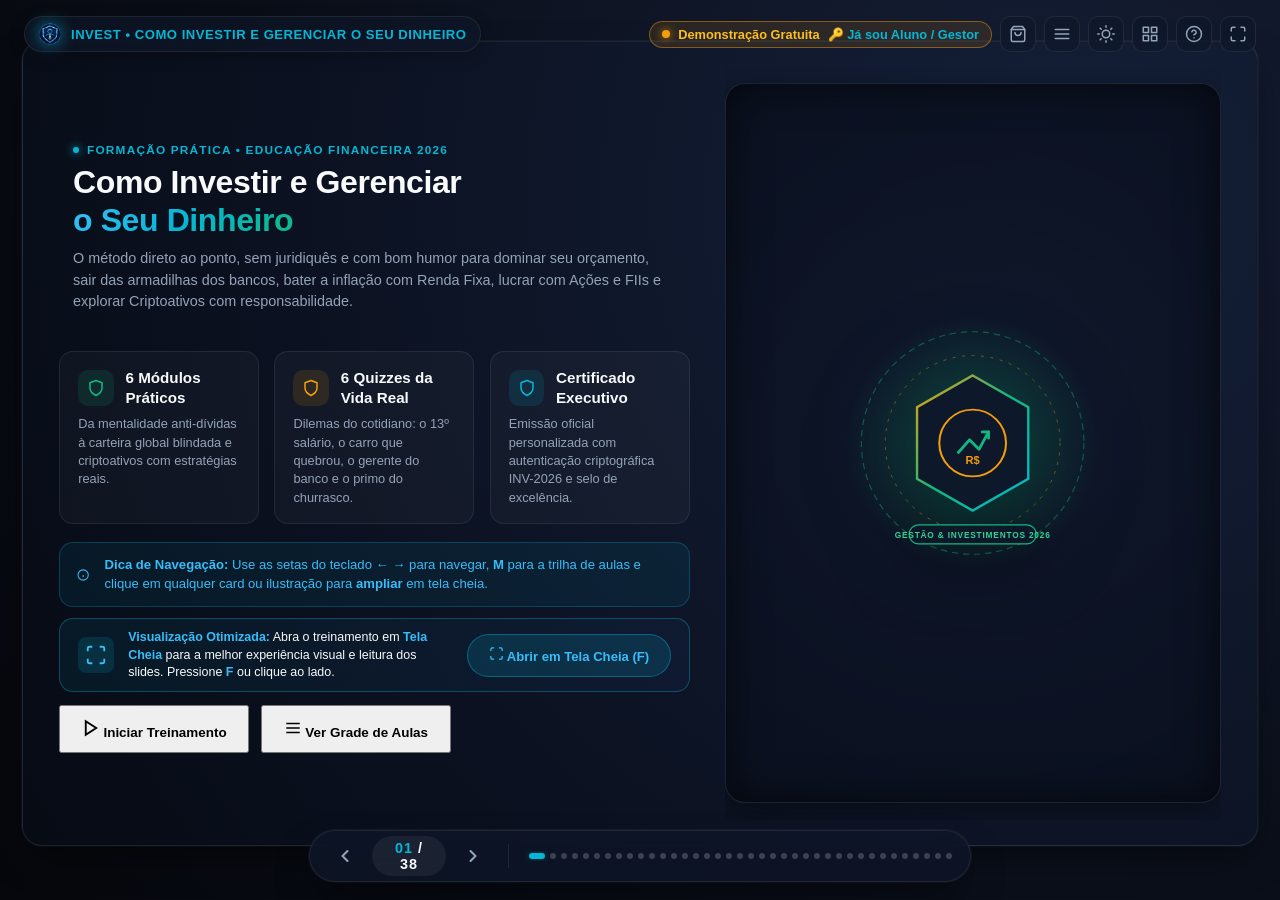
==== commit be4e0448: "security: blindagem de controle de acesso, remocao de backdoors de URL e hash SHA-256 confidencial (" ====
--- a/index.html
+++ b/index.html
@@ -36,7 +36,7 @@
   <meta name="twitter:description" content="Aprenda a investir do zero ao avançado, dominar seu orçamento, lucrar com ações e se proteger com alocação global.">
   <meta name="twitter:image" content="https://cyberexecutive.github.io/invest/imagens/anuncio-hotmart-1x1.jpg">
 
-  <link rel="stylesheet" href="css/styles.css?v=4.9">
+  <link rel="stylesheet" href="css/styles.css?v=5.1">
   
 </head>
 <body>
@@ -3699,7 +3699,7 @@
       
       <form id="form-unlock-key" onsubmit="return false;" class="unlock-form">
         <div class="unlock-input-wrap">
-          <input type="text" id="input-unlock-key" class="unlock-input" placeholder="Ex: INVEST-PRO-2026 ou GESTOR" autocomplete="off" spellcheck="false" autocapitalize="characters" />
+          <input type="text" id="input-unlock-key" class="unlock-input" placeholder="Ex: INV-2026-ACESSO-FULL" autocomplete="off" spellcheck="false" autocapitalize="characters" />
           <button type="submit" class="action-pill primary" id="btn-submit-unlock">Ativar Acesso</button>
         </div>
         <div class="unlock-status-msg" id="unlock-status-msg"></div>
@@ -3752,6 +3752,6 @@
   <div id="course-toast" class="course-toast" aria-live="polite"></div>
 
   
-  <script src="js/presentation.js?v=4.9"></script>
+  <script src="js/presentation.js?v=5.1"></script>
 </body>
 </html>
--- a/css/styles.css
+++ b/css/styles.css
@@ -7258,6 +7258,26 @@
 
     display: none !important; 
+  }
+
+  /* Blindagem contra tentativa de impressao direta sem autorizacao */
+  body:not(.cert-printing-authorized) #slide-38,
+  body:not(.cert-printing-authorized) .certificate-card {
+    display: none !important;
+  }
+  body:not(.cert-printing-authorized)::after {
+    content: "CERTIFICADO BLOQUEADO: Conclua todos os modulos e avaliacoes do curso para liberar a emissao oficial.";
+    display: flex !important;
+    align-items: center;
+    justify-content: center;
+    height: 80vh;
+    font-size: 20px;
+    font-weight: 700;
+    color: #dc2626;
+    text-align: center;
+    padding: 40px;
+    border: 2px dashed #dc2626;
+    margin: 40px;
   } 
   #slide-38 {
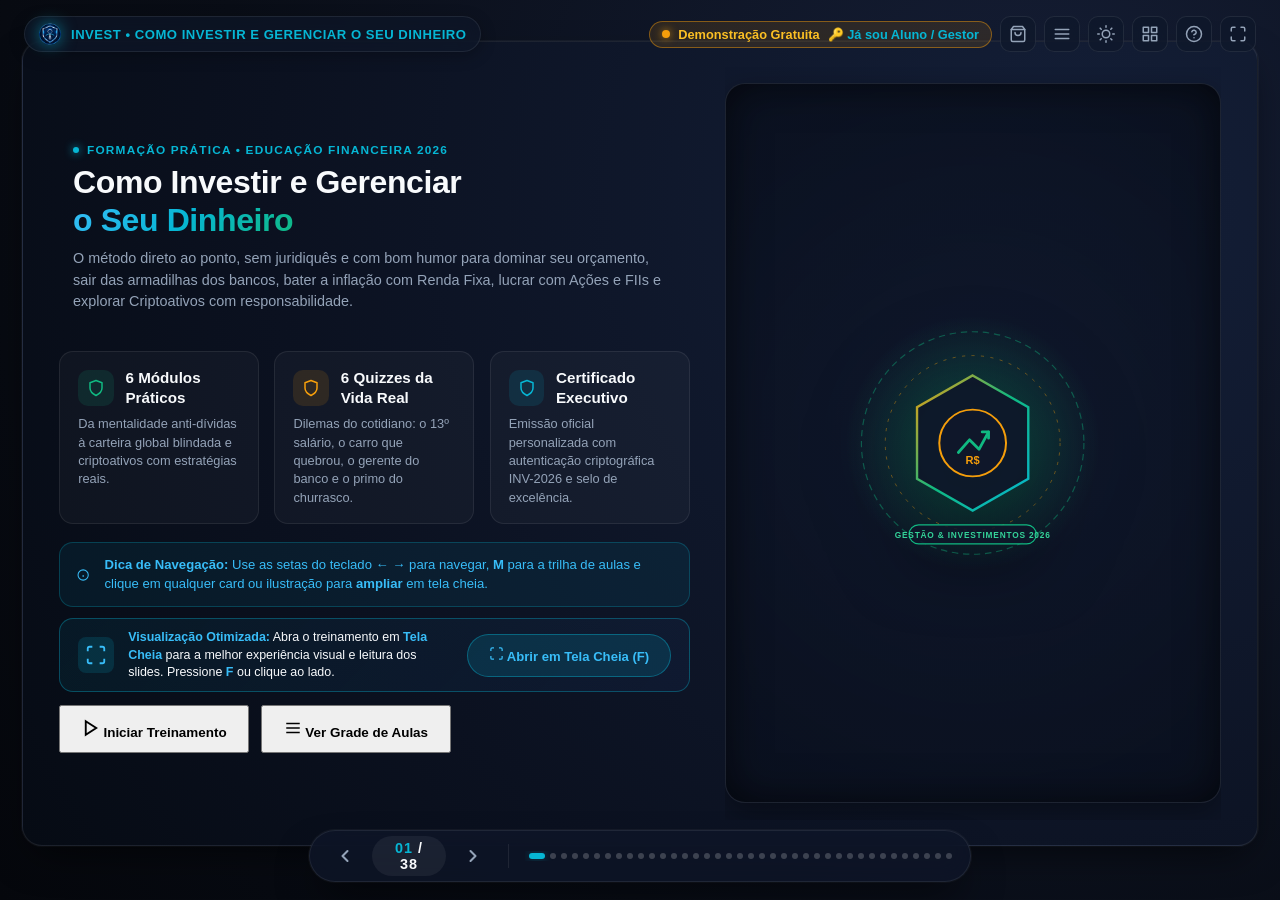
==== commit 6548f8b9: "feat(auth): unifica e padroniza identificadores de acesso de aluno e gestor no cabecalho e modais" ====
--- a/index.html
+++ b/index.html
@@ -6,7 +6,7 @@
   <title>Como Investir e Gerenciar o Seu Dinheiro | Formação Prática 2026</title>
   <meta name="description" content="Como Investir e Gerenciar o Seu Dinheiro. Formação interativa e prática: mentalidade financeira, eliminação de dívidas, renda fixa inteligente, ações de dividendos, fundos imobiliários, criptoativos e alocação global blindada.">
   <meta name="keywords" content="como investir e gerenciar dinheiro, educação financeira, renda fixa, tesouro direto, ações dividendos, fundos imobiliários fiis, bitcoin criptoativos, orçamento pessoal">
-  <meta name="author" content="Claudinei Gonçalves de Lima | Cyber Executive">
+  <meta name="author" content="Cyber Executive">
   <meta name="robots" content="index, follow">
   <meta name="theme-color" content="#090d16">
 
@@ -57,7 +57,7 @@
         <button class="header-pill-badge" id="btn-header-unlock" title="Status de Acesso do Treinamento">
           <span class="badge-dot" id="access-badge-dot"></span>
           <span id="access-badge-text">⚡ Demonstração Gratuita</span>
-          <span class="badge-action" id="badge-action-label">• 🔑 Já sou Aluno</span>
+          <span class="badge-action" id="badge-action-label">• 🔑 Já sou Aluno / Gestor</span>
         </button>
       </div>
 
@@ -3482,11 +3482,11 @@
             <!-- Assinatura Centralizada da Direção / CEO -->
             <div class="cert-signature-box central">
               <div class="cert-signature-space" title="Assinatura Digital Oficial">
-                <img src="imagens/assinatura-ceo.png" alt="Assinatura Claudinei Gonçalves de Lima" class="cert-signature-img" />
+                <img src="imagens/assinatura-ceo.png" alt="Assinatura Oficial - Diretor Executivo - CEO" class="cert-signature-img" />
               </div>
               <div class="cert-signature-line"></div>
-              <div class="cert-signature-name">Claudinei Gonçalves de Lima</div>
-              <div class="cert-signature-role">CEO - Strategic Financial Planning &amp; Corporate Management</div>
+              <div class="cert-signature-name">Diretor Executivo - CEO</div>
+              <div class="cert-signature-role">Cyber Executive Academy • Planejamento Estratégico &amp; Mercado de Capitais</div>
               <div class="cert-code-tag" id="cert-auth-code">INV-2026-8942-BR</div>
               <div class="cert-second-copy-note" id="cert-second-copy-note" style="display: none;">
                 1ª Emissão Original em <span id="cert-orig-date">--</span> • Via registrada pelo titular acadêmico.
@@ -3683,7 +3683,7 @@
 
       <div class="paywall-footer-hint">
         <span>Já adquiriu o treinamento?</span>
-        <button type="button" class="paywall-unlock-link" id="btn-paywall-enter-key">Inserir Chave de Acesso do Aluno</button>
+        <button type="button" class="paywall-unlock-link" id="btn-paywall-enter-key">🔑 Inserir Chave de Acesso (Aluno ou Gestor)</button>
       </div>
     </div>
   </div>
@@ -3694,7 +3694,7 @@
       <button class="close-modal-btn" id="close-unlock-btn" title="Fechar (Esc)">✕</button>
       
       <div class="unlock-icon-circle">🔑</div>
-      <h3 class="unlock-title">Ativação de Acesso do Aluno</h3>
+      <h3 class="unlock-title">Ativação de Acesso (Aluno ou Gestor)</h3>
       <p class="unlock-desc">Digite sua chave de aluno ou a chave master de gestão do treinamento:</p>
       
       <form id="form-unlock-key" onsubmit="return false;" class="unlock-form">
